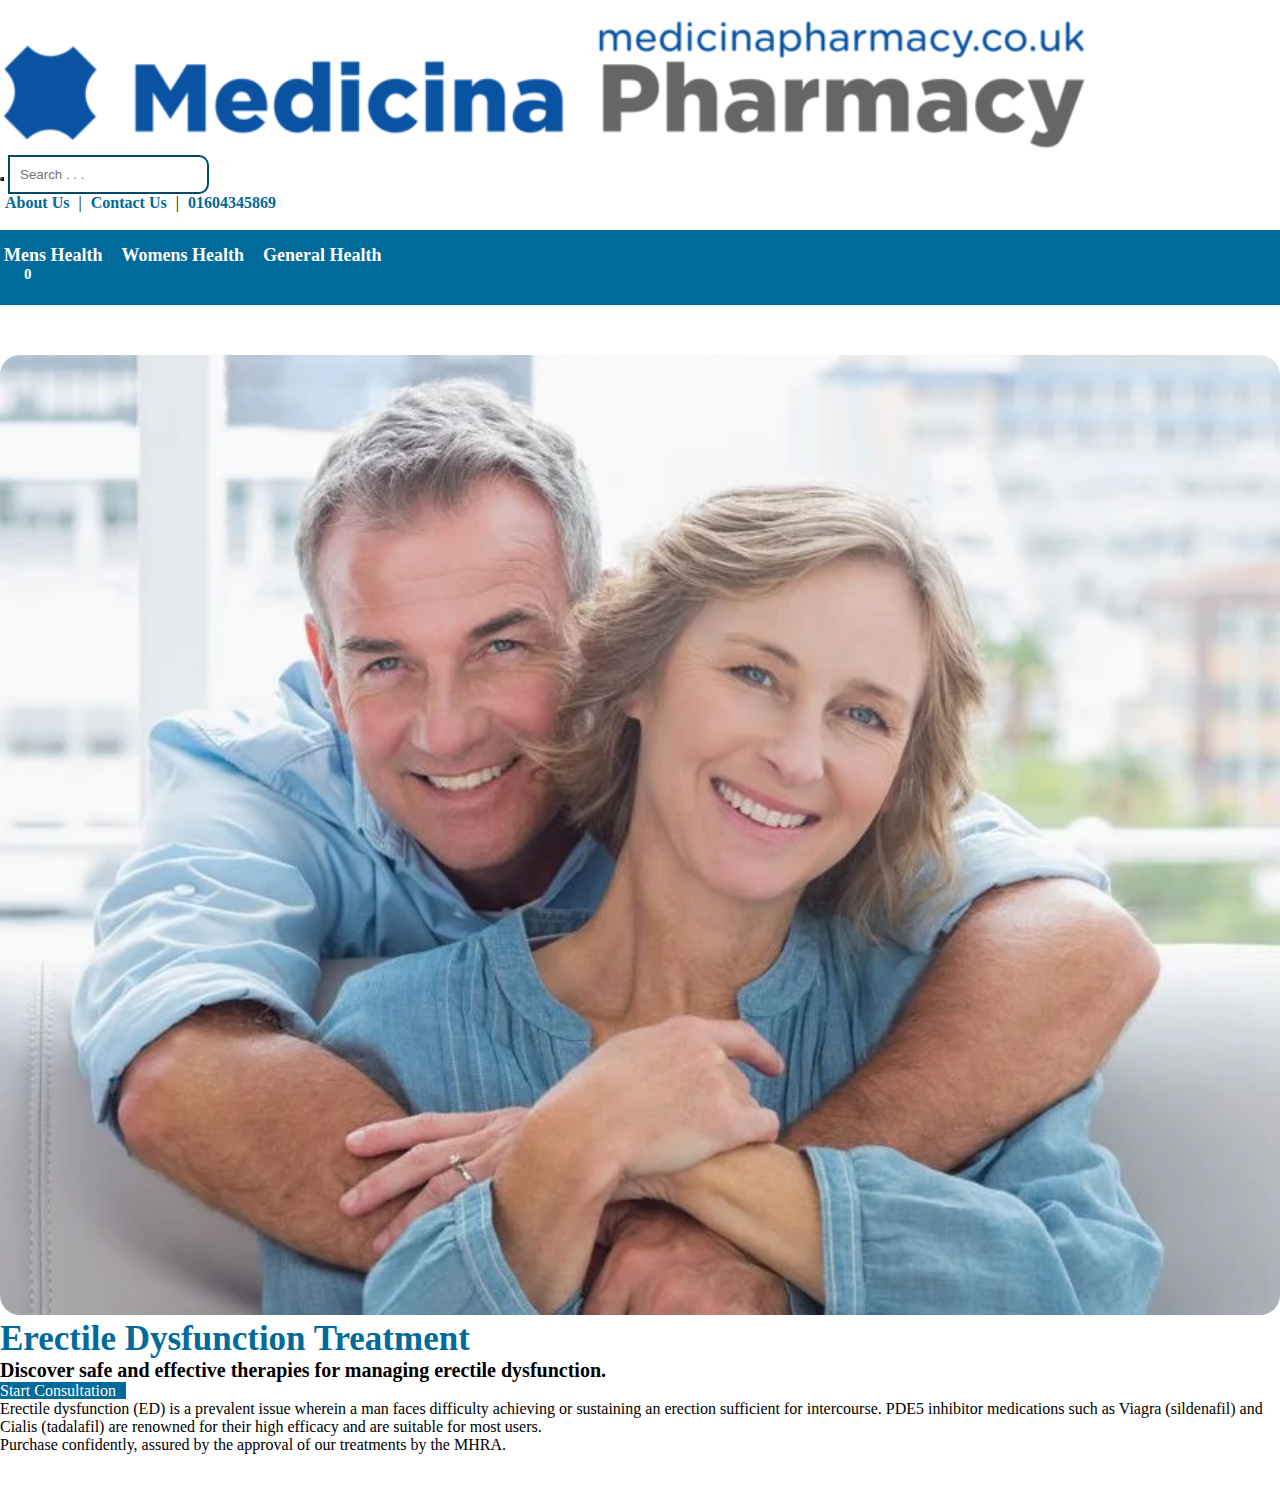
==== index.html @ 21a82645 "first" ====
<!DOCTYPE html>
<html lang="en">
<head>
    <meta charset="UTF-8">
    <meta name="viewport" content="width=device-width, initial-scale=1.0">

    <link rel="stylesheet" href="./style.css">

    <!-- Font Awesome CDN -->
    <link rel="stylesheet" href="https://cdnjs.cloudflare.com/ajax/libs/font-awesome/6.5.1/css/all.min.css" integrity="sha512-DTOQO9RWCH3ppGqcWaEA1BIZOC6xxalwEsw9c2QQeAIftl+Vegovlnee1c9QX4TctnWMn13TZye+giMm8e2LwA==" crossorigin="anonymous" referrerpolicy="no-referrer" />
    <!-- Font Awesome CDN -->

    <!-- Bootstrap CSS, JS -->
    <link href="https://cdn.jsdelivr.net/npm/bootstrap@5.1.3/dist/css/bootstrap.min.css" rel="stylesheet" integrity="sha384-1BmE4kWBq78iYhFldvKuhfTAU6auU8tT94WrHftjDbrCEXSU1oBoqyl2QvZ6jIW3" crossorigin="anonymous">

    <script defer src="https://cdn.jsdelivr.net/npm/bootstrap@5.1.3/dist/js/bootstrap.bundle.min.js" integrity="sha384-ka7Sk0Gln4gmtz2MlQnikT1wXgYsOg+OMhuP+IlRH9sENBO0LRn5q+8nbTov4+1p" crossorigin="anonymous"></script>
    <!-- Bootstrap CSS, JS -->

    <title>Medicina</title>
</head>
<body>
    
    <section id="navbarTop">
        <div class="container">
            <div class="row align-items-center">
                <div class="col-lg-4 col-md-4 text-start logo">
                    <img src="./public/image/logo.webp" alt="">
                </div>
                <div class="col-lg-4 col-md-4 text-center">
                    <div class="d-flex">
                        <button class="search_btn btn"><i class="fa-solid fa-magnifying-glass"></i></button>
                        <input type="text" class="form-control" placeholder="Search . . .">
                    </div>
                </div>
                <div class="col-lg-4 col-md-4 text-end" id="navtop_items">
                    <ul>
                        <li><a href="">About Us</a></li>
                        <li>|</li>
                        <li><a href="">Contact Us</a></li>
                        <li>|</li>
                        <li><a href="">01604345869</a></li>
                    </ul>
                </div>
            </div>
        </div>
    </section>

    <nav id="navbar">
        <div class="container">
            <div class="d-flex justify-content-between align-items-center">
                <div>
                    <ul>
                        <li><button class="btn" id="hamber_icon"><i class="fa-solid fa-bars"></i></button></li>
                        <span class="left_items">
                            <li class="nav_main_item">
                                Mens Health <i class="fa-solid fa-caret-down"></i>
                                <ul class="nav_sub_item">
                                    <li><a href=""><img class="items_icon_img" src="./public/image/Ecerticle-dysfunctions_1699700234_1711036972.webp" alt=""> Erectile Dysfunction</a></li>
                                </ul>
                            </li>
                            <li class="nav_main_item">
                                Womens Health <i class="fa-solid fa-caret-down"></i>
                                <ul class="nav_sub_item">
                                    <li><a href=""><img class="items_icon_img" src="./public/image/Weight-Loss_1699700112_1711036978.webp" alt=""> Weight Loss</a></li>
                                </ul>
                            </li>
                            <li class="nav_main_item">
                                General Health <i class="fa-solid fa-caret-down"></i>
                                <ul class="nav_sub_item">
                                    <li><a href=""><img class="items_icon_img" src="./public/image/Acid-Reflux_1699700219_1711036958.webp" alt=""> Acid Reflux</a></li>
                                    <li><a href=""><img class="items_icon_img" src="./public/image/Hair-Loss_1699700179_1711036965.webp" alt=""> Hair Loss</a></li>
                                </ul>
                            </li>
                        </span>
                    </ul>
                </div>
                <div>
                    <ul>
                        <li class="user_icon">
                            <i class="fa-solid fa-user"></i> <i class="fa-solid fa-caret-down"></i>
                            <ul class="users_items">
                                <li class="user_account"><a href="">Account</a></li>
                                <li class="user_order"><a href="">My Order</a></li>
                                <li class="login_item"><a href="">Login</a></li>
                                <li class="register_item"><a href="">Register</a></li>
                            </ul>
                        </li>
                        <li class="cart_icon">
                            <i class="fa-solid fa-cart-shopping"></i><sup>0</sup> <i class="fa-solid fa-caret-down"></i>
                            <div class="cart_sub text-center">
                                <img src="./public/image/empty-cart.webp" alt="">
                                <p class="text-dark">Your cart is empty !</p>
                            </div>
                        </li>
                    </ul>
                </div>
            </div>
        </div>
    </nav>

    <div class="responsive_menu">
        <div class="close_icon"><i class="fa-solid fa-xmark"></i></div>
        <ul>
            <li><a href="index.html"><i class="fa-solid fa-house"></i> Home </a></li>
            <li class="res_drop_menu_one"><a href="#">Mens Health <i class="fa-solid fa-caret-down"></i></a>
                <ul class="nav_sub_item">
                    <li class="drop_item_one"><a href=""><img class="items_icon_img" src="./public/image/Ecerticle-dysfunctions_1699700234_1711036972.webp" alt=""> Erectile Dysfunction</a></li>
                </ul>
            </li>
            <li class="res_drop_menu_two"><a href="#">Womens Health <i class="fa-solid fa-caret-down"></i></a>
                <ul class="nav_sub_item">
                    <li class="drop_item_two"><a href=""><img class="items_icon_img" src="./public/image/Weight-Loss_1699700112_1711036978.webp" alt=""> Weight Loss</a></li>
                </ul>
            </li>
            <li class="res_drop_menu_three"><a href="#">General Health <i class="fa-solid fa-caret-down"></i></a>
                <ul class="nav_sub_item">
                    <li class="drop_item_three"><a href=""><img class="items_icon_img" src="./public/image/Acid-Reflux_1699700219_1711036958.webp" alt=""> Acid Reflux</a></li>
                    <li class="drop_item_four"><a href=""><img class="items_icon_img" src="./public/image/Hair-Loss_1699700179_1711036965.webp" alt=""> Hair Loss</a></li>
                </ul>
            </li>
        </ul>
    </div>

    <section id="hero_section">
        <div class="container">
            <div class="row align-items-center">
                <div class="col-lg-4">
                    <img src="./public/image/Erectile-Dysfunct.webp" alt="">
                </div>
                <div class="col-lg-8">
                    <h1>Erectile Dysfunction Treatment</h1>
                    <h4>Discover safe and effective therapies for managing erectile dysfunction.</h4>
                    <a href="" class="btn my-3 btn-lg">Start Consultation <i class="fa-solid fa-chevron-right"></i></a>
                    <p>Erectile dysfunction (ED) is a prevalent issue wherein a man faces difficulty achieving or sustaining an erection sufficient for intercourse. PDE5 inhibitor medications such as Viagra (sildenafil) and Cialis (tadalafil) are renowned for their high efficacy and are suitable for most users.</p>
                    <p>Purchase confidently, assured by the approval of our treatments by the MHRA.</p>
                </div>
            </div>
        </div>
    </section>


    <script src="./app.js"></script>

    <!-- Bootstrap JS -->
    <script src="https://cdn.jsdelivr.net/npm/@popperjs/core@2.10.2/dist/umd/popper.min.js" integrity="sha384-7+zCNj/IqJ95wo16oMtfsKbZ9ccEh31eOz1HGyDuCQ6wgnyJNSYdrPa03rtR1zdB" crossorigin="anonymous"></script>
    <script src="https://cdn.jsdelivr.net/npm/bootstrap@5.1.3/dist/js/bootstrap.min.js" integrity="sha384-QJHtvGhmr9XOIpI6YVutG+2QOK9T+ZnN4kzFN1RtK3zEFEIsxhlmWl5/YESvpZ13" crossorigin="anonymous"></script>
    <!-- Bootstrap JS -->
</body>
</html>
---- style.css ----
*{
    padding: 0;
    margin: 0;
    box-sizing: border-box;
}
ul {
    list-style: none;
}
a {
    text-decoration: none;
}

#navbarTop {
    padding: 18px 0;
}
#navbarTop img {
    width: 85%;
    height: auto;
}
#navbarTop input {
    border-top-left-radius: 0;
    border-bottom-left-radius: 0;
    border-top-right-radius: 10px;
    border-bottom-right-radius: 10px;
    padding: 10px;
    border: 2px solid #00496B;
}
#navbarTop .form-control:focus {
    box-shadow: none;
}
#navbarTop .btn:focus {
    box-shadow: none;
}
#navbarTop .btn {
    background-color: #00496B;
    border-top-left-radius: 10px;
    border-bottom-left-radius: 10px;
    border-top-right-radius: 0;
    border-bottom-right-radius: 0;
    color: #ffffff;
}
#navbarTop ul {
    margin-bottom: 0;
    padding-left: 0;
}
#navbarTop ul li {
    display: inline-block;
    margin-left: 5px;
}
#navbarTop ul li a {
    text-decoration: none;
    color: #006A9B;
    font-weight: 600;
}

#navbar {
    background-color: #006A9B;
    padding: 15px 0;
}
#navbar .fa-solid {
    font-size: 14px;
}

#navbar ul {
    margin-bottom: 0;
    padding-left: 0;
}
#navbar ul li {
    display: inline-block;
}
#navbar .nav_main_item {
    cursor: pointer;
    padding-left: 15px;
    font-size: 18px;
    font-weight: 600;
    color: #ffffff;
}
#navbar .nav_main_item:first-child {
    padding-left: 0;
}
#navbar .nav_sub_item {
    position: absolute;
    background-color: #ffffff;
    box-shadow: 1px 1px 3px #dadada;
    border-radius: 5px;
    display: none;
}
#navbar .nav_sub_item li {
    display: block;
    padding: 10px 15px;
}
#navbar .nav_sub_item li:hover {
    background-color: #daf3ff;
    border-radius: 5px;
}
#navbar .nav_sub_item li a{
    text-decoration: none;
    color: #00496B;
}
#navbar .nav_main_item:hover .nav_sub_item {
    display: block;
}
#navbar .nav_main_item .items_icon_img {
    height: 35px;
    width: 35px;
}
#navbar .user_icon {
    margin-right: 15px;
    color: #ffffff;
    cursor: pointer;
}
#navbar .user_icon .users_items {
    position: absolute;
    background-color: #ffffff;
    box-shadow: 1px 1px 3px #dadada;
    border-radius: 5px;
}
#navbar .users_items {
    display: none;
}
#navbar .user_icon .users_items li {
    padding: 10px 30px;
}
#navbar .user_icon .users_items .user_account:hover {
    background-color: #daf3ff;
    border-radius: 5px;
}
#navbar .user_icon .users_items .user_order:hover {
    background-color: #daf3ff;
    border-radius: 5px;
}
#navbar .user_icon:hover .users_items {
    display: block;
}
#navbar .users_items li {
    display: block !important;
    padding: 10px;
}
#navbar .users_items li a{
    text-decoration: none;
    color: #00496B;
    font-size: 18px;
    font-weight: 600;
}
#navbar .users_items .login_item {
    background-color: #00496B;
    text-align: center !important;
    margin: 3px 0;
}
#navbar .users_items .login_item a {
    color: #ffffff;
}
#navbar .users_items .register_item {
    background-color: #00496B;
    text-align: center !important;
    margin: 3px 0;
}
#navbar .users_items .register_item a {
    color: #ffffff;
}
#navbar .cart_icon {
    color: #ffffff;
    cursor: pointer;
}
#navbar sup {
    font-size: 15px;
    font-weight: 600;
    margin-left: 5px;
}
#navbar .cart_sub {
    position: absolute;
    background-color: #ffffff;
    box-shadow: 1px 1px 3px #dadada;
    border-radius: 5px;
    padding: 20px 50px;
    right: 0;
    display: none;
}
#navbar .cart_sub img {
    height: 60px;
    width: 60px;
}
#navbar .cart_icon:hover .cart_sub {
    display: block;
}

#hamber_icon {
    display: none;
}
#hamber_icon .fa-bars{
    font-size: 20px;
    color: #ffffff;
}
#hamber_icon{
    border: 1px solid #dadada;
}

.responsive_menu {
    position: fixed;
    width: 100%;
    background-color: #ffffff;
    z-index: 3000;
    height: 100%;
    top: 0px;
    padding: 30px 0;
    overflow-y: scroll;
    margin-left: 100%;
    transition: .6s ease-in-out;
}
.responsive_menu .close_icon {
    position: absolute;
    top: 10px;
    right: 20px;
    font-size: 20px;
}
.responsive_menu ul {
    list-style: none;
    margin-left: 20px;
}
.responsive_menu ul li {
    padding: 15px 0;
}
.responsive_menu ul li a {
    text-decoration: none;
    color: var(--black-color);
    font-size: 16px;
    font-weight: 600;
}
.responsive_menu ul li a .items_icon_img {
    height: 35px;
    width: 35px;
}
.responsive_menu ul li .nav_sub_item {
    margin-left: 0;
    padding-left: 0;
}
.drop_item_one {
    display: none;
}
.drop_item_two {
    display: none;
}
.drop_item_three {
    display: none;
}
.drop_item_four {
    display: none;
}
.responsive_menu ul li a .fa-user {
    background-color: var(--black-color);
    padding: 8px;
    border-radius: 50%;
    color: #ffffff;
    padding: 8px 9px;
}
.responsive_menu ul li a .sign-in-text {
    padding-left: 10px;
}

/* Navbar */

/* Navbar */

#hero_section {
    margin: 50px 0;
}
#hero_section img {
    width: 100%;
    border-radius: 20px;
}
#hero_section h1 {
    font-size: 35px;
    color: #006A9B;
}
#hero_section h4 {
    font-size: 20px;
}
#hero_section .btn {
    background-color: #006A9B;
    color: #ffffff;
}
#hero_section .fa-solid {
    margin-left: 10px;
}

@media only screen and (min-width: 300px) and (max-width: 500px) {
    #navbar .left_items {
        display: none;
    }
    #navbarTop .logo {
        text-align: center !important;
        margin-bottom: 5px;
    }
    #navbarTop #navtop_items {
        text-align: center !important;
    }
    #navbarTop img {
        width: 70%;
        height: auto;
    }
    #navbarTop #navtop_items {
        margin-top: 5px;
    }
    #navbar .user_icon .users_items {
        right: 0;
    }
    #hamber_icon {
        display: block;
    }

    #hero_section h1 {
        margin-top: 20px;
    }
}
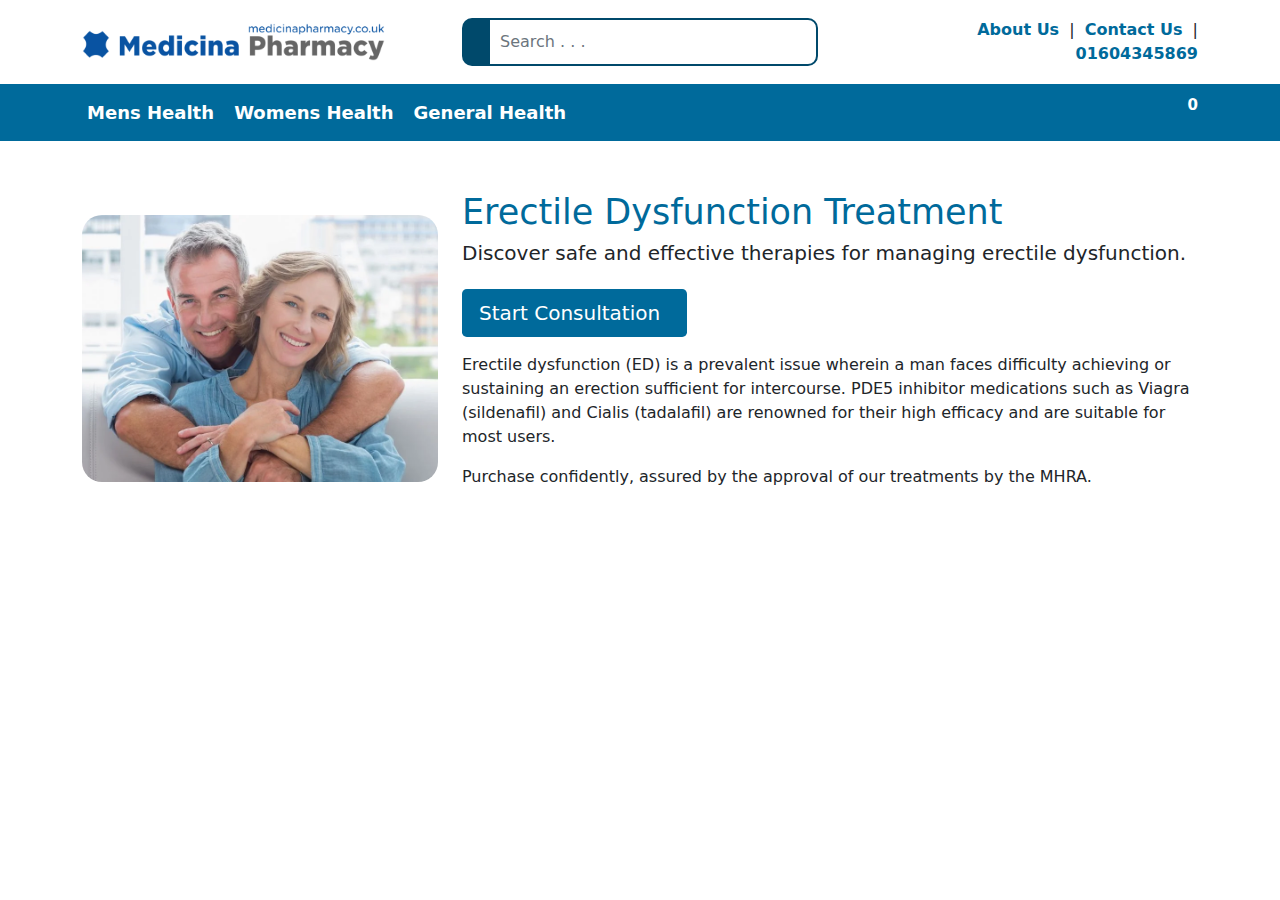
==== commit 23b8f1ef: "d" ====
--- a/index.html
+++ b/index.html
@@ -11,9 +11,8 @@
     <!-- Font Awesome CDN -->
 
     <!-- Bootstrap CSS, JS -->
-    <link href="https://cdn.jsdelivr.net/npm/bootstrap@5.1.3/dist/css/bootstrap.min.css" rel="stylesheet" integrity="sha384-1BmE4kWBq78iYhFldvKuhfTAU6auU8tT94WrHftjDbrCEXSU1oBoqyl2QvZ6jIW3" crossorigin="anonymous">
-
-    <script defer src="https://cdn.jsdelivr.net/npm/bootstrap@5.1.3/dist/js/bootstrap.bundle.min.js" integrity="sha384-ka7Sk0Gln4gmtz2MlQnikT1wXgYsOg+OMhuP+IlRH9sENBO0LRn5q+8nbTov4+1p" crossorigin="anonymous"></script>
+    <link href="./bootstrap/css/bootstrap.min.css" rel="stylesheet">
+    <script src="./bootstrap/js/bootstrap.bundle.min.js"></script>
     <!-- Bootstrap CSS, JS -->
 
     <title>Medicina</title>
@@ -141,9 +140,5 @@
 
     <script src="./app.js"></script>
 
-    <!-- Bootstrap JS -->
-    <script src="https://cdn.jsdelivr.net/npm/@popperjs/core@2.10.2/dist/umd/popper.min.js" integrity="sha384-7+zCNj/IqJ95wo16oMtfsKbZ9ccEh31eOz1HGyDuCQ6wgnyJNSYdrPa03rtR1zdB" crossorigin="anonymous"></script>
-    <script src="https://cdn.jsdelivr.net/npm/bootstrap@5.1.3/dist/js/bootstrap.min.js" integrity="sha384-QJHtvGhmr9XOIpI6YVutG+2QOK9T+ZnN4kzFN1RtK3zEFEIsxhlmWl5/YESvpZ13" crossorigin="anonymous"></script>
-    <!-- Bootstrap JS -->
 </body>
 </html>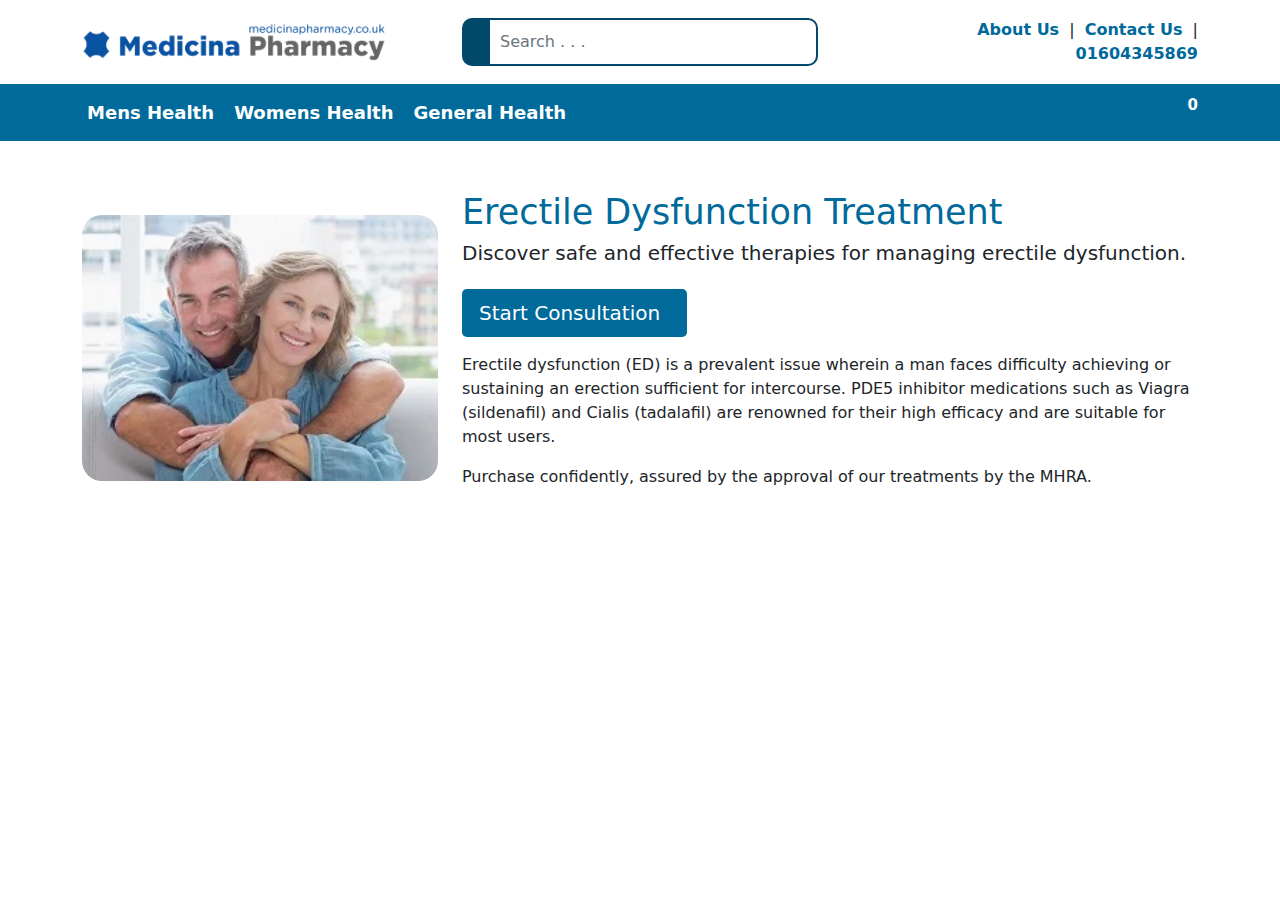
==== commit 20ad2309: "f" ====
--- a/index.html
+++ b/index.html
@@ -123,10 +123,10 @@
     <section id="hero_section">
         <div class="container">
             <div class="row align-items-center">
-                <div class="col-lg-4">
+                <div class="col-lg-4 col-md-6 col-sm-12">
                     <img src="./public/image/Erectile-Dysfunct.webp" alt="">
                 </div>
-                <div class="col-lg-8">
+                <div class="col-lg-8 col-md-6 col-sm-12">
                     <h1>Erectile Dysfunction Treatment</h1>
                     <h4>Discover safe and effective therapies for managing erectile dysfunction.</h4>
                     <a href="" class="btn my-3 btn-lg">Start Consultation <i class="fa-solid fa-chevron-right"></i></a>
--- a/style.css
+++ b/style.css
@@ -308,7 +308,11 @@
         display: block;
     }
 
+    #hero_section {
+        margin: 20px 0;
+    }
     #hero_section h1 {
         margin-top: 20px;
+        font-size: 25px;
     }
 }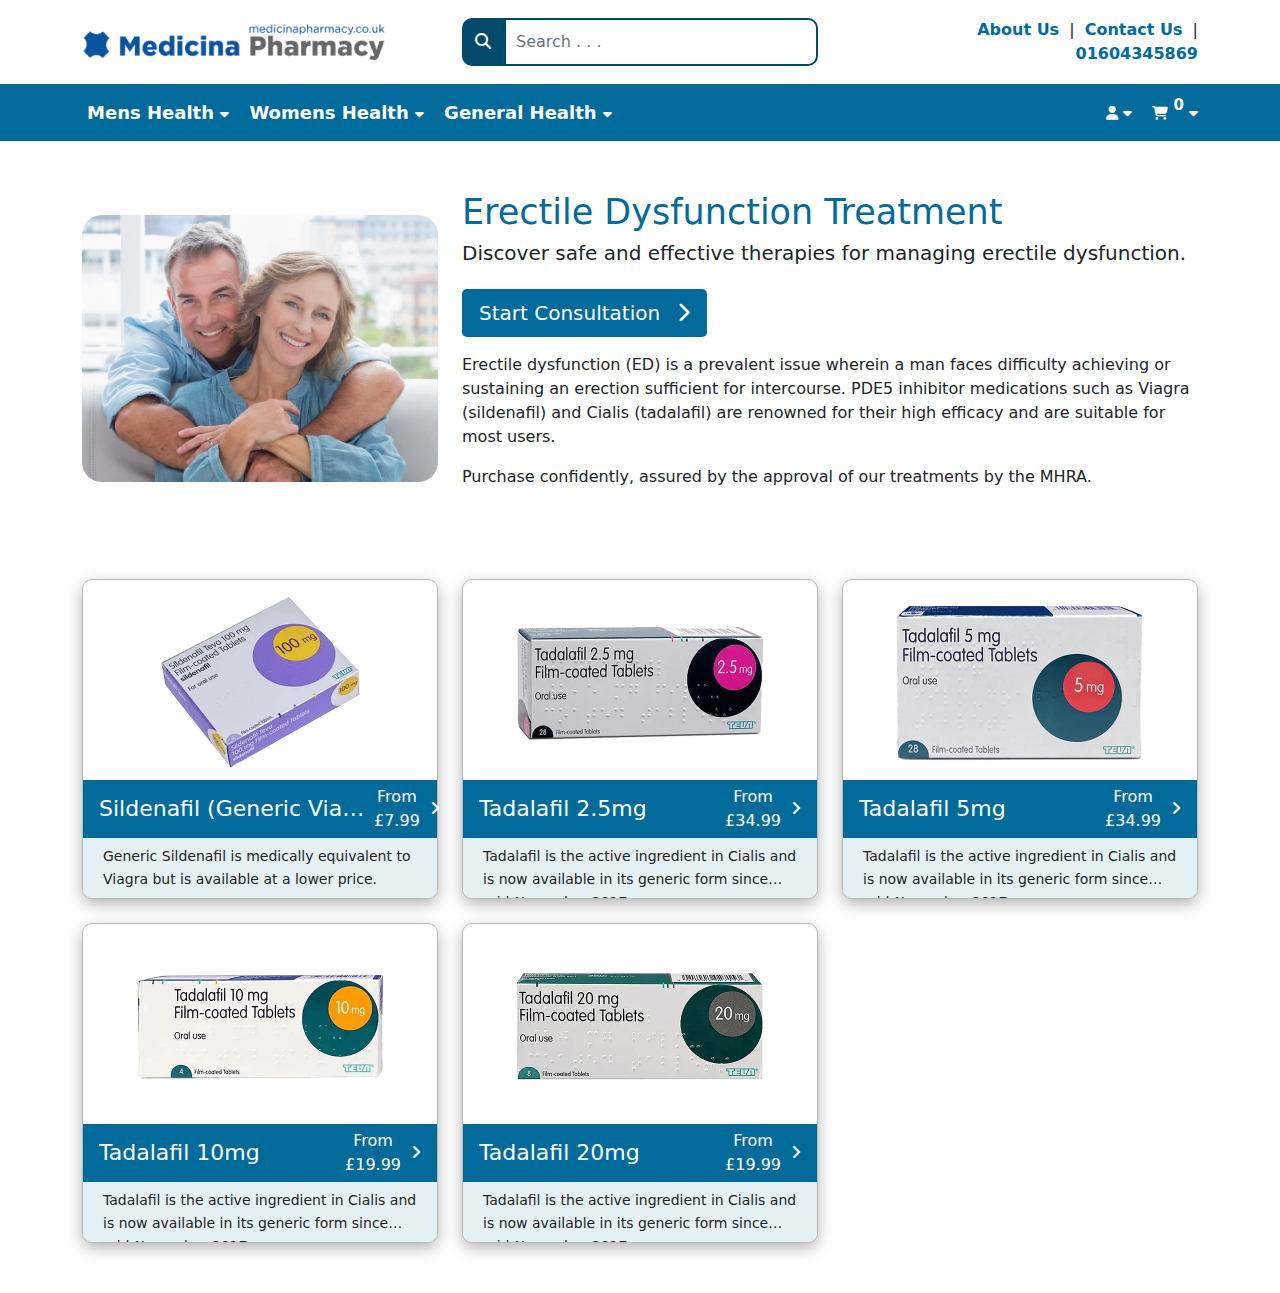
==== commit 74d3adf6: "r" ====
--- a/index.html
+++ b/index.html
@@ -7,7 +7,8 @@
     <link rel="stylesheet" href="./style.css">
 
     <!-- Font Awesome CDN -->
-    <link rel="stylesheet" href="https://cdnjs.cloudflare.com/ajax/libs/font-awesome/6.5.1/css/all.min.css" integrity="sha512-DTOQO9RWCH3ppGqcWaEA1BIZOC6xxalwEsw9c2QQeAIftl+Vegovlnee1c9QX4TctnWMn13TZye+giMm8e2LwA==" crossorigin="anonymous" referrerpolicy="no-referrer" />
+    <!-- <link rel="stylesheet" href="https://cdnjs.cloudflare.com/ajax/libs/font-awesome/6.5.1/css/all.min.css" integrity="sha512-DTOQO9RWCH3ppGqcWaEA1BIZOC6xxalwEsw9c2QQeAIftl+Vegovlnee1c9QX4TctnWMn13TZye+giMm8e2LwA==" crossorigin="anonymous" referrerpolicy="no-referrer" /> -->
+    <link rel="stylesheet" href="./public/css/fontawesome/css/all.min.css">
     <!-- Font Awesome CDN -->
 
     <!-- Bootstrap CSS, JS -->
@@ -137,6 +138,153 @@
         </div>
     </section>
 
+    <section id="medicin_cart_section">
+        <div class="container">
+            <div class="row">
+                <div class="col-lg-4 col-md-6 col-sm-12">
+                    <div class="medicin_gallery_box mt-4">
+                        <a href="">                    
+                            <div class="text-center">
+                                <img src="./public/image/medicin1.webp" alt="">
+                            </div>
+
+                            <div class="px-3 product_name">
+                                <div class="d-flex justify-content-between align-items-center">
+                                    <div class="">
+                                        <h6 class="mb-0">Sildenafil (Generic Viagra)</h6>
+                                    </div>
+                                    <div class="text-center d-flex align-items-center">
+                                        <div>
+                                            <samll class="text-white"><span>From</span> <br> <span>£7.99</span></samll>
+                                        </div>
+                                        <div>
+                                            <i class="fa-solid fa-angle-right"></i>
+                                        </div>
+                                    </div>
+                                </div>
+                            </div>
+                        </a>
+                        <div class="product_details">
+                            <p class="mb-0"> Generic Sildenafil is medically equivalent to Viagra but is available at a lower price. </p>
+                        </div>
+                    </div>
+                </div>
+                <div class="col-lg-4 col-md-6 col-sm-12">
+                    <div class="medicin_gallery_box mt-4">
+                        <a href="">                    
+                            <div class="text-center">
+                                <img src="./public/image/medicin2.webp" alt="">
+                            </div>
+
+                            <div class="px-3 product_name">
+                                <div class="d-flex justify-content-between align-items-center">
+                                    <div class="">
+                                        <h6 class="mb-0">Tadalafil 2.5mg</h6>
+                                    </div>
+                                    <div class="text-center d-flex align-items-center">
+                                        <div>
+                                            <samll class="text-white"><span>From</span> <br> <span>£34.99</span></samll>
+                                        </div>
+                                        <div>
+                                            <i class="fa-solid fa-angle-right"></i>
+                                        </div>
+                                    </div>
+                                </div>
+                            </div>
+                        </a>
+                        <div class="product_details">
+                            <p class="mb-0"> Tadalafil is the active ingredient in Cialis and is now available in its generic form since mid-November 2017. </p>
+                        </div>
+                    </div>
+                </div>
+                <div class="col-lg-4 col-md-6 col-sm-12">
+                    <div class="medicin_gallery_box mt-4">
+                        <a href="">                    
+                            <div class="text-center">
+                                <img src="./public/image/medicin3.webp" alt="">
+                            </div>
+
+                            <div class="px-3 product_name">
+                                <div class="d-flex justify-content-between align-items-center">
+                                    <div class="">
+                                        <h6 class="mb-0">Tadalafil 5mg</h6>
+                                    </div>
+                                    <div class="text-center d-flex align-items-center">
+                                        <div>
+                                            <samll class="text-white"><span>From</span> <br> <span>£34.99</span></samll>
+                                        </div>
+                                        <div>
+                                            <i class="fa-solid fa-angle-right"></i>
+                                        </div>
+                                    </div>
+                                </div>
+                            </div>
+                        </a>
+                        <div class="product_details">
+                            <p class="mb-0"> Tadalafil is the active ingredient in Cialis and is now available in its generic form since mid-November 2017. </p>
+                        </div>
+                    </div>
+                </div>
+                <div class="col-lg-4 col-md-6 col-sm-12">
+                    <div class="medicin_gallery_box mt-4">
+                        <a href="">                    
+                            <div class="text-center">
+                                <img src="./public/image/medicin4.webp" alt="">
+                            </div>
+
+                            <div class="px-3 product_name">
+                                <div class="d-flex justify-content-between align-items-center">
+                                    <div class="">
+                                        <h6 class="mb-0">Tadalafil 10mg</h6>
+                                    </div>
+                                    <div class="text-center d-flex align-items-center">
+                                        <div>
+                                            <samll class="text-white"><span>From</span> <br> <span>£19.99</span></samll>
+                                        </div>
+                                        <div>
+                                            <i class="fa-solid fa-angle-right"></i>
+                                        </div>
+                                    </div>
+                                </div>
+                            </div>
+                        </a>
+                        <div class="product_details">
+                            <p class="mb-0"> Tadalafil is the active ingredient in Cialis and is now available in its generic form since mid-November 2017. </p>
+                        </div>
+                    </div>
+                </div>
+                <div class="col-lg-4 col-md-6 col-sm-12">
+                    <div class="medicin_gallery_box mt-4">
+                        <a href="">                    
+                            <div class="text-center">
+                                <img src="./public/image/medicin5.webp" alt="">
+                            </div>
+
+                            <div class="px-3 product_name">
+                                <div class="d-flex justify-content-between align-items-center">
+                                    <div class="">
+                                        <h6 class="mb-0">Tadalafil 20mg</h6>
+                                    </div>
+                                    <div class="text-center d-flex align-items-center">
+                                        <div>
+                                            <samll class="text-white"><span>From</span> <br> <span>£19.99</span></samll>
+                                        </div>
+                                        <div>
+                                            <i class="fa-solid fa-angle-right"></i>
+                                        </div>
+                                    </div>
+                                </div>
+                            </div>
+                        </a>
+                        <div class="product_details">
+                            <p class="mb-0"> Tadalafil is the active ingredient in Cialis and is now available in its generic form since mid-November 2017. </p>
+                        </div>
+                    </div>
+                </div>
+            </div>
+        </div>
+    </section>
+
 
     <script src="./app.js"></script>
 
--- a/style.css
+++ b/style.css
@@ -2,6 +2,10 @@
     padding: 0;
     margin: 0;
     box-sizing: border-box;
+}
+
+body {
+    font-family: Roboto, sans-serif;
 }
 ul {
     list-style: none;
@@ -283,6 +287,59 @@
     margin-left: 10px;
 }
 
+#medicin_cart_section {
+    margin: 50px 0;
+}
+#medicin_cart_section .medicin_gallery_box {
+    background-color: #fff;
+    border-radius: 10px;
+    border: 1px solid #b9b9b9;
+    box-shadow: rgba(0, 0, 0, 0.3) 0px 5px 15px;
+}
+.medicin_gallery_box {
+    padding-top: 15px;
+}
+.medicin_gallery_box img {
+    width: 250px;
+    height: 100%;
+}
+.medicin_gallery_box a{
+    text-decoration: none;
+}
+.product_name {
+    margin-top: 10px;
+    background-color: #006A9B;
+    padding: 5px 0;
+}
+.product_name h6 {
+    font-size: 22px;
+    max-width: 275px;
+    color: #ffffff;
+    white-space: nowrap;
+    text-overflow: ellipsis;
+    overflow: hidden;
+    text-transform: capitalize;
+}
+.product_name .fa-angle-right {
+    margin-left: 10px;
+    color: #ffffff;
+}
+.product_details {
+    background-color: #E5F0F5;
+    border-bottom-left-radius: 10px;
+    border-bottom-right-radius: 10px;
+}
+.product_details p {
+    font-size: 14px;
+    padding: 7px 20px;
+    display: -webkit-box;
+    -webkit-line-clamp: 2;
+    -webkit-box-orient: vertical;
+    overflow: hidden;
+    text-overflow: ellipsis;
+    line-height: 23px;
+}
+
 @media only screen and (min-width: 300px) and (max-width: 500px) {
     #navbar .left_items {
         display: none;
@@ -315,4 +372,16 @@
         margin-top: 20px;
         font-size: 25px;
     }
+    #hero_section img {
+        aspect-ratio: 1;
+        height: 300px;
+    }
+
+    .product_name h6 {
+        font-size: 20px;
+        max-width: 245px;
+    }
+    .product_details p {
+        -webkit-line-clamp: 3;
+    }
 }--- a/public/css/fontawesome/css/all.min.css
+++ b/public/css/fontawesome/css/all.min.css
@@ -0,0 +1,9 @@
+/*!
+ * Font Awesome Free 6.5.1 by @fontawesome - https://fontawesome.com
+ * License - https://fontawesome.com/license/free (Icons: CC BY 4.0, Fonts: SIL OFL 1.1, Code: MIT License)
+ * Copyright 2023 Fonticons, Inc.
+ */
+.fa{font-family:var(--fa-style-family,"Font Awesome 6 Free");font-weight:var(--fa-style,900)}.fa,.fa-brands,.fa-classic,.fa-regular,.fa-sharp,.fa-solid,.fab,.far,.fas{-moz-osx-font-smoothing:grayscale;-webkit-font-smoothing:antialiased;display:var(--fa-display,inline-block);font-style:normal;font-variant:normal;line-height:1;text-rendering:auto}.fa-classic,.fa-regular,.fa-solid,.far,.fas{font-family:"Font Awesome 6 Free"}.fa-brands,.fab{font-family:"Font Awesome 6 Brands"}.fa-1x{font-size:1em}.fa-2x{font-size:2em}.fa-3x{font-size:3em}.fa-4x{font-size:4em}.fa-5x{font-size:5em}.fa-6x{font-size:6em}.fa-7x{font-size:7em}.fa-8x{font-size:8em}.fa-9x{font-size:9em}.fa-10x{font-size:10em}.fa-2xs{font-size:.625em;line-height:.1em;vertical-align:.225em}.fa-xs{font-size:.75em;line-height:.08333em;vertical-align:.125em}.fa-sm{font-size:.875em;line-height:.07143em;vertical-align:.05357em}.fa-lg{font-size:1.25em;line-height:.05em;vertical-align:-.075em}.fa-xl{font-size:1.5em;line-height:.04167em;vertical-align:-.125em}.fa-2xl{font-size:2em;line-height:.03125em;vertical-align:-.1875em}.fa-fw{text-align:center;width:1.25em}.fa-ul{list-style-type:none;margin-left:var(--fa-li-margin,2.5em);padding-left:0}.fa-ul>li{position:relative}.fa-li{left:calc(var(--fa-li-width, 2em)*-1);position:absolute;text-align:center;width:var(--fa-li-width,2em);line-height:inherit}.fa-border{border-radius:var(--fa-border-radius,.1em);border:var(--fa-border-width,.08em) var(--fa-border-style,solid) var(--fa-border-color,#eee);padding:var(--fa-border-padding,.2em .25em .15em)}.fa-pull-left{float:left;margin-right:var(--fa-pull-margin,.3em)}.fa-pull-right{float:right;margin-left:var(--fa-pull-margin,.3em)}.fa-beat{-webkit-animation-name:fa-beat;animation-name:fa-beat;-webkit-animation-delay:var(--fa-animation-delay,0s);animation-delay:var(--fa-animation-delay,0s);-webkit-animation-direction:var(--fa-animation-direction,normal);animation-direction:var(--fa-animation-direction,normal);-webkit-animation-duration:var(--fa-animation-duration,1s);animation-duration:var(--fa-animation-duration,1s);-webkit-animation-iteration-count:var(--fa-animation-iteration-count,infinite);animation-iteration-count:var(--fa-animation-iteration-count,infinite);-webkit-animation-timing-function:var(--fa-animation-timing,ease-in-out);animation-timing-function:var(--fa-animation-timing,ease-in-out)}.fa-bounce{-webkit-animation-name:fa-bounce;animation-name:fa-bounce;-webkit-animation-delay:var(--fa-animation-delay,0s);animation-delay:var(--fa-animation-delay,0s);-webkit-animation-direction:var(--fa-animation-direction,normal);animation-direction:var(--fa-animation-direction,normal);-webkit-animation-duration:var(--fa-animation-duration,1s);animation-duration:var(--fa-animation-duration,1s);-webkit-animation-iteration-count:var(--fa-animation-iteration-count,infinite);animation-iteration-count:var(--fa-animation-iteration-count,infinite);-webkit-animation-timing-function:var(--fa-animation-timing,cubic-bezier(.28,.84,.42,1));animation-timing-function:var(--fa-animation-timing,cubic-bezier(.28,.84,.42,1))}.fa-fade{-webkit-animation-name:fa-fade;animation-name:fa-fade;-webkit-animation-iteration-count:var(--fa-animation-iteration-count,infinite);animation-iteration-count:var(--fa-animation-iteration-count,infinite);-webkit-animation-timing-function:var(--fa-animation-timing,cubic-bezier(.4,0,.6,1));animation-timing-function:var(--fa-animation-timing,cubic-bezier(.4,0,.6,1))}.fa-beat-fade,.fa-fade{-webkit-animation-delay:var(--fa-animation-delay,0s);animation-delay:var(--fa-animation-delay,0s);-webkit-animation-direction:var(--fa-animation-direction,normal);animation-direction:var(--fa-animation-direction,normal);-webkit-animation-duration:var(--fa-animation-duration,1s);animation-duration:var(--fa-animation-duration,1s)}.fa-beat-fade{-webkit-animation-name:fa-beat-fade;animation-name:fa-beat-fade;-webkit-animation-iteration-count:var(--fa-animation-iteration-count,infinite);animation-iteration-count:var(--fa-animation-iteration-count,infinite);-webkit-animation-timing-function:var(--fa-animation-timing,cubic-bezier(.4,0,.6,1));animation-timing-function:var(--fa-animation-timing,cubic-bezier(.4,0,.6,1))}.fa-flip{-webkit-animation-name:fa-flip;animation-name:fa-flip;-webkit-animation-delay:var(--fa-animation-delay,0s);animation-delay:var(--fa-animation-delay,0s);-webkit-animation-direction:var(--fa-animation-direction,normal);animation-direction:var(--fa-animation-direction,normal);-webkit-animation-duration:var(--fa-animation-duration,1s);animation-duration:var(--fa-animation-duration,1s);-webkit-animation-iteration-count:var(--fa-animation-iteration-count,infinite);animation-iteration-count:var(--fa-animation-iteration-count,infinite);-webkit-animation-timing-function:var(--fa-animation-timing,ease-in-out);animation-timing-function:var(--fa-animation-timing,ease-in-out)}.fa-shake{-webkit-animation-name:fa-shake;animation-name:fa-shake;-webkit-animation-duration:var(--fa-animation-duration,1s);animation-duration:var(--fa-animation-duration,1s);-webkit-animation-iteration-count:var(--fa-animation-iteration-count,infinite);animation-iteration-count:var(--fa-animation-iteration-count,infinite);-webkit-animation-timing-function:var(--fa-animation-timing,linear);animation-timing-function:var(--fa-animation-timing,linear)}.fa-shake,.fa-spin{-webkit-animation-delay:var(--fa-animation-delay,0s);animation-delay:var(--fa-animation-delay,0s);-webkit-animation-direction:var(--fa-animation-direction,normal);animation-direction:var(--fa-animation-direction,normal)}.fa-spin{-webkit-animation-name:fa-spin;animation-name:fa-spin;-webkit-animation-duration:var(--fa-animation-duration,2s);animation-duration:var(--fa-animation-duration,2s);-webkit-animation-iteration-count:var(--fa-animation-iteration-count,infinite);animation-iteration-count:var(--fa-animation-iteration-count,infinite);-webkit-animation-timing-function:var(--fa-animation-timing,linear);animation-timing-function:var(--fa-animation-timing,linear)}.fa-spin-reverse{--fa-animation-direction:reverse}.fa-pulse,.fa-spin-pulse{-webkit-animation-name:fa-spin;animation-name:fa-spin;-webkit-animation-direction:var(--fa-animation-direction,normal);animation-direction:var(--fa-animation-direction,normal);-webkit-animation-duration:var(--fa-animation-duration,1s);animation-duration:var(--fa-animation-duration,1s);-webkit-animation-iteration-count:var(--fa-animation-iteration-count,infinite);animation-iteration-count:var(--fa-animation-iteration-count,infinite);-webkit-animation-timing-function:var(--fa-animation-timing,steps(8));animation-timing-function:var(--fa-animation-timing,steps(8))}@media (prefers-reduced-motion:reduce){.fa-beat,.fa-beat-fade,.fa-bounce,.fa-fade,.fa-flip,.fa-pulse,.fa-shake,.fa-spin,.fa-spin-pulse{-webkit-animation-delay:-1ms;animation-delay:-1ms;-webkit-animation-duration:1ms;animation-duration:1ms;-webkit-animation-iteration-count:1;animation-iteration-count:1;-webkit-transition-delay:0s;transition-delay:0s;-webkit-transition-duration:0s;transition-duration:0s}}@-webkit-keyframes fa-beat{0%,90%{-webkit-transform:scale(1);transform:scale(1)}45%{-webkit-transform:scale(var(--fa-beat-scale,1.25));transform:scale(var(--fa-beat-scale,1.25))}}@keyframes fa-beat{0%,90%{-webkit-transform:scale(1);transform:scale(1)}45%{-webkit-transform:scale(var(--fa-beat-scale,1.25));transform:scale(var(--fa-beat-scale,1.25))}}@-webkit-keyframes fa-bounce{0%{-webkit-transform:scale(1) translateY(0);transform:scale(1) translateY(0)}10%{-webkit-transform:scale(var(--fa-bounce-start-scale-x,1.1),var(--fa-bounce-start-scale-y,.9)) translateY(0);transform:scale(var(--fa-bounce-start-scale-x,1.1),var(--fa-bounce-start-scale-y,.9)) translateY(0)}30%{-webkit-transform:scale(var(--fa-bounce-jump-scale-x,.9),var(--fa-bounce-jump-scale-y,1.1)) translateY(var(--fa-bounce-height,-.5em));transform:scale(var(--fa-bounce-jump-scale-x,.9),var(--fa-bounce-jump-scale-y,1.1)) translateY(var(--fa-bounce-height,-.5em))}50%{-webkit-transform:scale(var(--fa-bounce-land-scale-x,1.05),var(--fa-bounce-land-scale-y,.95)) translateY(0);transform:scale(var(--fa-bounce-land-scale-x,1.05),var(--fa-bounce-land-scale-y,.95)) translateY(0)}57%{-webkit-transform:scale(1) translateY(var(--fa-bounce-rebound,-.125em));transform:scale(1) translateY(var(--fa-bounce-rebound,-.125em))}64%{-webkit-transform:scale(1) translateY(0);transform:scale(1) translateY(0)}to{-webkit-transform:scale(1) translateY(0);transform:scale(1) translateY(0)}}@keyframes fa-bounce{0%{-webkit-transform:scale(1) translateY(0);transform:scale(1) translateY(0)}10%{-webkit-transform:scale(var(--fa-bounce-start-scale-x,1.1),var(--fa-bounce-start-scale-y,.9)) translateY(0);transform:scale(var(--fa-bounce-start-scale-x,1.1),var(--fa-bounce-start-scale-y,.9)) translateY(0)}30%{-webkit-transform:scale(var(--fa-bounce-jump-scale-x,.9),var(--fa-bounce-jump-scale-y,1.1)) translateY(var(--fa-bounce-height,-.5em));transform:scale(var(--fa-bounce-jump-scale-x,.9),var(--fa-bounce-jump-scale-y,1.1)) translateY(var(--fa-bounce-height,-.5em))}50%{-webkit-transform:scale(var(--fa-bounce-land-scale-x,1.05),var(--fa-bounce-land-scale-y,.95)) translateY(0);transform:scale(var(--fa-bounce-land-scale-x,1.05),var(--fa-bounce-land-scale-y,.95)) translateY(0)}57%{-webkit-transform:scale(1) translateY(var(--fa-bounce-rebound,-.125em));transform:scale(1) translateY(var(--fa-bounce-rebound,-.125em))}64%{-webkit-transform:scale(1) translateY(0);transform:scale(1) translateY(0)}to{-webkit-transform:scale(1) translateY(0);transform:scale(1) translateY(0)}}@-webkit-keyframes fa-fade{50%{opacity:var(--fa-fade-opacity,.4)}}@keyframes fa-fade{50%{opacity:var(--fa-fade-opacity,.4)}}@-webkit-keyframes fa-beat-fade{0%,to{opacity:var(--fa-beat-fade-opacity,.4);-webkit-transform:scale(1);transform:scale(1)}50%{opacity:1;-webkit-transform:scale(var(--fa-beat-fade-scale,1.125));transform:scale(var(--fa-beat-fade-scale,1.125))}}@keyframes fa-beat-fade{0%,to{opacity:var(--fa-beat-fade-opacity,.4);-webkit-transform:scale(1);transform:scale(1)}50%{opacity:1;-webkit-transform:scale(var(--fa-beat-fade-scale,1.125));transform:scale(var(--fa-beat-fade-scale,1.125))}}@-webkit-keyframes fa-flip{50%{-webkit-transform:rotate3d(var(--fa-flip-x,0),var(--fa-flip-y,1),var(--fa-flip-z,0),var(--fa-flip-angle,-180deg));transform:rotate3d(var(--fa-flip-x,0),var(--fa-flip-y,1),var(--fa-flip-z,0),var(--fa-flip-angle,-180deg))}}@keyframes fa-flip{50%{-webkit-transform:rotate3d(var(--fa-flip-x,0),var(--fa-flip-y,1),var(--fa-flip-z,0),var(--fa-flip-angle,-180deg));transform:rotate3d(var(--fa-flip-x,0),var(--fa-flip-y,1),var(--fa-flip-z,0),var(--fa-flip-angle,-180deg))}}@-webkit-keyframes fa-shake{0%{-webkit-transform:rotate(-15deg);transform:rotate(-15deg)}4%{-webkit-transform:rotate(15deg);transform:rotate(15deg)}8%,24%{-webkit-transform:rotate(-18deg);transform:rotate(-18deg)}12%,28%{-webkit-transform:rotate(18deg);transform:rotate(18deg)}16%{-webkit-transform:rotate(-22deg);transform:rotate(-22deg)}20%{-webkit-transform:rotate(22deg);transform:rotate(22deg)}32%{-webkit-transform:rotate(-12deg);transform:rotate(-12deg)}36%{-webkit-transform:rotate(12deg);transform:rotate(12deg)}40%,to{-webkit-transform:rotate(0deg);transform:rotate(0deg)}}@keyframes fa-shake{0%{-webkit-transform:rotate(-15deg);transform:rotate(-15deg)}4%{-webkit-transform:rotate(15deg);transform:rotate(15deg)}8%,24%{-webkit-transform:rotate(-18deg);transform:rotate(-18deg)}12%,28%{-webkit-transform:rotate(18deg);transform:rotate(18deg)}16%{-webkit-transform:rotate(-22deg);transform:rotate(-22deg)}20%{-webkit-transform:rotate(22deg);transform:rotate(22deg)}32%{-webkit-transform:rotate(-12deg);transform:rotate(-12deg)}36%{-webkit-transform:rotate(12deg);transform:rotate(12deg)}40%,to{-webkit-transform:rotate(0deg);transform:rotate(0deg)}}@-webkit-keyframes fa-spin{0%{-webkit-transform:rotate(0deg);transform:rotate(0deg)}to{-webkit-transform:rotate(1turn);transform:rotate(1turn)}}@keyframes fa-spin{0%{-webkit-transform:rotate(0deg);transform:rotate(0deg)}to{-webkit-transform:rotate(1turn);transform:rotate(1turn)}}.fa-rotate-90{-webkit-transform:rotate(90deg);transform:rotate(90deg)}.fa-rotate-180{-webkit-transform:rotate(180deg);transform:rotate(180deg)}.fa-rotate-270{-webkit-transform:rotate(270deg);transform:rotate(270deg)}.fa-flip-horizontal{-webkit-transform:scaleX(-1);transform:scaleX(-1)}.fa-flip-vertical{-webkit-transform:scaleY(-1);transform:scaleY(-1)}.fa-flip-both,.fa-flip-horizontal.fa-flip-vertical{-webkit-transform:scale(-1);transform:scale(-1)}.fa-rotate-by{-webkit-transform:rotate(var(--fa-rotate-angle,none));transform:rotate(var(--fa-rotate-angle,none))}.fa-stack{display:inline-block;height:2em;line-height:2em;position:relative;vertical-align:middle;width:2.5em}.fa-stack-1x,.fa-stack-2x{left:0;position:absolute;text-align:center;width:100%;z-index:var(--fa-stack-z-index,auto)}.fa-stack-1x{line-height:inherit}.fa-stack-2x{font-size:2em}.fa-inverse{color:var(--fa-inverse,#fff)}
+
+.fa-0:before{content:"\30"}.fa-1:before{content:"\31"}.fa-2:before{content:"\32"}.fa-3:before{content:"\33"}.fa-4:before{content:"\34"}.fa-5:before{content:"\35"}.fa-6:before{content:"\36"}.fa-7:before{content:"\37"}.fa-8:before{content:"\38"}.fa-9:before{content:"\39"}.fa-fill-drip:before{content:"\f576"}.fa-arrows-to-circle:before{content:"\e4bd"}.fa-chevron-circle-right:before,.fa-circle-chevron-right:before{content:"\f138"}.fa-at:before{content:"\40"}.fa-trash-alt:before,.fa-trash-can:before{content:"\f2ed"}.fa-text-height:before{content:"\f034"}.fa-user-times:before,.fa-user-xmark:before{content:"\f235"}.fa-stethoscope:before{content:"\f0f1"}.fa-comment-alt:before,.fa-message:before{content:"\f27a"}.fa-info:before{content:"\f129"}.fa-compress-alt:before,.fa-down-left-and-up-right-to-center:before{content:"\f422"}.fa-explosion:before{content:"\e4e9"}.fa-file-alt:before,.fa-file-lines:before,.fa-file-text:before{content:"\f15c"}.fa-wave-square:before{content:"\f83e"}.fa-ring:before{content:"\f70b"}.fa-building-un:before{content:"\e4d9"}.fa-dice-three:before{content:"\f527"}.fa-calendar-alt:before,.fa-calendar-days:before{content:"\f073"}.fa-anchor-circle-check:before{content:"\e4aa"}.fa-building-circle-arrow-right:before{content:"\e4d1"}.fa-volleyball-ball:before,.fa-volleyball:before{content:"\f45f"}.fa-arrows-up-to-line:before{content:"\e4c2"}.fa-sort-desc:before,.fa-sort-down:before{content:"\f0dd"}.fa-circle-minus:before,.fa-minus-circle:before{content:"\f056"}.fa-door-open:before{content:"\f52b"}.fa-right-from-bracket:before,.fa-sign-out-alt:before{content:"\f2f5"}.fa-atom:before{content:"\f5d2"}.fa-soap:before{content:"\e06e"}.fa-heart-music-camera-bolt:before,.fa-icons:before{content:"\f86d"}.fa-microphone-alt-slash:before,.fa-microphone-lines-slash:before{content:"\f539"}.fa-bridge-circle-check:before{content:"\e4c9"}.fa-pump-medical:before{content:"\e06a"}.fa-fingerprint:before{content:"\f577"}.fa-hand-point-right:before{content:"\f0a4"}.fa-magnifying-glass-location:before,.fa-search-location:before{content:"\f689"}.fa-forward-step:before,.fa-step-forward:before{content:"\f051"}.fa-face-smile-beam:before,.fa-smile-beam:before{content:"\f5b8"}.fa-flag-checkered:before{content:"\f11e"}.fa-football-ball:before,.fa-football:before{content:"\f44e"}.fa-school-circle-exclamation:before{content:"\e56c"}.fa-crop:before{content:"\f125"}.fa-angle-double-down:before,.fa-angles-down:before{content:"\f103"}.fa-users-rectangle:before{content:"\e594"}.fa-people-roof:before{content:"\e537"}.fa-people-line:before{content:"\e534"}.fa-beer-mug-empty:before,.fa-beer:before{content:"\f0fc"}.fa-diagram-predecessor:before{content:"\e477"}.fa-arrow-up-long:before,.fa-long-arrow-up:before{content:"\f176"}.fa-burn:before,.fa-fire-flame-simple:before{content:"\f46a"}.fa-male:before,.fa-person:before{content:"\f183"}.fa-laptop:before{content:"\f109"}.fa-file-csv:before{content:"\f6dd"}.fa-menorah:before{content:"\f676"}.fa-truck-plane:before{content:"\e58f"}.fa-record-vinyl:before{content:"\f8d9"}.fa-face-grin-stars:before,.fa-grin-stars:before{content:"\f587"}.fa-bong:before{content:"\f55c"}.fa-pastafarianism:before,.fa-spaghetti-monster-flying:before{content:"\f67b"}.fa-arrow-down-up-across-line:before{content:"\e4af"}.fa-spoon:before,.fa-utensil-spoon:before{content:"\f2e5"}.fa-jar-wheat:before{content:"\e517"}.fa-envelopes-bulk:before,.fa-mail-bulk:before{content:"\f674"}.fa-file-circle-exclamation:before{content:"\e4eb"}.fa-circle-h:before,.fa-hospital-symbol:before{content:"\f47e"}.fa-pager:before{content:"\f815"}.fa-address-book:before,.fa-contact-book:before{content:"\f2b9"}.fa-strikethrough:before{content:"\f0cc"}.fa-k:before{content:"\4b"}.fa-landmark-flag:before{content:"\e51c"}.fa-pencil-alt:before,.fa-pencil:before{content:"\f303"}.fa-backward:before{content:"\f04a"}.fa-caret-right:before{content:"\f0da"}.fa-comments:before{content:"\f086"}.fa-file-clipboard:before,.fa-paste:before{content:"\f0ea"}.fa-code-pull-request:before{content:"\e13c"}.fa-clipboard-list:before{content:"\f46d"}.fa-truck-loading:before,.fa-truck-ramp-box:before{content:"\f4de"}.fa-user-check:before{content:"\f4fc"}.fa-vial-virus:before{content:"\e597"}.fa-sheet-plastic:before{content:"\e571"}.fa-blog:before{content:"\f781"}.fa-user-ninja:before{content:"\f504"}.fa-person-arrow-up-from-line:before{content:"\e539"}.fa-scroll-torah:before,.fa-torah:before{content:"\f6a0"}.fa-broom-ball:before,.fa-quidditch-broom-ball:before,.fa-quidditch:before{content:"\f458"}.fa-toggle-off:before{content:"\f204"}.fa-archive:before,.fa-box-archive:before{content:"\f187"}.fa-person-drowning:before{content:"\e545"}.fa-arrow-down-9-1:before,.fa-sort-numeric-desc:before,.fa-sort-numeric-down-alt:before{content:"\f886"}.fa-face-grin-tongue-squint:before,.fa-grin-tongue-squint:before{content:"\f58a"}.fa-spray-can:before{content:"\f5bd"}.fa-truck-monster:before{content:"\f63b"}.fa-w:before{content:"\57"}.fa-earth-africa:before,.fa-globe-africa:before{content:"\f57c"}.fa-rainbow:before{content:"\f75b"}.fa-circle-notch:before{content:"\f1ce"}.fa-tablet-alt:before,.fa-tablet-screen-button:before{content:"\f3fa"}.fa-paw:before{content:"\f1b0"}.fa-cloud:before{content:"\f0c2"}.fa-trowel-bricks:before{content:"\e58a"}.fa-face-flushed:before,.fa-flushed:before{content:"\f579"}.fa-hospital-user:before{content:"\f80d"}.fa-tent-arrow-left-right:before{content:"\e57f"}.fa-gavel:before,.fa-legal:before{content:"\f0e3"}.fa-binoculars:before{content:"\f1e5"}.fa-microphone-slash:before{content:"\f131"}.fa-box-tissue:before{content:"\e05b"}.fa-motorcycle:before{content:"\f21c"}.fa-bell-concierge:before,.fa-concierge-bell:before{content:"\f562"}.fa-pen-ruler:before,.fa-pencil-ruler:before{content:"\f5ae"}.fa-people-arrows-left-right:before,.fa-people-arrows:before{content:"\e068"}.fa-mars-and-venus-burst:before{content:"\e523"}.fa-caret-square-right:before,.fa-square-caret-right:before{content:"\f152"}.fa-cut:before,.fa-scissors:before{content:"\f0c4"}.fa-sun-plant-wilt:before{content:"\e57a"}.fa-toilets-portable:before{content:"\e584"}.fa-hockey-puck:before{content:"\f453"}.fa-table:before{content:"\f0ce"}.fa-magnifying-glass-arrow-right:before{content:"\e521"}.fa-digital-tachograph:before,.fa-tachograph-digital:before{content:"\f566"}.fa-users-slash:before{content:"\e073"}.fa-clover:before{content:"\e139"}.fa-mail-reply:before,.fa-reply:before{content:"\f3e5"}.fa-star-and-crescent:before{content:"\f699"}.fa-house-fire:before{content:"\e50c"}.fa-minus-square:before,.fa-square-minus:before{content:"\f146"}.fa-helicopter:before{content:"\f533"}.fa-compass:before{content:"\f14e"}.fa-caret-square-down:before,.fa-square-caret-down:before{content:"\f150"}.fa-file-circle-question:before{content:"\e4ef"}.fa-laptop-code:before{content:"\f5fc"}.fa-swatchbook:before{content:"\f5c3"}.fa-prescription-bottle:before{content:"\f485"}.fa-bars:before,.fa-navicon:before{content:"\f0c9"}.fa-people-group:before{content:"\e533"}.fa-hourglass-3:before,.fa-hourglass-end:before{content:"\f253"}.fa-heart-broken:before,.fa-heart-crack:before{content:"\f7a9"}.fa-external-link-square-alt:before,.fa-square-up-right:before{content:"\f360"}.fa-face-kiss-beam:before,.fa-kiss-beam:before{content:"\f597"}.fa-film:before{content:"\f008"}.fa-ruler-horizontal:before{content:"\f547"}.fa-people-robbery:before{content:"\e536"}.fa-lightbulb:before{content:"\f0eb"}.fa-caret-left:before{content:"\f0d9"}.fa-circle-exclamation:before,.fa-exclamation-circle:before{content:"\f06a"}.fa-school-circle-xmark:before{content:"\e56d"}.fa-arrow-right-from-bracket:before,.fa-sign-out:before{content:"\f08b"}.fa-chevron-circle-down:before,.fa-circle-chevron-down:before{content:"\f13a"}.fa-unlock-alt:before,.fa-unlock-keyhole:before{content:"\f13e"}.fa-cloud-showers-heavy:before{content:"\f740"}.fa-headphones-alt:before,.fa-headphones-simple:before{content:"\f58f"}.fa-sitemap:before{content:"\f0e8"}.fa-circle-dollar-to-slot:before,.fa-donate:before{content:"\f4b9"}.fa-memory:before{content:"\f538"}.fa-road-spikes:before{content:"\e568"}.fa-fire-burner:before{content:"\e4f1"}.fa-flag:before{content:"\f024"}.fa-hanukiah:before{content:"\f6e6"}.fa-feather:before{content:"\f52d"}.fa-volume-down:before,.fa-volume-low:before{content:"\f027"}.fa-comment-slash:before{content:"\f4b3"}.fa-cloud-sun-rain:before{content:"\f743"}.fa-compress:before{content:"\f066"}.fa-wheat-alt:before,.fa-wheat-awn:before{content:"\e2cd"}.fa-ankh:before{content:"\f644"}.fa-hands-holding-child:before{content:"\e4fa"}.fa-asterisk:before{content:"\2a"}.fa-check-square:before,.fa-square-check:before{content:"\f14a"}.fa-peseta-sign:before{content:"\e221"}.fa-header:before,.fa-heading:before{content:"\f1dc"}.fa-ghost:before{content:"\f6e2"}.fa-list-squares:before,.fa-list:before{content:"\f03a"}.fa-phone-square-alt:before,.fa-square-phone-flip:before{content:"\f87b"}.fa-cart-plus:before{content:"\f217"}.fa-gamepad:before{content:"\f11b"}.fa-circle-dot:before,.fa-dot-circle:before{content:"\f192"}.fa-dizzy:before,.fa-face-dizzy:before{content:"\f567"}.fa-egg:before{content:"\f7fb"}.fa-house-medical-circle-xmark:before{content:"\e513"}.fa-campground:before{content:"\f6bb"}.fa-folder-plus:before{content:"\f65e"}.fa-futbol-ball:before,.fa-futbol:before,.fa-soccer-ball:before{content:"\f1e3"}.fa-paint-brush:before,.fa-paintbrush:before{content:"\f1fc"}.fa-lock:before{content:"\f023"}.fa-gas-pump:before{content:"\f52f"}.fa-hot-tub-person:before,.fa-hot-tub:before{content:"\f593"}.fa-map-location:before,.fa-map-marked:before{content:"\f59f"}.fa-house-flood-water:before{content:"\e50e"}.fa-tree:before{content:"\f1bb"}.fa-bridge-lock:before{content:"\e4cc"}.fa-sack-dollar:before{content:"\f81d"}.fa-edit:before,.fa-pen-to-square:before{content:"\f044"}.fa-car-side:before{content:"\f5e4"}.fa-share-alt:before,.fa-share-nodes:before{content:"\f1e0"}.fa-heart-circle-minus:before{content:"\e4ff"}.fa-hourglass-2:before,.fa-hourglass-half:before{content:"\f252"}.fa-microscope:before{content:"\f610"}.fa-sink:before{content:"\e06d"}.fa-bag-shopping:before,.fa-shopping-bag:before{content:"\f290"}.fa-arrow-down-z-a:before,.fa-sort-alpha-desc:before,.fa-sort-alpha-down-alt:before{content:"\f881"}.fa-mitten:before{content:"\f7b5"}.fa-person-rays:before{content:"\e54d"}.fa-users:before{content:"\f0c0"}.fa-eye-slash:before{content:"\f070"}.fa-flask-vial:before{content:"\e4f3"}.fa-hand-paper:before,.fa-hand:before{content:"\f256"}.fa-om:before{content:"\f679"}.fa-worm:before{content:"\e599"}.fa-house-circle-xmark:before{content:"\e50b"}.fa-plug:before{content:"\f1e6"}.fa-chevron-up:before{content:"\f077"}.fa-hand-spock:before{content:"\f259"}.fa-stopwatch:before{content:"\f2f2"}.fa-face-kiss:before,.fa-kiss:before{content:"\f596"}.fa-bridge-circle-xmark:before{content:"\e4cb"}.fa-face-grin-tongue:before,.fa-grin-tongue:before{content:"\f589"}.fa-chess-bishop:before{content:"\f43a"}.fa-face-grin-wink:before,.fa-grin-wink:before{content:"\f58c"}.fa-deaf:before,.fa-deafness:before,.fa-ear-deaf:before,.fa-hard-of-hearing:before{content:"\f2a4"}.fa-road-circle-check:before{content:"\e564"}.fa-dice-five:before{content:"\f523"}.fa-rss-square:before,.fa-square-rss:before{content:"\f143"}.fa-land-mine-on:before{content:"\e51b"}.fa-i-cursor:before{content:"\f246"}.fa-stamp:before{content:"\f5bf"}.fa-stairs:before{content:"\e289"}.fa-i:before{content:"\49"}.fa-hryvnia-sign:before,.fa-hryvnia:before{content:"\f6f2"}.fa-pills:before{content:"\f484"}.fa-face-grin-wide:before,.fa-grin-alt:before{content:"\f581"}.fa-tooth:before{content:"\f5c9"}.fa-v:before{content:"\56"}.fa-bangladeshi-taka-sign:before{content:"\e2e6"}.fa-bicycle:before{content:"\f206"}.fa-rod-asclepius:before,.fa-rod-snake:before,.fa-staff-aesculapius:before,.fa-staff-snake:before{content:"\e579"}.fa-head-side-cough-slash:before{content:"\e062"}.fa-ambulance:before,.fa-truck-medical:before{content:"\f0f9"}.fa-wheat-awn-circle-exclamation:before{content:"\e598"}.fa-snowman:before{content:"\f7d0"}.fa-mortar-pestle:before{content:"\f5a7"}.fa-road-barrier:before{content:"\e562"}.fa-school:before{content:"\f549"}.fa-igloo:before{content:"\f7ae"}.fa-joint:before{content:"\f595"}.fa-angle-right:before{content:"\f105"}.fa-horse:before{content:"\f6f0"}.fa-q:before{content:"\51"}.fa-g:before{content:"\47"}.fa-notes-medical:before{content:"\f481"}.fa-temperature-2:before,.fa-temperature-half:before,.fa-thermometer-2:before,.fa-thermometer-half:before{content:"\f2c9"}.fa-dong-sign:before{content:"\e169"}.fa-capsules:before{content:"\f46b"}.fa-poo-bolt:before,.fa-poo-storm:before{content:"\f75a"}.fa-face-frown-open:before,.fa-frown-open:before{content:"\f57a"}.fa-hand-point-up:before{content:"\f0a6"}.fa-money-bill:before{content:"\f0d6"}.fa-bookmark:before{content:"\f02e"}.fa-align-justify:before{content:"\f039"}.fa-umbrella-beach:before{content:"\f5ca"}.fa-helmet-un:before{content:"\e503"}.fa-bullseye:before{content:"\f140"}.fa-bacon:before{content:"\f7e5"}.fa-hand-point-down:before{content:"\f0a7"}.fa-arrow-up-from-bracket:before{content:"\e09a"}.fa-folder-blank:before,.fa-folder:before{content:"\f07b"}.fa-file-medical-alt:before,.fa-file-waveform:before{content:"\f478"}.fa-radiation:before{content:"\f7b9"}.fa-chart-simple:before{content:"\e473"}.fa-mars-stroke:before{content:"\f229"}.fa-vial:before{content:"\f492"}.fa-dashboard:before,.fa-gauge-med:before,.fa-gauge:before,.fa-tachometer-alt-average:before{content:"\f624"}.fa-magic-wand-sparkles:before,.fa-wand-magic-sparkles:before{content:"\e2ca"}.fa-e:before{content:"\45"}.fa-pen-alt:before,.fa-pen-clip:before{content:"\f305"}.fa-bridge-circle-exclamation:before{content:"\e4ca"}.fa-user:before{content:"\f007"}.fa-school-circle-check:before{content:"\e56b"}.fa-dumpster:before{content:"\f793"}.fa-shuttle-van:before,.fa-van-shuttle:before{content:"\f5b6"}.fa-building-user:before{content:"\e4da"}.fa-caret-square-left:before,.fa-square-caret-left:before{content:"\f191"}.fa-highlighter:before{content:"\f591"}.fa-key:before{content:"\f084"}.fa-bullhorn:before{content:"\f0a1"}.fa-globe:before{content:"\f0ac"}.fa-synagogue:before{content:"\f69b"}.fa-person-half-dress:before{content:"\e548"}.fa-road-bridge:before{content:"\e563"}.fa-location-arrow:before{content:"\f124"}.fa-c:before{content:"\43"}.fa-tablet-button:before{content:"\f10a"}.fa-building-lock:before{content:"\e4d6"}.fa-pizza-slice:before{content:"\f818"}.fa-money-bill-wave:before{content:"\f53a"}.fa-area-chart:before,.fa-chart-area:before{content:"\f1fe"}.fa-house-flag:before{content:"\e50d"}.fa-person-circle-minus:before{content:"\e540"}.fa-ban:before,.fa-cancel:before{content:"\f05e"}.fa-camera-rotate:before{content:"\e0d8"}.fa-air-freshener:before,.fa-spray-can-sparkles:before{content:"\f5d0"}.fa-star:before{content:"\f005"}.fa-repeat:before{content:"\f363"}.fa-cross:before{content:"\f654"}.fa-box:before{content:"\f466"}.fa-venus-mars:before{content:"\f228"}.fa-arrow-pointer:before,.fa-mouse-pointer:before{content:"\f245"}.fa-expand-arrows-alt:before,.fa-maximize:before{content:"\f31e"}.fa-charging-station:before{content:"\f5e7"}.fa-shapes:before,.fa-triangle-circle-square:before{content:"\f61f"}.fa-random:before,.fa-shuffle:before{content:"\f074"}.fa-person-running:before,.fa-running:before{content:"\f70c"}.fa-mobile-retro:before{content:"\e527"}.fa-grip-lines-vertical:before{content:"\f7a5"}.fa-spider:before{content:"\f717"}.fa-hands-bound:before{content:"\e4f9"}.fa-file-invoice-dollar:before{content:"\f571"}.fa-plane-circle-exclamation:before{content:"\e556"}.fa-x-ray:before{content:"\f497"}.fa-spell-check:before{content:"\f891"}.fa-slash:before{content:"\f715"}.fa-computer-mouse:before,.fa-mouse:before{content:"\f8cc"}.fa-arrow-right-to-bracket:before,.fa-sign-in:before{content:"\f090"}.fa-shop-slash:before,.fa-store-alt-slash:before{content:"\e070"}.fa-server:before{content:"\f233"}.fa-virus-covid-slash:before{content:"\e4a9"}.fa-shop-lock:before{content:"\e4a5"}.fa-hourglass-1:before,.fa-hourglass-start:before{content:"\f251"}.fa-blender-phone:before{content:"\f6b6"}.fa-building-wheat:before{content:"\e4db"}.fa-person-breastfeeding:before{content:"\e53a"}.fa-right-to-bracket:before,.fa-sign-in-alt:before{content:"\f2f6"}.fa-venus:before{content:"\f221"}.fa-passport:before{content:"\f5ab"}.fa-heart-pulse:before,.fa-heartbeat:before{content:"\f21e"}.fa-people-carry-box:before,.fa-people-carry:before{content:"\f4ce"}.fa-temperature-high:before{content:"\f769"}.fa-microchip:before{content:"\f2db"}.fa-crown:before{content:"\f521"}.fa-weight-hanging:before{content:"\f5cd"}.fa-xmarks-lines:before{content:"\e59a"}.fa-file-prescription:before{content:"\f572"}.fa-weight-scale:before,.fa-weight:before{content:"\f496"}.fa-user-friends:before,.fa-user-group:before{content:"\f500"}.fa-arrow-up-a-z:before,.fa-sort-alpha-up:before{content:"\f15e"}.fa-chess-knight:before{content:"\f441"}.fa-face-laugh-squint:before,.fa-laugh-squint:before{content:"\f59b"}.fa-wheelchair:before{content:"\f193"}.fa-arrow-circle-up:before,.fa-circle-arrow-up:before{content:"\f0aa"}.fa-toggle-on:before{content:"\f205"}.fa-person-walking:before,.fa-walking:before{content:"\f554"}.fa-l:before{content:"\4c"}.fa-fire:before{content:"\f06d"}.fa-bed-pulse:before,.fa-procedures:before{content:"\f487"}.fa-shuttle-space:before,.fa-space-shuttle:before{content:"\f197"}.fa-face-laugh:before,.fa-laugh:before{content:"\f599"}.fa-folder-open:before{content:"\f07c"}.fa-heart-circle-plus:before{content:"\e500"}.fa-code-fork:before{content:"\e13b"}.fa-city:before{content:"\f64f"}.fa-microphone-alt:before,.fa-microphone-lines:before{content:"\f3c9"}.fa-pepper-hot:before{content:"\f816"}.fa-unlock:before{content:"\f09c"}.fa-colon-sign:before{content:"\e140"}.fa-headset:before{content:"\f590"}.fa-store-slash:before{content:"\e071"}.fa-road-circle-xmark:before{content:"\e566"}.fa-user-minus:before{content:"\f503"}.fa-mars-stroke-up:before,.fa-mars-stroke-v:before{content:"\f22a"}.fa-champagne-glasses:before,.fa-glass-cheers:before{content:"\f79f"}.fa-clipboard:before{content:"\f328"}.fa-house-circle-exclamation:before{content:"\e50a"}.fa-file-arrow-up:before,.fa-file-upload:before{content:"\f574"}.fa-wifi-3:before,.fa-wifi-strong:before,.fa-wifi:before{content:"\f1eb"}.fa-bath:before,.fa-bathtub:before{content:"\f2cd"}.fa-underline:before{content:"\f0cd"}.fa-user-edit:before,.fa-user-pen:before{content:"\f4ff"}.fa-signature:before{content:"\f5b7"}.fa-stroopwafel:before{content:"\f551"}.fa-bold:before{content:"\f032"}.fa-anchor-lock:before{content:"\e4ad"}.fa-building-ngo:before{content:"\e4d7"}.fa-manat-sign:before{content:"\e1d5"}.fa-not-equal:before{content:"\f53e"}.fa-border-style:before,.fa-border-top-left:before{content:"\f853"}.fa-map-location-dot:before,.fa-map-marked-alt:before{content:"\f5a0"}.fa-jedi:before{content:"\f669"}.fa-poll:before,.fa-square-poll-vertical:before{content:"\f681"}.fa-mug-hot:before{content:"\f7b6"}.fa-battery-car:before,.fa-car-battery:before{content:"\f5df"}.fa-gift:before{content:"\f06b"}.fa-dice-two:before{content:"\f528"}.fa-chess-queen:before{content:"\f445"}.fa-glasses:before{content:"\f530"}.fa-chess-board:before{content:"\f43c"}.fa-building-circle-check:before{content:"\e4d2"}.fa-person-chalkboard:before{content:"\e53d"}.fa-mars-stroke-h:before,.fa-mars-stroke-right:before{content:"\f22b"}.fa-hand-back-fist:before,.fa-hand-rock:before{content:"\f255"}.fa-caret-square-up:before,.fa-square-caret-up:before{content:"\f151"}.fa-cloud-showers-water:before{content:"\e4e4"}.fa-bar-chart:before,.fa-chart-bar:before{content:"\f080"}.fa-hands-bubbles:before,.fa-hands-wash:before{content:"\e05e"}.fa-less-than-equal:before{content:"\f537"}.fa-train:before{content:"\f238"}.fa-eye-low-vision:before,.fa-low-vision:before{content:"\f2a8"}.fa-crow:before{content:"\f520"}.fa-sailboat:before{content:"\e445"}.fa-window-restore:before{content:"\f2d2"}.fa-plus-square:before,.fa-square-plus:before{content:"\f0fe"}.fa-torii-gate:before{content:"\f6a1"}.fa-frog:before{content:"\f52e"}.fa-bucket:before{content:"\e4cf"}.fa-image:before{content:"\f03e"}.fa-microphone:before{content:"\f130"}.fa-cow:before{content:"\f6c8"}.fa-caret-up:before{content:"\f0d8"}.fa-screwdriver:before{content:"\f54a"}.fa-folder-closed:before{content:"\e185"}.fa-house-tsunami:before{content:"\e515"}.fa-square-nfi:before{content:"\e576"}.fa-arrow-up-from-ground-water:before{content:"\e4b5"}.fa-glass-martini-alt:before,.fa-martini-glass:before{content:"\f57b"}.fa-rotate-back:before,.fa-rotate-backward:before,.fa-rotate-left:before,.fa-undo-alt:before{content:"\f2ea"}.fa-columns:before,.fa-table-columns:before{content:"\f0db"}.fa-lemon:before{content:"\f094"}.fa-head-side-mask:before{content:"\e063"}.fa-handshake:before{content:"\f2b5"}.fa-gem:before{content:"\f3a5"}.fa-dolly-box:before,.fa-dolly:before{content:"\f472"}.fa-smoking:before{content:"\f48d"}.fa-compress-arrows-alt:before,.fa-minimize:before{content:"\f78c"}.fa-monument:before{content:"\f5a6"}.fa-snowplow:before{content:"\f7d2"}.fa-angle-double-right:before,.fa-angles-right:before{content:"\f101"}.fa-cannabis:before{content:"\f55f"}.fa-circle-play:before,.fa-play-circle:before{content:"\f144"}.fa-tablets:before{content:"\f490"}.fa-ethernet:before{content:"\f796"}.fa-eur:before,.fa-euro-sign:before,.fa-euro:before{content:"\f153"}.fa-chair:before{content:"\f6c0"}.fa-check-circle:before,.fa-circle-check:before{content:"\f058"}.fa-circle-stop:before,.fa-stop-circle:before{content:"\f28d"}.fa-compass-drafting:before,.fa-drafting-compass:before{content:"\f568"}.fa-plate-wheat:before{content:"\e55a"}.fa-icicles:before{content:"\f7ad"}.fa-person-shelter:before{content:"\e54f"}.fa-neuter:before{content:"\f22c"}.fa-id-badge:before{content:"\f2c1"}.fa-marker:before{content:"\f5a1"}.fa-face-laugh-beam:before,.fa-laugh-beam:before{content:"\f59a"}.fa-helicopter-symbol:before{content:"\e502"}.fa-universal-access:before{content:"\f29a"}.fa-chevron-circle-up:before,.fa-circle-chevron-up:before{content:"\f139"}.fa-lari-sign:before{content:"\e1c8"}.fa-volcano:before{content:"\f770"}.fa-person-walking-dashed-line-arrow-right:before{content:"\e553"}.fa-gbp:before,.fa-pound-sign:before,.fa-sterling-sign:before{content:"\f154"}.fa-viruses:before{content:"\e076"}.fa-square-person-confined:before{content:"\e577"}.fa-user-tie:before{content:"\f508"}.fa-arrow-down-long:before,.fa-long-arrow-down:before{content:"\f175"}.fa-tent-arrow-down-to-line:before{content:"\e57e"}.fa-certificate:before{content:"\f0a3"}.fa-mail-reply-all:before,.fa-reply-all:before{content:"\f122"}.fa-suitcase:before{content:"\f0f2"}.fa-person-skating:before,.fa-skating:before{content:"\f7c5"}.fa-filter-circle-dollar:before,.fa-funnel-dollar:before{content:"\f662"}.fa-camera-retro:before{content:"\f083"}.fa-arrow-circle-down:before,.fa-circle-arrow-down:before{content:"\f0ab"}.fa-arrow-right-to-file:before,.fa-file-import:before{content:"\f56f"}.fa-external-link-square:before,.fa-square-arrow-up-right:before{content:"\f14c"}.fa-box-open:before{content:"\f49e"}.fa-scroll:before{content:"\f70e"}.fa-spa:before{content:"\f5bb"}.fa-location-pin-lock:before{content:"\e51f"}.fa-pause:before{content:"\f04c"}.fa-hill-avalanche:before{content:"\e507"}.fa-temperature-0:before,.fa-temperature-empty:before,.fa-thermometer-0:before,.fa-thermometer-empty:before{content:"\f2cb"}.fa-bomb:before{content:"\f1e2"}.fa-registered:before{content:"\f25d"}.fa-address-card:before,.fa-contact-card:before,.fa-vcard:before{content:"\f2bb"}.fa-balance-scale-right:before,.fa-scale-unbalanced-flip:before{content:"\f516"}.fa-subscript:before{content:"\f12c"}.fa-diamond-turn-right:before,.fa-directions:before{content:"\f5eb"}.fa-burst:before{content:"\e4dc"}.fa-house-laptop:before,.fa-laptop-house:before{content:"\e066"}.fa-face-tired:before,.fa-tired:before{content:"\f5c8"}.fa-money-bills:before{content:"\e1f3"}.fa-smog:before{content:"\f75f"}.fa-crutch:before{content:"\f7f7"}.fa-cloud-arrow-up:before,.fa-cloud-upload-alt:before,.fa-cloud-upload:before{content:"\f0ee"}.fa-palette:before{content:"\f53f"}.fa-arrows-turn-right:before{content:"\e4c0"}.fa-vest:before{content:"\e085"}.fa-ferry:before{content:"\e4ea"}.fa-arrows-down-to-people:before{content:"\e4b9"}.fa-seedling:before,.fa-sprout:before{content:"\f4d8"}.fa-arrows-alt-h:before,.fa-left-right:before{content:"\f337"}.fa-boxes-packing:before{content:"\e4c7"}.fa-arrow-circle-left:before,.fa-circle-arrow-left:before{content:"\f0a8"}.fa-group-arrows-rotate:before{content:"\e4f6"}.fa-bowl-food:before{content:"\e4c6"}.fa-candy-cane:before{content:"\f786"}.fa-arrow-down-wide-short:before,.fa-sort-amount-asc:before,.fa-sort-amount-down:before{content:"\f160"}.fa-cloud-bolt:before,.fa-thunderstorm:before{content:"\f76c"}.fa-remove-format:before,.fa-text-slash:before{content:"\f87d"}.fa-face-smile-wink:before,.fa-smile-wink:before{content:"\f4da"}.fa-file-word:before{content:"\f1c2"}.fa-file-powerpoint:before{content:"\f1c4"}.fa-arrows-h:before,.fa-arrows-left-right:before{content:"\f07e"}.fa-house-lock:before{content:"\e510"}.fa-cloud-arrow-down:before,.fa-cloud-download-alt:before,.fa-cloud-download:before{content:"\f0ed"}.fa-children:before{content:"\e4e1"}.fa-blackboard:before,.fa-chalkboard:before{content:"\f51b"}.fa-user-alt-slash:before,.fa-user-large-slash:before{content:"\f4fa"}.fa-envelope-open:before{content:"\f2b6"}.fa-handshake-alt-slash:before,.fa-handshake-simple-slash:before{content:"\e05f"}.fa-mattress-pillow:before{content:"\e525"}.fa-guarani-sign:before{content:"\e19a"}.fa-arrows-rotate:before,.fa-refresh:before,.fa-sync:before{content:"\f021"}.fa-fire-extinguisher:before{content:"\f134"}.fa-cruzeiro-sign:before{content:"\e152"}.fa-greater-than-equal:before{content:"\f532"}.fa-shield-alt:before,.fa-shield-halved:before{content:"\f3ed"}.fa-atlas:before,.fa-book-atlas:before{content:"\f558"}.fa-virus:before{content:"\e074"}.fa-envelope-circle-check:before{content:"\e4e8"}.fa-layer-group:before{content:"\f5fd"}.fa-arrows-to-dot:before{content:"\e4be"}.fa-archway:before{content:"\f557"}.fa-heart-circle-check:before{content:"\e4fd"}.fa-house-chimney-crack:before,.fa-house-damage:before{content:"\f6f1"}.fa-file-archive:before,.fa-file-zipper:before{content:"\f1c6"}.fa-square:before{content:"\f0c8"}.fa-glass-martini:before,.fa-martini-glass-empty:before{content:"\f000"}.fa-couch:before{content:"\f4b8"}.fa-cedi-sign:before{content:"\e0df"}.fa-italic:before{content:"\f033"}.fa-church:before{content:"\f51d"}.fa-comments-dollar:before{content:"\f653"}.fa-democrat:before{content:"\f747"}.fa-z:before{content:"\5a"}.fa-person-skiing:before,.fa-skiing:before{content:"\f7c9"}.fa-road-lock:before{content:"\e567"}.fa-a:before{content:"\41"}.fa-temperature-arrow-down:before,.fa-temperature-down:before{content:"\e03f"}.fa-feather-alt:before,.fa-feather-pointed:before{content:"\f56b"}.fa-p:before{content:"\50"}.fa-snowflake:before{content:"\f2dc"}.fa-newspaper:before{content:"\f1ea"}.fa-ad:before,.fa-rectangle-ad:before{content:"\f641"}.fa-arrow-circle-right:before,.fa-circle-arrow-right:before{content:"\f0a9"}.fa-filter-circle-xmark:before{content:"\e17b"}.fa-locust:before{content:"\e520"}.fa-sort:before,.fa-unsorted:before{content:"\f0dc"}.fa-list-1-2:before,.fa-list-numeric:before,.fa-list-ol:before{content:"\f0cb"}.fa-person-dress-burst:before{content:"\e544"}.fa-money-check-alt:before,.fa-money-check-dollar:before{content:"\f53d"}.fa-vector-square:before{content:"\f5cb"}.fa-bread-slice:before{content:"\f7ec"}.fa-language:before{content:"\f1ab"}.fa-face-kiss-wink-heart:before,.fa-kiss-wink-heart:before{content:"\f598"}.fa-filter:before{content:"\f0b0"}.fa-question:before{content:"\3f"}.fa-file-signature:before{content:"\f573"}.fa-arrows-alt:before,.fa-up-down-left-right:before{content:"\f0b2"}.fa-house-chimney-user:before{content:"\e065"}.fa-hand-holding-heart:before{content:"\f4be"}.fa-puzzle-piece:before{content:"\f12e"}.fa-money-check:before{content:"\f53c"}.fa-star-half-alt:before,.fa-star-half-stroke:before{content:"\f5c0"}.fa-code:before{content:"\f121"}.fa-glass-whiskey:before,.fa-whiskey-glass:before{content:"\f7a0"}.fa-building-circle-exclamation:before{content:"\e4d3"}.fa-magnifying-glass-chart:before{content:"\e522"}.fa-arrow-up-right-from-square:before,.fa-external-link:before{content:"\f08e"}.fa-cubes-stacked:before{content:"\e4e6"}.fa-krw:before,.fa-won-sign:before,.fa-won:before{content:"\f159"}.fa-virus-covid:before{content:"\e4a8"}.fa-austral-sign:before{content:"\e0a9"}.fa-f:before{content:"\46"}.fa-leaf:before{content:"\f06c"}.fa-road:before{content:"\f018"}.fa-cab:before,.fa-taxi:before{content:"\f1ba"}.fa-person-circle-plus:before{content:"\e541"}.fa-chart-pie:before,.fa-pie-chart:before{content:"\f200"}.fa-bolt-lightning:before{content:"\e0b7"}.fa-sack-xmark:before{content:"\e56a"}.fa-file-excel:before{content:"\f1c3"}.fa-file-contract:before{content:"\f56c"}.fa-fish-fins:before{content:"\e4f2"}.fa-building-flag:before{content:"\e4d5"}.fa-face-grin-beam:before,.fa-grin-beam:before{content:"\f582"}.fa-object-ungroup:before{content:"\f248"}.fa-poop:before{content:"\f619"}.fa-location-pin:before,.fa-map-marker:before{content:"\f041"}.fa-kaaba:before{content:"\f66b"}.fa-toilet-paper:before{content:"\f71e"}.fa-hard-hat:before,.fa-hat-hard:before,.fa-helmet-safety:before{content:"\f807"}.fa-eject:before{content:"\f052"}.fa-arrow-alt-circle-right:before,.fa-circle-right:before{content:"\f35a"}.fa-plane-circle-check:before{content:"\e555"}.fa-face-rolling-eyes:before,.fa-meh-rolling-eyes:before{content:"\f5a5"}.fa-object-group:before{content:"\f247"}.fa-chart-line:before,.fa-line-chart:before{content:"\f201"}.fa-mask-ventilator:before{content:"\e524"}.fa-arrow-right:before{content:"\f061"}.fa-map-signs:before,.fa-signs-post:before{content:"\f277"}.fa-cash-register:before{content:"\f788"}.fa-person-circle-question:before{content:"\e542"}.fa-h:before{content:"\48"}.fa-tarp:before{content:"\e57b"}.fa-screwdriver-wrench:before,.fa-tools:before{content:"\f7d9"}.fa-arrows-to-eye:before{content:"\e4bf"}.fa-plug-circle-bolt:before{content:"\e55b"}.fa-heart:before{content:"\f004"}.fa-mars-and-venus:before{content:"\f224"}.fa-home-user:before,.fa-house-user:before{content:"\e1b0"}.fa-dumpster-fire:before{content:"\f794"}.fa-house-crack:before{content:"\e3b1"}.fa-cocktail:before,.fa-martini-glass-citrus:before{content:"\f561"}.fa-face-surprise:before,.fa-surprise:before{content:"\f5c2"}.fa-bottle-water:before{content:"\e4c5"}.fa-circle-pause:before,.fa-pause-circle:before{content:"\f28b"}.fa-toilet-paper-slash:before{content:"\e072"}.fa-apple-alt:before,.fa-apple-whole:before{content:"\f5d1"}.fa-kitchen-set:before{content:"\e51a"}.fa-r:before{content:"\52"}.fa-temperature-1:before,.fa-temperature-quarter:before,.fa-thermometer-1:before,.fa-thermometer-quarter:before{content:"\f2ca"}.fa-cube:before{content:"\f1b2"}.fa-bitcoin-sign:before{content:"\e0b4"}.fa-shield-dog:before{content:"\e573"}.fa-solar-panel:before{content:"\f5ba"}.fa-lock-open:before{content:"\f3c1"}.fa-elevator:before{content:"\e16d"}.fa-money-bill-transfer:before{content:"\e528"}.fa-money-bill-trend-up:before{content:"\e529"}.fa-house-flood-water-circle-arrow-right:before{content:"\e50f"}.fa-poll-h:before,.fa-square-poll-horizontal:before{content:"\f682"}.fa-circle:before{content:"\f111"}.fa-backward-fast:before,.fa-fast-backward:before{content:"\f049"}.fa-recycle:before{content:"\f1b8"}.fa-user-astronaut:before{content:"\f4fb"}.fa-plane-slash:before{content:"\e069"}.fa-trademark:before{content:"\f25c"}.fa-basketball-ball:before,.fa-basketball:before{content:"\f434"}.fa-satellite-dish:before{content:"\f7c0"}.fa-arrow-alt-circle-up:before,.fa-circle-up:before{content:"\f35b"}.fa-mobile-alt:before,.fa-mobile-screen-button:before{content:"\f3cd"}.fa-volume-high:before,.fa-volume-up:before{content:"\f028"}.fa-users-rays:before{content:"\e593"}.fa-wallet:before{content:"\f555"}.fa-clipboard-check:before{content:"\f46c"}.fa-file-audio:before{content:"\f1c7"}.fa-burger:before,.fa-hamburger:before{content:"\f805"}.fa-wrench:before{content:"\f0ad"}.fa-bugs:before{content:"\e4d0"}.fa-rupee-sign:before,.fa-rupee:before{content:"\f156"}.fa-file-image:before{content:"\f1c5"}.fa-circle-question:before,.fa-question-circle:before{content:"\f059"}.fa-plane-departure:before{content:"\f5b0"}.fa-handshake-slash:before{content:"\e060"}.fa-book-bookmark:before{content:"\e0bb"}.fa-code-branch:before{content:"\f126"}.fa-hat-cowboy:before{content:"\f8c0"}.fa-bridge:before{content:"\e4c8"}.fa-phone-alt:before,.fa-phone-flip:before{content:"\f879"}.fa-truck-front:before{content:"\e2b7"}.fa-cat:before{content:"\f6be"}.fa-anchor-circle-exclamation:before{content:"\e4ab"}.fa-truck-field:before{content:"\e58d"}.fa-route:before{content:"\f4d7"}.fa-clipboard-question:before{content:"\e4e3"}.fa-panorama:before{content:"\e209"}.fa-comment-medical:before{content:"\f7f5"}.fa-teeth-open:before{content:"\f62f"}.fa-file-circle-minus:before{content:"\e4ed"}.fa-tags:before{content:"\f02c"}.fa-wine-glass:before{content:"\f4e3"}.fa-fast-forward:before,.fa-forward-fast:before{content:"\f050"}.fa-face-meh-blank:before,.fa-meh-blank:before{content:"\f5a4"}.fa-parking:before,.fa-square-parking:before{content:"\f540"}.fa-house-signal:before{content:"\e012"}.fa-bars-progress:before,.fa-tasks-alt:before{content:"\f828"}.fa-faucet-drip:before{content:"\e006"}.fa-cart-flatbed:before,.fa-dolly-flatbed:before{content:"\f474"}.fa-ban-smoking:before,.fa-smoking-ban:before{content:"\f54d"}.fa-terminal:before{content:"\f120"}.fa-mobile-button:before{content:"\f10b"}.fa-house-medical-flag:before{content:"\e514"}.fa-basket-shopping:before,.fa-shopping-basket:before{content:"\f291"}.fa-tape:before{content:"\f4db"}.fa-bus-alt:before,.fa-bus-simple:before{content:"\f55e"}.fa-eye:before{content:"\f06e"}.fa-face-sad-cry:before,.fa-sad-cry:before{content:"\f5b3"}.fa-audio-description:before{content:"\f29e"}.fa-person-military-to-person:before{content:"\e54c"}.fa-file-shield:before{content:"\e4f0"}.fa-user-slash:before{content:"\f506"}.fa-pen:before{content:"\f304"}.fa-tower-observation:before{content:"\e586"}.fa-file-code:before{content:"\f1c9"}.fa-signal-5:before,.fa-signal-perfect:before,.fa-signal:before{content:"\f012"}.fa-bus:before{content:"\f207"}.fa-heart-circle-xmark:before{content:"\e501"}.fa-home-lg:before,.fa-house-chimney:before{content:"\e3af"}.fa-window-maximize:before{content:"\f2d0"}.fa-face-frown:before,.fa-frown:before{content:"\f119"}.fa-prescription:before{content:"\f5b1"}.fa-shop:before,.fa-store-alt:before{content:"\f54f"}.fa-floppy-disk:before,.fa-save:before{content:"\f0c7"}.fa-vihara:before{content:"\f6a7"}.fa-balance-scale-left:before,.fa-scale-unbalanced:before{content:"\f515"}.fa-sort-asc:before,.fa-sort-up:before{content:"\f0de"}.fa-comment-dots:before,.fa-commenting:before{content:"\f4ad"}.fa-plant-wilt:before{content:"\e5aa"}.fa-diamond:before{content:"\f219"}.fa-face-grin-squint:before,.fa-grin-squint:before{content:"\f585"}.fa-hand-holding-dollar:before,.fa-hand-holding-usd:before{content:"\f4c0"}.fa-bacterium:before{content:"\e05a"}.fa-hand-pointer:before{content:"\f25a"}.fa-drum-steelpan:before{content:"\f56a"}.fa-hand-scissors:before{content:"\f257"}.fa-hands-praying:before,.fa-praying-hands:before{content:"\f684"}.fa-arrow-right-rotate:before,.fa-arrow-rotate-forward:before,.fa-arrow-rotate-right:before,.fa-redo:before{content:"\f01e"}.fa-biohazard:before{content:"\f780"}.fa-location-crosshairs:before,.fa-location:before{content:"\f601"}.fa-mars-double:before{content:"\f227"}.fa-child-dress:before{content:"\e59c"}.fa-users-between-lines:before{content:"\e591"}.fa-lungs-virus:before{content:"\e067"}.fa-face-grin-tears:before,.fa-grin-tears:before{content:"\f588"}.fa-phone:before{content:"\f095"}.fa-calendar-times:before,.fa-calendar-xmark:before{content:"\f273"}.fa-child-reaching:before{content:"\e59d"}.fa-head-side-virus:before{content:"\e064"}.fa-user-cog:before,.fa-user-gear:before{content:"\f4fe"}.fa-arrow-up-1-9:before,.fa-sort-numeric-up:before{content:"\f163"}.fa-door-closed:before{content:"\f52a"}.fa-shield-virus:before{content:"\e06c"}.fa-dice-six:before{content:"\f526"}.fa-mosquito-net:before{content:"\e52c"}.fa-bridge-water:before{content:"\e4ce"}.fa-person-booth:before{content:"\f756"}.fa-text-width:before{content:"\f035"}.fa-hat-wizard:before{content:"\f6e8"}.fa-pen-fancy:before{content:"\f5ac"}.fa-digging:before,.fa-person-digging:before{content:"\f85e"}.fa-trash:before{content:"\f1f8"}.fa-gauge-simple-med:before,.fa-gauge-simple:before,.fa-tachometer-average:before{content:"\f629"}.fa-book-medical:before{content:"\f7e6"}.fa-poo:before{content:"\f2fe"}.fa-quote-right-alt:before,.fa-quote-right:before{content:"\f10e"}.fa-shirt:before,.fa-t-shirt:before,.fa-tshirt:before{content:"\f553"}.fa-cubes:before{content:"\f1b3"}.fa-divide:before{content:"\f529"}.fa-tenge-sign:before,.fa-tenge:before{content:"\f7d7"}.fa-headphones:before{content:"\f025"}.fa-hands-holding:before{content:"\f4c2"}.fa-hands-clapping:before{content:"\e1a8"}.fa-republican:before{content:"\f75e"}.fa-arrow-left:before{content:"\f060"}.fa-person-circle-xmark:before{content:"\e543"}.fa-ruler:before{content:"\f545"}.fa-align-left:before{content:"\f036"}.fa-dice-d6:before{content:"\f6d1"}.fa-restroom:before{content:"\f7bd"}.fa-j:before{content:"\4a"}.fa-users-viewfinder:before{content:"\e595"}.fa-file-video:before{content:"\f1c8"}.fa-external-link-alt:before,.fa-up-right-from-square:before{content:"\f35d"}.fa-table-cells:before,.fa-th:before{content:"\f00a"}.fa-file-pdf:before{content:"\f1c1"}.fa-bible:before,.fa-book-bible:before{content:"\f647"}.fa-o:before{content:"\4f"}.fa-medkit:before,.fa-suitcase-medical:before{content:"\f0fa"}.fa-user-secret:before{content:"\f21b"}.fa-otter:before{content:"\f700"}.fa-female:before,.fa-person-dress:before{content:"\f182"}.fa-comment-dollar:before{content:"\f651"}.fa-briefcase-clock:before,.fa-business-time:before{content:"\f64a"}.fa-table-cells-large:before,.fa-th-large:before{content:"\f009"}.fa-book-tanakh:before,.fa-tanakh:before{content:"\f827"}.fa-phone-volume:before,.fa-volume-control-phone:before{content:"\f2a0"}.fa-hat-cowboy-side:before{content:"\f8c1"}.fa-clipboard-user:before{content:"\f7f3"}.fa-child:before{content:"\f1ae"}.fa-lira-sign:before{content:"\f195"}.fa-satellite:before{content:"\f7bf"}.fa-plane-lock:before{content:"\e558"}.fa-tag:before{content:"\f02b"}.fa-comment:before{content:"\f075"}.fa-birthday-cake:before,.fa-cake-candles:before,.fa-cake:before{content:"\f1fd"}.fa-envelope:before{content:"\f0e0"}.fa-angle-double-up:before,.fa-angles-up:before{content:"\f102"}.fa-paperclip:before{content:"\f0c6"}.fa-arrow-right-to-city:before{content:"\e4b3"}.fa-ribbon:before{content:"\f4d6"}.fa-lungs:before{content:"\f604"}.fa-arrow-up-9-1:before,.fa-sort-numeric-up-alt:before{content:"\f887"}.fa-litecoin-sign:before{content:"\e1d3"}.fa-border-none:before{content:"\f850"}.fa-circle-nodes:before{content:"\e4e2"}.fa-parachute-box:before{content:"\f4cd"}.fa-indent:before{content:"\f03c"}.fa-truck-field-un:before{content:"\e58e"}.fa-hourglass-empty:before,.fa-hourglass:before{content:"\f254"}.fa-mountain:before{content:"\f6fc"}.fa-user-doctor:before,.fa-user-md:before{content:"\f0f0"}.fa-circle-info:before,.fa-info-circle:before{content:"\f05a"}.fa-cloud-meatball:before{content:"\f73b"}.fa-camera-alt:before,.fa-camera:before{content:"\f030"}.fa-square-virus:before{content:"\e578"}.fa-meteor:before{content:"\f753"}.fa-car-on:before{content:"\e4dd"}.fa-sleigh:before{content:"\f7cc"}.fa-arrow-down-1-9:before,.fa-sort-numeric-asc:before,.fa-sort-numeric-down:before{content:"\f162"}.fa-hand-holding-droplet:before,.fa-hand-holding-water:before{content:"\f4c1"}.fa-water:before{content:"\f773"}.fa-calendar-check:before{content:"\f274"}.fa-braille:before{content:"\f2a1"}.fa-prescription-bottle-alt:before,.fa-prescription-bottle-medical:before{content:"\f486"}.fa-landmark:before{content:"\f66f"}.fa-truck:before{content:"\f0d1"}.fa-crosshairs:before{content:"\f05b"}.fa-person-cane:before{content:"\e53c"}.fa-tent:before{content:"\e57d"}.fa-vest-patches:before{content:"\e086"}.fa-check-double:before{content:"\f560"}.fa-arrow-down-a-z:before,.fa-sort-alpha-asc:before,.fa-sort-alpha-down:before{content:"\f15d"}.fa-money-bill-wheat:before{content:"\e52a"}.fa-cookie:before{content:"\f563"}.fa-arrow-left-rotate:before,.fa-arrow-rotate-back:before,.fa-arrow-rotate-backward:before,.fa-arrow-rotate-left:before,.fa-undo:before{content:"\f0e2"}.fa-hard-drive:before,.fa-hdd:before{content:"\f0a0"}.fa-face-grin-squint-tears:before,.fa-grin-squint-tears:before{content:"\f586"}.fa-dumbbell:before{content:"\f44b"}.fa-list-alt:before,.fa-rectangle-list:before{content:"\f022"}.fa-tarp-droplet:before{content:"\e57c"}.fa-house-medical-circle-check:before{content:"\e511"}.fa-person-skiing-nordic:before,.fa-skiing-nordic:before{content:"\f7ca"}.fa-calendar-plus:before{content:"\f271"}.fa-plane-arrival:before{content:"\f5af"}.fa-arrow-alt-circle-left:before,.fa-circle-left:before{content:"\f359"}.fa-subway:before,.fa-train-subway:before{content:"\f239"}.fa-chart-gantt:before{content:"\e0e4"}.fa-indian-rupee-sign:before,.fa-indian-rupee:before,.fa-inr:before{content:"\e1bc"}.fa-crop-alt:before,.fa-crop-simple:before{content:"\f565"}.fa-money-bill-1:before,.fa-money-bill-alt:before{content:"\f3d1"}.fa-left-long:before,.fa-long-arrow-alt-left:before{content:"\f30a"}.fa-dna:before{content:"\f471"}.fa-virus-slash:before{content:"\e075"}.fa-minus:before,.fa-subtract:before{content:"\f068"}.fa-chess:before{content:"\f439"}.fa-arrow-left-long:before,.fa-long-arrow-left:before{content:"\f177"}.fa-plug-circle-check:before{content:"\e55c"}.fa-street-view:before{content:"\f21d"}.fa-franc-sign:before{content:"\e18f"}.fa-volume-off:before{content:"\f026"}.fa-american-sign-language-interpreting:before,.fa-asl-interpreting:before,.fa-hands-american-sign-language-interpreting:before,.fa-hands-asl-interpreting:before{content:"\f2a3"}.fa-cog:before,.fa-gear:before{content:"\f013"}.fa-droplet-slash:before,.fa-tint-slash:before{content:"\f5c7"}.fa-mosque:before{content:"\f678"}.fa-mosquito:before{content:"\e52b"}.fa-star-of-david:before{content:"\f69a"}.fa-person-military-rifle:before{content:"\e54b"}.fa-cart-shopping:before,.fa-shopping-cart:before{content:"\f07a"}.fa-vials:before{content:"\f493"}.fa-plug-circle-plus:before{content:"\e55f"}.fa-place-of-worship:before{content:"\f67f"}.fa-grip-vertical:before{content:"\f58e"}.fa-arrow-turn-up:before,.fa-level-up:before{content:"\f148"}.fa-u:before{content:"\55"}.fa-square-root-alt:before,.fa-square-root-variable:before{content:"\f698"}.fa-clock-four:before,.fa-clock:before{content:"\f017"}.fa-backward-step:before,.fa-step-backward:before{content:"\f048"}.fa-pallet:before{content:"\f482"}.fa-faucet:before{content:"\e005"}.fa-baseball-bat-ball:before{content:"\f432"}.fa-s:before{content:"\53"}.fa-timeline:before{content:"\e29c"}.fa-keyboard:before{content:"\f11c"}.fa-caret-down:before{content:"\f0d7"}.fa-clinic-medical:before,.fa-house-chimney-medical:before{content:"\f7f2"}.fa-temperature-3:before,.fa-temperature-three-quarters:before,.fa-thermometer-3:before,.fa-thermometer-three-quarters:before{content:"\f2c8"}.fa-mobile-android-alt:before,.fa-mobile-screen:before{content:"\f3cf"}.fa-plane-up:before{content:"\e22d"}.fa-piggy-bank:before{content:"\f4d3"}.fa-battery-3:before,.fa-battery-half:before{content:"\f242"}.fa-mountain-city:before{content:"\e52e"}.fa-coins:before{content:"\f51e"}.fa-khanda:before{content:"\f66d"}.fa-sliders-h:before,.fa-sliders:before{content:"\f1de"}.fa-folder-tree:before{content:"\f802"}.fa-network-wired:before{content:"\f6ff"}.fa-map-pin:before{content:"\f276"}.fa-hamsa:before{content:"\f665"}.fa-cent-sign:before{content:"\e3f5"}.fa-flask:before{content:"\f0c3"}.fa-person-pregnant:before{content:"\e31e"}.fa-wand-sparkles:before{content:"\f72b"}.fa-ellipsis-v:before,.fa-ellipsis-vertical:before{content:"\f142"}.fa-ticket:before{content:"\f145"}.fa-power-off:before{content:"\f011"}.fa-long-arrow-alt-right:before,.fa-right-long:before{content:"\f30b"}.fa-flag-usa:before{content:"\f74d"}.fa-laptop-file:before{content:"\e51d"}.fa-teletype:before,.fa-tty:before{content:"\f1e4"}.fa-diagram-next:before{content:"\e476"}.fa-person-rifle:before{content:"\e54e"}.fa-house-medical-circle-exclamation:before{content:"\e512"}.fa-closed-captioning:before{content:"\f20a"}.fa-hiking:before,.fa-person-hiking:before{content:"\f6ec"}.fa-venus-double:before{content:"\f226"}.fa-images:before{content:"\f302"}.fa-calculator:before{content:"\f1ec"}.fa-people-pulling:before{content:"\e535"}.fa-n:before{content:"\4e"}.fa-cable-car:before,.fa-tram:before{content:"\f7da"}.fa-cloud-rain:before{content:"\f73d"}.fa-building-circle-xmark:before{content:"\e4d4"}.fa-ship:before{content:"\f21a"}.fa-arrows-down-to-line:before{content:"\e4b8"}.fa-download:before{content:"\f019"}.fa-face-grin:before,.fa-grin:before{content:"\f580"}.fa-backspace:before,.fa-delete-left:before{content:"\f55a"}.fa-eye-dropper-empty:before,.fa-eye-dropper:before,.fa-eyedropper:before{content:"\f1fb"}.fa-file-circle-check:before{content:"\e5a0"}.fa-forward:before{content:"\f04e"}.fa-mobile-android:before,.fa-mobile-phone:before,.fa-mobile:before{content:"\f3ce"}.fa-face-meh:before,.fa-meh:before{content:"\f11a"}.fa-align-center:before{content:"\f037"}.fa-book-dead:before,.fa-book-skull:before{content:"\f6b7"}.fa-drivers-license:before,.fa-id-card:before{content:"\f2c2"}.fa-dedent:before,.fa-outdent:before{content:"\f03b"}.fa-heart-circle-exclamation:before{content:"\e4fe"}.fa-home-alt:before,.fa-home-lg-alt:before,.fa-home:before,.fa-house:before{content:"\f015"}.fa-calendar-week:before{content:"\f784"}.fa-laptop-medical:before{content:"\f812"}.fa-b:before{content:"\42"}.fa-file-medical:before{content:"\f477"}.fa-dice-one:before{content:"\f525"}.fa-kiwi-bird:before{content:"\f535"}.fa-arrow-right-arrow-left:before,.fa-exchange:before{content:"\f0ec"}.fa-redo-alt:before,.fa-rotate-forward:before,.fa-rotate-right:before{content:"\f2f9"}.fa-cutlery:before,.fa-utensils:before{content:"\f2e7"}.fa-arrow-up-wide-short:before,.fa-sort-amount-up:before{content:"\f161"}.fa-mill-sign:before{content:"\e1ed"}.fa-bowl-rice:before{content:"\e2eb"}.fa-skull:before{content:"\f54c"}.fa-broadcast-tower:before,.fa-tower-broadcast:before{content:"\f519"}.fa-truck-pickup:before{content:"\f63c"}.fa-long-arrow-alt-up:before,.fa-up-long:before{content:"\f30c"}.fa-stop:before{content:"\f04d"}.fa-code-merge:before{content:"\f387"}.fa-upload:before{content:"\f093"}.fa-hurricane:before{content:"\f751"}.fa-mound:before{content:"\e52d"}.fa-toilet-portable:before{content:"\e583"}.fa-compact-disc:before{content:"\f51f"}.fa-file-arrow-down:before,.fa-file-download:before{content:"\f56d"}.fa-caravan:before{content:"\f8ff"}.fa-shield-cat:before{content:"\e572"}.fa-bolt:before,.fa-zap:before{content:"\f0e7"}.fa-glass-water:before{content:"\e4f4"}.fa-oil-well:before{content:"\e532"}.fa-vault:before{content:"\e2c5"}.fa-mars:before{content:"\f222"}.fa-toilet:before{content:"\f7d8"}.fa-plane-circle-xmark:before{content:"\e557"}.fa-cny:before,.fa-jpy:before,.fa-rmb:before,.fa-yen-sign:before,.fa-yen:before{content:"\f157"}.fa-rouble:before,.fa-rub:before,.fa-ruble-sign:before,.fa-ruble:before{content:"\f158"}.fa-sun:before{content:"\f185"}.fa-guitar:before{content:"\f7a6"}.fa-face-laugh-wink:before,.fa-laugh-wink:before{content:"\f59c"}.fa-horse-head:before{content:"\f7ab"}.fa-bore-hole:before{content:"\e4c3"}.fa-industry:before{content:"\f275"}.fa-arrow-alt-circle-down:before,.fa-circle-down:before{content:"\f358"}.fa-arrows-turn-to-dots:before{content:"\e4c1"}.fa-florin-sign:before{content:"\e184"}.fa-arrow-down-short-wide:before,.fa-sort-amount-desc:before,.fa-sort-amount-down-alt:before{content:"\f884"}.fa-less-than:before{content:"\3c"}.fa-angle-down:before{content:"\f107"}.fa-car-tunnel:before{content:"\e4de"}.fa-head-side-cough:before{content:"\e061"}.fa-grip-lines:before{content:"\f7a4"}.fa-thumbs-down:before{content:"\f165"}.fa-user-lock:before{content:"\f502"}.fa-arrow-right-long:before,.fa-long-arrow-right:before{content:"\f178"}.fa-anchor-circle-xmark:before{content:"\e4ac"}.fa-ellipsis-h:before,.fa-ellipsis:before{content:"\f141"}.fa-chess-pawn:before{content:"\f443"}.fa-first-aid:before,.fa-kit-medical:before{content:"\f479"}.fa-person-through-window:before{content:"\e5a9"}.fa-toolbox:before{content:"\f552"}.fa-hands-holding-circle:before{content:"\e4fb"}.fa-bug:before{content:"\f188"}.fa-credit-card-alt:before,.fa-credit-card:before{content:"\f09d"}.fa-automobile:before,.fa-car:before{content:"\f1b9"}.fa-hand-holding-hand:before{content:"\e4f7"}.fa-book-open-reader:before,.fa-book-reader:before{content:"\f5da"}.fa-mountain-sun:before{content:"\e52f"}.fa-arrows-left-right-to-line:before{content:"\e4ba"}.fa-dice-d20:before{content:"\f6cf"}.fa-truck-droplet:before{content:"\e58c"}.fa-file-circle-xmark:before{content:"\e5a1"}.fa-temperature-arrow-up:before,.fa-temperature-up:before{content:"\e040"}.fa-medal:before{content:"\f5a2"}.fa-bed:before{content:"\f236"}.fa-h-square:before,.fa-square-h:before{content:"\f0fd"}.fa-podcast:before{content:"\f2ce"}.fa-temperature-4:before,.fa-temperature-full:before,.fa-thermometer-4:before,.fa-thermometer-full:before{content:"\f2c7"}.fa-bell:before{content:"\f0f3"}.fa-superscript:before{content:"\f12b"}.fa-plug-circle-xmark:before{content:"\e560"}.fa-star-of-life:before{content:"\f621"}.fa-phone-slash:before{content:"\f3dd"}.fa-paint-roller:before{content:"\f5aa"}.fa-hands-helping:before,.fa-handshake-angle:before{content:"\f4c4"}.fa-location-dot:before,.fa-map-marker-alt:before{content:"\f3c5"}.fa-file:before{content:"\f15b"}.fa-greater-than:before{content:"\3e"}.fa-person-swimming:before,.fa-swimmer:before{content:"\f5c4"}.fa-arrow-down:before{content:"\f063"}.fa-droplet:before,.fa-tint:before{content:"\f043"}.fa-eraser:before{content:"\f12d"}.fa-earth-america:before,.fa-earth-americas:before,.fa-earth:before,.fa-globe-americas:before{content:"\f57d"}.fa-person-burst:before{content:"\e53b"}.fa-dove:before{content:"\f4ba"}.fa-battery-0:before,.fa-battery-empty:before{content:"\f244"}.fa-socks:before{content:"\f696"}.fa-inbox:before{content:"\f01c"}.fa-section:before{content:"\e447"}.fa-gauge-high:before,.fa-tachometer-alt-fast:before,.fa-tachometer-alt:before{content:"\f625"}.fa-envelope-open-text:before{content:"\f658"}.fa-hospital-alt:before,.fa-hospital-wide:before,.fa-hospital:before{content:"\f0f8"}.fa-wine-bottle:before{content:"\f72f"}.fa-chess-rook:before{content:"\f447"}.fa-bars-staggered:before,.fa-reorder:before,.fa-stream:before{content:"\f550"}.fa-dharmachakra:before{content:"\f655"}.fa-hotdog:before{content:"\f80f"}.fa-blind:before,.fa-person-walking-with-cane:before{content:"\f29d"}.fa-drum:before{content:"\f569"}.fa-ice-cream:before{content:"\f810"}.fa-heart-circle-bolt:before{content:"\e4fc"}.fa-fax:before{content:"\f1ac"}.fa-paragraph:before{content:"\f1dd"}.fa-check-to-slot:before,.fa-vote-yea:before{content:"\f772"}.fa-star-half:before{content:"\f089"}.fa-boxes-alt:before,.fa-boxes-stacked:before,.fa-boxes:before{content:"\f468"}.fa-chain:before,.fa-link:before{content:"\f0c1"}.fa-assistive-listening-systems:before,.fa-ear-listen:before{content:"\f2a2"}.fa-tree-city:before{content:"\e587"}.fa-play:before{content:"\f04b"}.fa-font:before{content:"\f031"}.fa-rupiah-sign:before{content:"\e23d"}.fa-magnifying-glass:before,.fa-search:before{content:"\f002"}.fa-ping-pong-paddle-ball:before,.fa-table-tennis-paddle-ball:before,.fa-table-tennis:before{content:"\f45d"}.fa-diagnoses:before,.fa-person-dots-from-line:before{content:"\f470"}.fa-trash-can-arrow-up:before,.fa-trash-restore-alt:before{content:"\f82a"}.fa-naira-sign:before{content:"\e1f6"}.fa-cart-arrow-down:before{content:"\f218"}.fa-walkie-talkie:before{content:"\f8ef"}.fa-file-edit:before,.fa-file-pen:before{content:"\f31c"}.fa-receipt:before{content:"\f543"}.fa-pen-square:before,.fa-pencil-square:before,.fa-square-pen:before{content:"\f14b"}.fa-suitcase-rolling:before{content:"\f5c1"}.fa-person-circle-exclamation:before{content:"\e53f"}.fa-chevron-down:before{content:"\f078"}.fa-battery-5:before,.fa-battery-full:before,.fa-battery:before{content:"\f240"}.fa-skull-crossbones:before{content:"\f714"}.fa-code-compare:before{content:"\e13a"}.fa-list-dots:before,.fa-list-ul:before{content:"\f0ca"}.fa-school-lock:before{content:"\e56f"}.fa-tower-cell:before{content:"\e585"}.fa-down-long:before,.fa-long-arrow-alt-down:before{content:"\f309"}.fa-ranking-star:before{content:"\e561"}.fa-chess-king:before{content:"\f43f"}.fa-person-harassing:before{content:"\e549"}.fa-brazilian-real-sign:before{content:"\e46c"}.fa-landmark-alt:before,.fa-landmark-dome:before{content:"\f752"}.fa-arrow-up:before{content:"\f062"}.fa-television:before,.fa-tv-alt:before,.fa-tv:before{content:"\f26c"}.fa-shrimp:before{content:"\e448"}.fa-list-check:before,.fa-tasks:before{content:"\f0ae"}.fa-jug-detergent:before{content:"\e519"}.fa-circle-user:before,.fa-user-circle:before{content:"\f2bd"}.fa-user-shield:before{content:"\f505"}.fa-wind:before{content:"\f72e"}.fa-car-burst:before,.fa-car-crash:before{content:"\f5e1"}.fa-y:before{content:"\59"}.fa-person-snowboarding:before,.fa-snowboarding:before{content:"\f7ce"}.fa-shipping-fast:before,.fa-truck-fast:before{content:"\f48b"}.fa-fish:before{content:"\f578"}.fa-user-graduate:before{content:"\f501"}.fa-adjust:before,.fa-circle-half-stroke:before{content:"\f042"}.fa-clapperboard:before{content:"\e131"}.fa-circle-radiation:before,.fa-radiation-alt:before{content:"\f7ba"}.fa-baseball-ball:before,.fa-baseball:before{content:"\f433"}.fa-jet-fighter-up:before{content:"\e518"}.fa-diagram-project:before,.fa-project-diagram:before{content:"\f542"}.fa-copy:before{content:"\f0c5"}.fa-volume-mute:before,.fa-volume-times:before,.fa-volume-xmark:before{content:"\f6a9"}.fa-hand-sparkles:before{content:"\e05d"}.fa-grip-horizontal:before,.fa-grip:before{content:"\f58d"}.fa-share-from-square:before,.fa-share-square:before{content:"\f14d"}.fa-child-combatant:before,.fa-child-rifle:before{content:"\e4e0"}.fa-gun:before{content:"\e19b"}.fa-phone-square:before,.fa-square-phone:before{content:"\f098"}.fa-add:before,.fa-plus:before{content:"\2b"}.fa-expand:before{content:"\f065"}.fa-computer:before{content:"\e4e5"}.fa-close:before,.fa-multiply:before,.fa-remove:before,.fa-times:before,.fa-xmark:before{content:"\f00d"}.fa-arrows-up-down-left-right:before,.fa-arrows:before{content:"\f047"}.fa-chalkboard-teacher:before,.fa-chalkboard-user:before{content:"\f51c"}.fa-peso-sign:before{content:"\e222"}.fa-building-shield:before{content:"\e4d8"}.fa-baby:before{content:"\f77c"}.fa-users-line:before{content:"\e592"}.fa-quote-left-alt:before,.fa-quote-left:before{content:"\f10d"}.fa-tractor:before{content:"\f722"}.fa-trash-arrow-up:before,.fa-trash-restore:before{content:"\f829"}.fa-arrow-down-up-lock:before{content:"\e4b0"}.fa-lines-leaning:before{content:"\e51e"}.fa-ruler-combined:before{content:"\f546"}.fa-copyright:before{content:"\f1f9"}.fa-equals:before{content:"\3d"}.fa-blender:before{content:"\f517"}.fa-teeth:before{content:"\f62e"}.fa-ils:before,.fa-shekel-sign:before,.fa-shekel:before,.fa-sheqel-sign:before,.fa-sheqel:before{content:"\f20b"}.fa-map:before{content:"\f279"}.fa-rocket:before{content:"\f135"}.fa-photo-film:before,.fa-photo-video:before{content:"\f87c"}.fa-folder-minus:before{content:"\f65d"}.fa-store:before{content:"\f54e"}.fa-arrow-trend-up:before{content:"\e098"}.fa-plug-circle-minus:before{content:"\e55e"}.fa-sign-hanging:before,.fa-sign:before{content:"\f4d9"}.fa-bezier-curve:before{content:"\f55b"}.fa-bell-slash:before{content:"\f1f6"}.fa-tablet-android:before,.fa-tablet:before{content:"\f3fb"}.fa-school-flag:before{content:"\e56e"}.fa-fill:before{content:"\f575"}.fa-angle-up:before{content:"\f106"}.fa-drumstick-bite:before{content:"\f6d7"}.fa-holly-berry:before{content:"\f7aa"}.fa-chevron-left:before{content:"\f053"}.fa-bacteria:before{content:"\e059"}.fa-hand-lizard:before{content:"\f258"}.fa-notdef:before{content:"\e1fe"}.fa-disease:before{content:"\f7fa"}.fa-briefcase-medical:before{content:"\f469"}.fa-genderless:before{content:"\f22d"}.fa-chevron-right:before{content:"\f054"}.fa-retweet:before{content:"\f079"}.fa-car-alt:before,.fa-car-rear:before{content:"\f5de"}.fa-pump-soap:before{content:"\e06b"}.fa-video-slash:before{content:"\f4e2"}.fa-battery-2:before,.fa-battery-quarter:before{content:"\f243"}.fa-radio:before{content:"\f8d7"}.fa-baby-carriage:before,.fa-carriage-baby:before{content:"\f77d"}.fa-traffic-light:before{content:"\f637"}.fa-thermometer:before{content:"\f491"}.fa-vr-cardboard:before{content:"\f729"}.fa-hand-middle-finger:before{content:"\f806"}.fa-percent:before,.fa-percentage:before{content:"\25"}.fa-truck-moving:before{content:"\f4df"}.fa-glass-water-droplet:before{content:"\e4f5"}.fa-display:before{content:"\e163"}.fa-face-smile:before,.fa-smile:before{content:"\f118"}.fa-thumb-tack:before,.fa-thumbtack:before{content:"\f08d"}.fa-trophy:before{content:"\f091"}.fa-person-praying:before,.fa-pray:before{content:"\f683"}.fa-hammer:before{content:"\f6e3"}.fa-hand-peace:before{content:"\f25b"}.fa-rotate:before,.fa-sync-alt:before{content:"\f2f1"}.fa-spinner:before{content:"\f110"}.fa-robot:before{content:"\f544"}.fa-peace:before{content:"\f67c"}.fa-cogs:before,.fa-gears:before{content:"\f085"}.fa-warehouse:before{content:"\f494"}.fa-arrow-up-right-dots:before{content:"\e4b7"}.fa-splotch:before{content:"\f5bc"}.fa-face-grin-hearts:before,.fa-grin-hearts:before{content:"\f584"}.fa-dice-four:before{content:"\f524"}.fa-sim-card:before{content:"\f7c4"}.fa-transgender-alt:before,.fa-transgender:before{content:"\f225"}.fa-mercury:before{content:"\f223"}.fa-arrow-turn-down:before,.fa-level-down:before{content:"\f149"}.fa-person-falling-burst:before{content:"\e547"}.fa-award:before{content:"\f559"}.fa-ticket-alt:before,.fa-ticket-simple:before{content:"\f3ff"}.fa-building:before{content:"\f1ad"}.fa-angle-double-left:before,.fa-angles-left:before{content:"\f100"}.fa-qrcode:before{content:"\f029"}.fa-clock-rotate-left:before,.fa-history:before{content:"\f1da"}.fa-face-grin-beam-sweat:before,.fa-grin-beam-sweat:before{content:"\f583"}.fa-arrow-right-from-file:before,.fa-file-export:before{content:"\f56e"}.fa-shield-blank:before,.fa-shield:before{content:"\f132"}.fa-arrow-up-short-wide:before,.fa-sort-amount-up-alt:before{content:"\f885"}.fa-house-medical:before{content:"\e3b2"}.fa-golf-ball-tee:before,.fa-golf-ball:before{content:"\f450"}.fa-chevron-circle-left:before,.fa-circle-chevron-left:before{content:"\f137"}.fa-house-chimney-window:before{content:"\e00d"}.fa-pen-nib:before{content:"\f5ad"}.fa-tent-arrow-turn-left:before{content:"\e580"}.fa-tents:before{content:"\e582"}.fa-magic:before,.fa-wand-magic:before{content:"\f0d0"}.fa-dog:before{content:"\f6d3"}.fa-carrot:before{content:"\f787"}.fa-moon:before{content:"\f186"}.fa-wine-glass-alt:before,.fa-wine-glass-empty:before{content:"\f5ce"}.fa-cheese:before{content:"\f7ef"}.fa-yin-yang:before{content:"\f6ad"}.fa-music:before{content:"\f001"}.fa-code-commit:before{content:"\f386"}.fa-temperature-low:before{content:"\f76b"}.fa-biking:before,.fa-person-biking:before{content:"\f84a"}.fa-broom:before{content:"\f51a"}.fa-shield-heart:before{content:"\e574"}.fa-gopuram:before{content:"\f664"}.fa-earth-oceania:before,.fa-globe-oceania:before{content:"\e47b"}.fa-square-xmark:before,.fa-times-square:before,.fa-xmark-square:before{content:"\f2d3"}.fa-hashtag:before{content:"\23"}.fa-expand-alt:before,.fa-up-right-and-down-left-from-center:before{content:"\f424"}.fa-oil-can:before{content:"\f613"}.fa-t:before{content:"\54"}.fa-hippo:before{content:"\f6ed"}.fa-chart-column:before{content:"\e0e3"}.fa-infinity:before{content:"\f534"}.fa-vial-circle-check:before{content:"\e596"}.fa-person-arrow-down-to-line:before{content:"\e538"}.fa-voicemail:before{content:"\f897"}.fa-fan:before{content:"\f863"}.fa-person-walking-luggage:before{content:"\e554"}.fa-arrows-alt-v:before,.fa-up-down:before{content:"\f338"}.fa-cloud-moon-rain:before{content:"\f73c"}.fa-calendar:before{content:"\f133"}.fa-trailer:before{content:"\e041"}.fa-bahai:before,.fa-haykal:before{content:"\f666"}.fa-sd-card:before{content:"\f7c2"}.fa-dragon:before{content:"\f6d5"}.fa-shoe-prints:before{content:"\f54b"}.fa-circle-plus:before,.fa-plus-circle:before{content:"\f055"}.fa-face-grin-tongue-wink:before,.fa-grin-tongue-wink:before{content:"\f58b"}.fa-hand-holding:before{content:"\f4bd"}.fa-plug-circle-exclamation:before{content:"\e55d"}.fa-chain-broken:before,.fa-chain-slash:before,.fa-link-slash:before,.fa-unlink:before{content:"\f127"}.fa-clone:before{content:"\f24d"}.fa-person-walking-arrow-loop-left:before{content:"\e551"}.fa-arrow-up-z-a:before,.fa-sort-alpha-up-alt:before{content:"\f882"}.fa-fire-alt:before,.fa-fire-flame-curved:before{content:"\f7e4"}.fa-tornado:before{content:"\f76f"}.fa-file-circle-plus:before{content:"\e494"}.fa-book-quran:before,.fa-quran:before{content:"\f687"}.fa-anchor:before{content:"\f13d"}.fa-border-all:before{content:"\f84c"}.fa-angry:before,.fa-face-angry:before{content:"\f556"}.fa-cookie-bite:before{content:"\f564"}.fa-arrow-trend-down:before{content:"\e097"}.fa-feed:before,.fa-rss:before{content:"\f09e"}.fa-draw-polygon:before{content:"\f5ee"}.fa-balance-scale:before,.fa-scale-balanced:before{content:"\f24e"}.fa-gauge-simple-high:before,.fa-tachometer-fast:before,.fa-tachometer:before{content:"\f62a"}.fa-shower:before{content:"\f2cc"}.fa-desktop-alt:before,.fa-desktop:before{content:"\f390"}.fa-m:before{content:"\4d"}.fa-table-list:before,.fa-th-list:before{content:"\f00b"}.fa-comment-sms:before,.fa-sms:before{content:"\f7cd"}.fa-book:before{content:"\f02d"}.fa-user-plus:before{content:"\f234"}.fa-check:before{content:"\f00c"}.fa-battery-4:before,.fa-battery-three-quarters:before{content:"\f241"}.fa-house-circle-check:before{content:"\e509"}.fa-angle-left:before{content:"\f104"}.fa-diagram-successor:before{content:"\e47a"}.fa-truck-arrow-right:before{content:"\e58b"}.fa-arrows-split-up-and-left:before{content:"\e4bc"}.fa-fist-raised:before,.fa-hand-fist:before{content:"\f6de"}.fa-cloud-moon:before{content:"\f6c3"}.fa-briefcase:before{content:"\f0b1"}.fa-person-falling:before{content:"\e546"}.fa-image-portrait:before,.fa-portrait:before{content:"\f3e0"}.fa-user-tag:before{content:"\f507"}.fa-rug:before{content:"\e569"}.fa-earth-europe:before,.fa-globe-europe:before{content:"\f7a2"}.fa-cart-flatbed-suitcase:before,.fa-luggage-cart:before{content:"\f59d"}.fa-rectangle-times:before,.fa-rectangle-xmark:before,.fa-times-rectangle:before,.fa-window-close:before{content:"\f410"}.fa-baht-sign:before{content:"\e0ac"}.fa-book-open:before{content:"\f518"}.fa-book-journal-whills:before,.fa-journal-whills:before{content:"\f66a"}.fa-handcuffs:before{content:"\e4f8"}.fa-exclamation-triangle:before,.fa-triangle-exclamation:before,.fa-warning:before{content:"\f071"}.fa-database:before{content:"\f1c0"}.fa-mail-forward:before,.fa-share:before{content:"\f064"}.fa-bottle-droplet:before{content:"\e4c4"}.fa-mask-face:before{content:"\e1d7"}.fa-hill-rockslide:before{content:"\e508"}.fa-exchange-alt:before,.fa-right-left:before{content:"\f362"}.fa-paper-plane:before{content:"\f1d8"}.fa-road-circle-exclamation:before{content:"\e565"}.fa-dungeon:before{content:"\f6d9"}.fa-align-right:before{content:"\f038"}.fa-money-bill-1-wave:before,.fa-money-bill-wave-alt:before{content:"\f53b"}.fa-life-ring:before{content:"\f1cd"}.fa-hands:before,.fa-sign-language:before,.fa-signing:before{content:"\f2a7"}.fa-calendar-day:before{content:"\f783"}.fa-ladder-water:before,.fa-swimming-pool:before,.fa-water-ladder:before{content:"\f5c5"}.fa-arrows-up-down:before,.fa-arrows-v:before{content:"\f07d"}.fa-face-grimace:before,.fa-grimace:before{content:"\f57f"}.fa-wheelchair-alt:before,.fa-wheelchair-move:before{content:"\e2ce"}.fa-level-down-alt:before,.fa-turn-down:before{content:"\f3be"}.fa-person-walking-arrow-right:before{content:"\e552"}.fa-envelope-square:before,.fa-square-envelope:before{content:"\f199"}.fa-dice:before{content:"\f522"}.fa-bowling-ball:before{content:"\f436"}.fa-brain:before{content:"\f5dc"}.fa-band-aid:before,.fa-bandage:before{content:"\f462"}.fa-calendar-minus:before{content:"\f272"}.fa-circle-xmark:before,.fa-times-circle:before,.fa-xmark-circle:before{content:"\f057"}.fa-gifts:before{content:"\f79c"}.fa-hotel:before{content:"\f594"}.fa-earth-asia:before,.fa-globe-asia:before{content:"\f57e"}.fa-id-card-alt:before,.fa-id-card-clip:before{content:"\f47f"}.fa-magnifying-glass-plus:before,.fa-search-plus:before{content:"\f00e"}.fa-thumbs-up:before{content:"\f164"}.fa-user-clock:before{content:"\f4fd"}.fa-allergies:before,.fa-hand-dots:before{content:"\f461"}.fa-file-invoice:before{content:"\f570"}.fa-window-minimize:before{content:"\f2d1"}.fa-coffee:before,.fa-mug-saucer:before{content:"\f0f4"}.fa-brush:before{content:"\f55d"}.fa-mask:before{content:"\f6fa"}.fa-magnifying-glass-minus:before,.fa-search-minus:before{content:"\f010"}.fa-ruler-vertical:before{content:"\f548"}.fa-user-alt:before,.fa-user-large:before{content:"\f406"}.fa-train-tram:before{content:"\e5b4"}.fa-user-nurse:before{content:"\f82f"}.fa-syringe:before{content:"\f48e"}.fa-cloud-sun:before{content:"\f6c4"}.fa-stopwatch-20:before{content:"\e06f"}.fa-square-full:before{content:"\f45c"}.fa-magnet:before{content:"\f076"}.fa-jar:before{content:"\e516"}.fa-note-sticky:before,.fa-sticky-note:before{content:"\f249"}.fa-bug-slash:before{content:"\e490"}.fa-arrow-up-from-water-pump:before{content:"\e4b6"}.fa-bone:before{content:"\f5d7"}.fa-user-injured:before{content:"\f728"}.fa-face-sad-tear:before,.fa-sad-tear:before{content:"\f5b4"}.fa-plane:before{content:"\f072"}.fa-tent-arrows-down:before{content:"\e581"}.fa-exclamation:before{content:"\21"}.fa-arrows-spin:before{content:"\e4bb"}.fa-print:before{content:"\f02f"}.fa-try:before,.fa-turkish-lira-sign:before,.fa-turkish-lira:before{content:"\e2bb"}.fa-dollar-sign:before,.fa-dollar:before,.fa-usd:before{content:"\24"}.fa-x:before{content:"\58"}.fa-magnifying-glass-dollar:before,.fa-search-dollar:before{content:"\f688"}.fa-users-cog:before,.fa-users-gear:before{content:"\f509"}.fa-person-military-pointing:before{content:"\e54a"}.fa-bank:before,.fa-building-columns:before,.fa-institution:before,.fa-museum:before,.fa-university:before{content:"\f19c"}.fa-umbrella:before{content:"\f0e9"}.fa-trowel:before{content:"\e589"}.fa-d:before{content:"\44"}.fa-stapler:before{content:"\e5af"}.fa-masks-theater:before,.fa-theater-masks:before{content:"\f630"}.fa-kip-sign:before{content:"\e1c4"}.fa-hand-point-left:before{content:"\f0a5"}.fa-handshake-alt:before,.fa-handshake-simple:before{content:"\f4c6"}.fa-fighter-jet:before,.fa-jet-fighter:before{content:"\f0fb"}.fa-share-alt-square:before,.fa-square-share-nodes:before{content:"\f1e1"}.fa-barcode:before{content:"\f02a"}.fa-plus-minus:before{content:"\e43c"}.fa-video-camera:before,.fa-video:before{content:"\f03d"}.fa-graduation-cap:before,.fa-mortar-board:before{content:"\f19d"}.fa-hand-holding-medical:before{content:"\e05c"}.fa-person-circle-check:before{content:"\e53e"}.fa-level-up-alt:before,.fa-turn-up:before{content:"\f3bf"}
+.fa-sr-only,.fa-sr-only-focusable:not(:focus),.sr-only,.sr-only-focusable:not(:focus){position:absolute;width:1px;height:1px;padding:0;margin:-1px;overflow:hidden;clip:rect(0,0,0,0);white-space:nowrap;border-width:0}:host,:root{--fa-style-family-brands:"Font Awesome 6 Brands";--fa-font-brands:normal 400 1em/1 "Font Awesome 6 Brands"}@font-face{font-family:"Font Awesome 6 Brands";font-style:normal;font-weight:400;font-display:block;src:url(../webfonts/fa-brands-400.woff2) format("woff2"),url(../webfonts/fa-brands-400.ttf) format("truetype")}.fa-brands,.fab{font-weight:400}.fa-monero:before{content:"\f3d0"}.fa-hooli:before{content:"\f427"}.fa-yelp:before{content:"\f1e9"}.fa-cc-visa:before{content:"\f1f0"}.fa-lastfm:before{content:"\f202"}.fa-shopware:before{content:"\f5b5"}.fa-creative-commons-nc:before{content:"\f4e8"}.fa-aws:before{content:"\f375"}.fa-redhat:before{content:"\f7bc"}.fa-yoast:before{content:"\f2b1"}.fa-cloudflare:before{content:"\e07d"}.fa-ups:before{content:"\f7e0"}.fa-pixiv:before{content:"\e640"}.fa-wpexplorer:before{content:"\f2de"}.fa-dyalog:before{content:"\f399"}.fa-bity:before{content:"\f37a"}.fa-stackpath:before{content:"\f842"}.fa-buysellads:before{content:"\f20d"}.fa-first-order:before{content:"\f2b0"}.fa-modx:before{content:"\f285"}.fa-guilded:before{content:"\e07e"}.fa-vnv:before{content:"\f40b"}.fa-js-square:before,.fa-square-js:before{content:"\f3b9"}.fa-microsoft:before{content:"\f3ca"}.fa-qq:before{content:"\f1d6"}.fa-orcid:before{content:"\f8d2"}.fa-java:before{content:"\f4e4"}.fa-invision:before{content:"\f7b0"}.fa-creative-commons-pd-alt:before{content:"\f4ed"}.fa-centercode:before{content:"\f380"}.fa-glide-g:before{content:"\f2a6"}.fa-drupal:before{content:"\f1a9"}.fa-hire-a-helper:before{content:"\f3b0"}.fa-creative-commons-by:before{content:"\f4e7"}.fa-unity:before{content:"\e049"}.fa-whmcs:before{content:"\f40d"}.fa-rocketchat:before{content:"\f3e8"}.fa-vk:before{content:"\f189"}.fa-untappd:before{content:"\f405"}.fa-mailchimp:before{content:"\f59e"}.fa-css3-alt:before{content:"\f38b"}.fa-reddit-square:before,.fa-square-reddit:before{content:"\f1a2"}.fa-vimeo-v:before{content:"\f27d"}.fa-contao:before{content:"\f26d"}.fa-square-font-awesome:before{content:"\e5ad"}.fa-deskpro:before{content:"\f38f"}.fa-brave:before{content:"\e63c"}.fa-sistrix:before{content:"\f3ee"}.fa-instagram-square:before,.fa-square-instagram:before{content:"\e055"}.fa-battle-net:before{content:"\f835"}.fa-the-red-yeti:before{content:"\f69d"}.fa-hacker-news-square:before,.fa-square-hacker-news:before{content:"\f3af"}.fa-edge:before{content:"\f282"}.fa-threads:before{content:"\e618"}.fa-napster:before{content:"\f3d2"}.fa-snapchat-square:before,.fa-square-snapchat:before{content:"\f2ad"}.fa-google-plus-g:before{content:"\f0d5"}.fa-artstation:before{content:"\f77a"}.fa-markdown:before{content:"\f60f"}.fa-sourcetree:before{content:"\f7d3"}.fa-google-plus:before{content:"\f2b3"}.fa-diaspora:before{content:"\f791"}.fa-foursquare:before{content:"\f180"}.fa-stack-overflow:before{content:"\f16c"}.fa-github-alt:before{content:"\f113"}.fa-phoenix-squadron:before{content:"\f511"}.fa-pagelines:before{content:"\f18c"}.fa-algolia:before{content:"\f36c"}.fa-red-river:before{content:"\f3e3"}.fa-creative-commons-sa:before{content:"\f4ef"}.fa-safari:before{content:"\f267"}.fa-google:before{content:"\f1a0"}.fa-font-awesome-alt:before,.fa-square-font-awesome-stroke:before{content:"\f35c"}.fa-atlassian:before{content:"\f77b"}.fa-linkedin-in:before{content:"\f0e1"}.fa-digital-ocean:before{content:"\f391"}.fa-nimblr:before{content:"\f5a8"}.fa-chromecast:before{content:"\f838"}.fa-evernote:before{content:"\f839"}.fa-hacker-news:before{content:"\f1d4"}.fa-creative-commons-sampling:before{content:"\f4f0"}.fa-adversal:before{content:"\f36a"}.fa-creative-commons:before{content:"\f25e"}.fa-watchman-monitoring:before{content:"\e087"}.fa-fonticons:before{content:"\f280"}.fa-weixin:before{content:"\f1d7"}.fa-shirtsinbulk:before{content:"\f214"}.fa-codepen:before{content:"\f1cb"}.fa-git-alt:before{content:"\f841"}.fa-lyft:before{content:"\f3c3"}.fa-rev:before{content:"\f5b2"}.fa-windows:before{content:"\f17a"}.fa-wizards-of-the-coast:before{content:"\f730"}.fa-square-viadeo:before,.fa-viadeo-square:before{content:"\f2aa"}.fa-meetup:before{content:"\f2e0"}.fa-centos:before{content:"\f789"}.fa-adn:before{content:"\f170"}.fa-cloudsmith:before{content:"\f384"}.fa-opensuse:before{content:"\e62b"}.fa-pied-piper-alt:before{content:"\f1a8"}.fa-dribbble-square:before,.fa-square-dribbble:before{content:"\f397"}.fa-codiepie:before{content:"\f284"}.fa-node:before{content:"\f419"}.fa-mix:before{content:"\f3cb"}.fa-steam:before{content:"\f1b6"}.fa-cc-apple-pay:before{content:"\f416"}.fa-scribd:before{content:"\f28a"}.fa-debian:before{content:"\e60b"}.fa-openid:before{content:"\f19b"}.fa-instalod:before{content:"\e081"}.fa-expeditedssl:before{content:"\f23e"}.fa-sellcast:before{content:"\f2da"}.fa-square-twitter:before,.fa-twitter-square:before{content:"\f081"}.fa-r-project:before{content:"\f4f7"}.fa-delicious:before{content:"\f1a5"}.fa-freebsd:before{content:"\f3a4"}.fa-vuejs:before{content:"\f41f"}.fa-accusoft:before{content:"\f369"}.fa-ioxhost:before{content:"\f208"}.fa-fonticons-fi:before{content:"\f3a2"}.fa-app-store:before{content:"\f36f"}.fa-cc-mastercard:before{content:"\f1f1"}.fa-itunes-note:before{content:"\f3b5"}.fa-golang:before{content:"\e40f"}.fa-kickstarter:before{content:"\f3bb"}.fa-grav:before{content:"\f2d6"}.fa-weibo:before{content:"\f18a"}.fa-uncharted:before{content:"\e084"}.fa-firstdraft:before{content:"\f3a1"}.fa-square-youtube:before,.fa-youtube-square:before{content:"\f431"}.fa-wikipedia-w:before{content:"\f266"}.fa-rendact:before,.fa-wpressr:before{content:"\f3e4"}.fa-angellist:before{content:"\f209"}.fa-galactic-republic:before{content:"\f50c"}.fa-nfc-directional:before{content:"\e530"}.fa-skype:before{content:"\f17e"}.fa-joget:before{content:"\f3b7"}.fa-fedora:before{content:"\f798"}.fa-stripe-s:before{content:"\f42a"}.fa-meta:before{content:"\e49b"}.fa-laravel:before{content:"\f3bd"}.fa-hotjar:before{content:"\f3b1"}.fa-bluetooth-b:before{content:"\f294"}.fa-square-letterboxd:before{content:"\e62e"}.fa-sticker-mule:before{content:"\f3f7"}.fa-creative-commons-zero:before{content:"\f4f3"}.fa-hips:before{content:"\f452"}.fa-behance:before{content:"\f1b4"}.fa-reddit:before{content:"\f1a1"}.fa-discord:before{content:"\f392"}.fa-chrome:before{content:"\f268"}.fa-app-store-ios:before{content:"\f370"}.fa-cc-discover:before{content:"\f1f2"}.fa-wpbeginner:before{content:"\f297"}.fa-confluence:before{content:"\f78d"}.fa-shoelace:before{content:"\e60c"}.fa-mdb:before{content:"\f8ca"}.fa-dochub:before{content:"\f394"}.fa-accessible-icon:before{content:"\f368"}.fa-ebay:before{content:"\f4f4"}.fa-amazon:before{content:"\f270"}.fa-unsplash:before{content:"\e07c"}.fa-yarn:before{content:"\f7e3"}.fa-square-steam:before,.fa-steam-square:before{content:"\f1b7"}.fa-500px:before{content:"\f26e"}.fa-square-vimeo:before,.fa-vimeo-square:before{content:"\f194"}.fa-asymmetrik:before{content:"\f372"}.fa-font-awesome-flag:before,.fa-font-awesome-logo-full:before,.fa-font-awesome:before{content:"\f2b4"}.fa-gratipay:before{content:"\f184"}.fa-apple:before{content:"\f179"}.fa-hive:before{content:"\e07f"}.fa-gitkraken:before{content:"\f3a6"}.fa-keybase:before{content:"\f4f5"}.fa-apple-pay:before{content:"\f415"}.fa-padlet:before{content:"\e4a0"}.fa-amazon-pay:before{content:"\f42c"}.fa-github-square:before,.fa-square-github:before{content:"\f092"}.fa-stumbleupon:before{content:"\f1a4"}.fa-fedex:before{content:"\f797"}.fa-phoenix-framework:before{content:"\f3dc"}.fa-shopify:before{content:"\e057"}.fa-neos:before{content:"\f612"}.fa-square-threads:before{content:"\e619"}.fa-hackerrank:before{content:"\f5f7"}.fa-researchgate:before{content:"\f4f8"}.fa-swift:before{content:"\f8e1"}.fa-angular:before{content:"\f420"}.fa-speakap:before{content:"\f3f3"}.fa-angrycreative:before{content:"\f36e"}.fa-y-combinator:before{content:"\f23b"}.fa-empire:before{content:"\f1d1"}.fa-envira:before{content:"\f299"}.fa-google-scholar:before{content:"\e63b"}.fa-gitlab-square:before,.fa-square-gitlab:before{content:"\e5ae"}.fa-studiovinari:before{content:"\f3f8"}.fa-pied-piper:before{content:"\f2ae"}.fa-wordpress:before{content:"\f19a"}.fa-product-hunt:before{content:"\f288"}.fa-firefox:before{content:"\f269"}.fa-linode:before{content:"\f2b8"}.fa-goodreads:before{content:"\f3a8"}.fa-odnoklassniki-square:before,.fa-square-odnoklassniki:before{content:"\f264"}.fa-jsfiddle:before{content:"\f1cc"}.fa-sith:before{content:"\f512"}.fa-themeisle:before{content:"\f2b2"}.fa-page4:before{content:"\f3d7"}.fa-hashnode:before{content:"\e499"}.fa-react:before{content:"\f41b"}.fa-cc-paypal:before{content:"\f1f4"}.fa-squarespace:before{content:"\f5be"}.fa-cc-stripe:before{content:"\f1f5"}.fa-creative-commons-share:before{content:"\f4f2"}.fa-bitcoin:before{content:"\f379"}.fa-keycdn:before{content:"\f3ba"}.fa-opera:before{content:"\f26a"}.fa-itch-io:before{content:"\f83a"}.fa-umbraco:before{content:"\f8e8"}.fa-galactic-senate:before{content:"\f50d"}.fa-ubuntu:before{content:"\f7df"}.fa-draft2digital:before{content:"\f396"}.fa-stripe:before{content:"\f429"}.fa-houzz:before{content:"\f27c"}.fa-gg:before{content:"\f260"}.fa-dhl:before{content:"\f790"}.fa-pinterest-square:before,.fa-square-pinterest:before{content:"\f0d3"}.fa-xing:before{content:"\f168"}.fa-blackberry:before{content:"\f37b"}.fa-creative-commons-pd:before{content:"\f4ec"}.fa-playstation:before{content:"\f3df"}.fa-quinscape:before{content:"\f459"}.fa-less:before{content:"\f41d"}.fa-blogger-b:before{content:"\f37d"}.fa-opencart:before{content:"\f23d"}.fa-vine:before{content:"\f1ca"}.fa-signal-messenger:before{content:"\e663"}.fa-paypal:before{content:"\f1ed"}.fa-gitlab:before{content:"\f296"}.fa-typo3:before{content:"\f42b"}.fa-reddit-alien:before{content:"\f281"}.fa-yahoo:before{content:"\f19e"}.fa-dailymotion:before{content:"\e052"}.fa-affiliatetheme:before{content:"\f36b"}.fa-pied-piper-pp:before{content:"\f1a7"}.fa-bootstrap:before{content:"\f836"}.fa-odnoklassniki:before{content:"\f263"}.fa-nfc-symbol:before{content:"\e531"}.fa-mintbit:before{content:"\e62f"}.fa-ethereum:before{content:"\f42e"}.fa-speaker-deck:before{content:"\f83c"}.fa-creative-commons-nc-eu:before{content:"\f4e9"}.fa-patreon:before{content:"\f3d9"}.fa-avianex:before{content:"\f374"}.fa-ello:before{content:"\f5f1"}.fa-gofore:before{content:"\f3a7"}.fa-bimobject:before{content:"\f378"}.fa-brave-reverse:before{content:"\e63d"}.fa-facebook-f:before{content:"\f39e"}.fa-google-plus-square:before,.fa-square-google-plus:before{content:"\f0d4"}.fa-mandalorian:before{content:"\f50f"}.fa-first-order-alt:before{content:"\f50a"}.fa-osi:before{content:"\f41a"}.fa-google-wallet:before{content:"\f1ee"}.fa-d-and-d-beyond:before{content:"\f6ca"}.fa-periscope:before{content:"\f3da"}.fa-fulcrum:before{content:"\f50b"}.fa-cloudscale:before{content:"\f383"}.fa-forumbee:before{content:"\f211"}.fa-mizuni:before{content:"\f3cc"}.fa-schlix:before{content:"\f3ea"}.fa-square-xing:before,.fa-xing-square:before{content:"\f169"}.fa-bandcamp:before{content:"\f2d5"}.fa-wpforms:before{content:"\f298"}.fa-cloudversify:before{content:"\f385"}.fa-usps:before{content:"\f7e1"}.fa-megaport:before{content:"\f5a3"}.fa-magento:before{content:"\f3c4"}.fa-spotify:before{content:"\f1bc"}.fa-optin-monster:before{content:"\f23c"}.fa-fly:before{content:"\f417"}.fa-aviato:before{content:"\f421"}.fa-itunes:before{content:"\f3b4"}.fa-cuttlefish:before{content:"\f38c"}.fa-blogger:before{content:"\f37c"}.fa-flickr:before{content:"\f16e"}.fa-viber:before{content:"\f409"}.fa-soundcloud:before{content:"\f1be"}.fa-digg:before{content:"\f1a6"}.fa-tencent-weibo:before{content:"\f1d5"}.fa-letterboxd:before{content:"\e62d"}.fa-symfony:before{content:"\f83d"}.fa-maxcdn:before{content:"\f136"}.fa-etsy:before{content:"\f2d7"}.fa-facebook-messenger:before{content:"\f39f"}.fa-audible:before{content:"\f373"}.fa-think-peaks:before{content:"\f731"}.fa-bilibili:before{content:"\e3d9"}.fa-erlang:before{content:"\f39d"}.fa-x-twitter:before{content:"\e61b"}.fa-cotton-bureau:before{content:"\f89e"}.fa-dashcube:before{content:"\f210"}.fa-42-group:before,.fa-innosoft:before{content:"\e080"}.fa-stack-exchange:before{content:"\f18d"}.fa-elementor:before{content:"\f430"}.fa-pied-piper-square:before,.fa-square-pied-piper:before{content:"\e01e"}.fa-creative-commons-nd:before{content:"\f4eb"}.fa-palfed:before{content:"\f3d8"}.fa-superpowers:before{content:"\f2dd"}.fa-resolving:before{content:"\f3e7"}.fa-xbox:before{content:"\f412"}.fa-searchengin:before{content:"\f3eb"}.fa-tiktok:before{content:"\e07b"}.fa-facebook-square:before,.fa-square-facebook:before{content:"\f082"}.fa-renren:before{content:"\f18b"}.fa-linux:before{content:"\f17c"}.fa-glide:before{content:"\f2a5"}.fa-linkedin:before{content:"\f08c"}.fa-hubspot:before{content:"\f3b2"}.fa-deploydog:before{content:"\f38e"}.fa-twitch:before{content:"\f1e8"}.fa-ravelry:before{content:"\f2d9"}.fa-mixer:before{content:"\e056"}.fa-lastfm-square:before,.fa-square-lastfm:before{content:"\f203"}.fa-vimeo:before{content:"\f40a"}.fa-mendeley:before{content:"\f7b3"}.fa-uniregistry:before{content:"\f404"}.fa-figma:before{content:"\f799"}.fa-creative-commons-remix:before{content:"\f4ee"}.fa-cc-amazon-pay:before{content:"\f42d"}.fa-dropbox:before{content:"\f16b"}.fa-instagram:before{content:"\f16d"}.fa-cmplid:before{content:"\e360"}.fa-upwork:before{content:"\e641"}.fa-facebook:before{content:"\f09a"}.fa-gripfire:before{content:"\f3ac"}.fa-jedi-order:before{content:"\f50e"}.fa-uikit:before{content:"\f403"}.fa-fort-awesome-alt:before{content:"\f3a3"}.fa-phabricator:before{content:"\f3db"}.fa-ussunnah:before{content:"\f407"}.fa-earlybirds:before{content:"\f39a"}.fa-trade-federation:before{content:"\f513"}.fa-autoprefixer:before{content:"\f41c"}.fa-whatsapp:before{content:"\f232"}.fa-slideshare:before{content:"\f1e7"}.fa-google-play:before{content:"\f3ab"}.fa-viadeo:before{content:"\f2a9"}.fa-line:before{content:"\f3c0"}.fa-google-drive:before{content:"\f3aa"}.fa-servicestack:before{content:"\f3ec"}.fa-simplybuilt:before{content:"\f215"}.fa-bitbucket:before{content:"\f171"}.fa-imdb:before{content:"\f2d8"}.fa-deezer:before{content:"\e077"}.fa-raspberry-pi:before{content:"\f7bb"}.fa-jira:before{content:"\f7b1"}.fa-docker:before{content:"\f395"}.fa-screenpal:before{content:"\e570"}.fa-bluetooth:before{content:"\f293"}.fa-gitter:before{content:"\f426"}.fa-d-and-d:before{content:"\f38d"}.fa-microblog:before{content:"\e01a"}.fa-cc-diners-club:before{content:"\f24c"}.fa-gg-circle:before{content:"\f261"}.fa-pied-piper-hat:before{content:"\f4e5"}.fa-kickstarter-k:before{content:"\f3bc"}.fa-yandex:before{content:"\f413"}.fa-readme:before{content:"\f4d5"}.fa-html5:before{content:"\f13b"}.fa-sellsy:before{content:"\f213"}.fa-sass:before{content:"\f41e"}.fa-wirsindhandwerk:before,.fa-wsh:before{content:"\e2d0"}.fa-buromobelexperte:before{content:"\f37f"}.fa-salesforce:before{content:"\f83b"}.fa-octopus-deploy:before{content:"\e082"}.fa-medapps:before{content:"\f3c6"}.fa-ns8:before{content:"\f3d5"}.fa-pinterest-p:before{content:"\f231"}.fa-apper:before{content:"\f371"}.fa-fort-awesome:before{content:"\f286"}.fa-waze:before{content:"\f83f"}.fa-cc-jcb:before{content:"\f24b"}.fa-snapchat-ghost:before,.fa-snapchat:before{content:"\f2ab"}.fa-fantasy-flight-games:before{content:"\f6dc"}.fa-rust:before{content:"\e07a"}.fa-wix:before{content:"\f5cf"}.fa-behance-square:before,.fa-square-behance:before{content:"\f1b5"}.fa-supple:before{content:"\f3f9"}.fa-webflow:before{content:"\e65c"}.fa-rebel:before{content:"\f1d0"}.fa-css3:before{content:"\f13c"}.fa-staylinked:before{content:"\f3f5"}.fa-kaggle:before{content:"\f5fa"}.fa-space-awesome:before{content:"\e5ac"}.fa-deviantart:before{content:"\f1bd"}.fa-cpanel:before{content:"\f388"}.fa-goodreads-g:before{content:"\f3a9"}.fa-git-square:before,.fa-square-git:before{content:"\f1d2"}.fa-square-tumblr:before,.fa-tumblr-square:before{content:"\f174"}.fa-trello:before{content:"\f181"}.fa-creative-commons-nc-jp:before{content:"\f4ea"}.fa-get-pocket:before{content:"\f265"}.fa-perbyte:before{content:"\e083"}.fa-grunt:before{content:"\f3ad"}.fa-weebly:before{content:"\f5cc"}.fa-connectdevelop:before{content:"\f20e"}.fa-leanpub:before{content:"\f212"}.fa-black-tie:before{content:"\f27e"}.fa-themeco:before{content:"\f5c6"}.fa-python:before{content:"\f3e2"}.fa-android:before{content:"\f17b"}.fa-bots:before{content:"\e340"}.fa-free-code-camp:before{content:"\f2c5"}.fa-hornbill:before{content:"\f592"}.fa-js:before{content:"\f3b8"}.fa-ideal:before{content:"\e013"}.fa-git:before{content:"\f1d3"}.fa-dev:before{content:"\f6cc"}.fa-sketch:before{content:"\f7c6"}.fa-yandex-international:before{content:"\f414"}.fa-cc-amex:before{content:"\f1f3"}.fa-uber:before{content:"\f402"}.fa-github:before{content:"\f09b"}.fa-php:before{content:"\f457"}.fa-alipay:before{content:"\f642"}.fa-youtube:before{content:"\f167"}.fa-skyatlas:before{content:"\f216"}.fa-firefox-browser:before{content:"\e007"}.fa-replyd:before{content:"\f3e6"}.fa-suse:before{content:"\f7d6"}.fa-jenkins:before{content:"\f3b6"}.fa-twitter:before{content:"\f099"}.fa-rockrms:before{content:"\f3e9"}.fa-pinterest:before{content:"\f0d2"}.fa-buffer:before{content:"\f837"}.fa-npm:before{content:"\f3d4"}.fa-yammer:before{content:"\f840"}.fa-btc:before{content:"\f15a"}.fa-dribbble:before{content:"\f17d"}.fa-stumbleupon-circle:before{content:"\f1a3"}.fa-internet-explorer:before{content:"\f26b"}.fa-stubber:before{content:"\e5c7"}.fa-telegram-plane:before,.fa-telegram:before{content:"\f2c6"}.fa-old-republic:before{content:"\f510"}.fa-odysee:before{content:"\e5c6"}.fa-square-whatsapp:before,.fa-whatsapp-square:before{content:"\f40c"}.fa-node-js:before{content:"\f3d3"}.fa-edge-legacy:before{content:"\e078"}.fa-slack-hash:before,.fa-slack:before{content:"\f198"}.fa-medrt:before{content:"\f3c8"}.fa-usb:before{content:"\f287"}.fa-tumblr:before{content:"\f173"}.fa-vaadin:before{content:"\f408"}.fa-quora:before{content:"\f2c4"}.fa-square-x-twitter:before{content:"\e61a"}.fa-reacteurope:before{content:"\f75d"}.fa-medium-m:before,.fa-medium:before{content:"\f23a"}.fa-amilia:before{content:"\f36d"}.fa-mixcloud:before{content:"\f289"}.fa-flipboard:before{content:"\f44d"}.fa-viacoin:before{content:"\f237"}.fa-critical-role:before{content:"\f6c9"}.fa-sitrox:before{content:"\e44a"}.fa-discourse:before{content:"\f393"}.fa-joomla:before{content:"\f1aa"}.fa-mastodon:before{content:"\f4f6"}.fa-airbnb:before{content:"\f834"}.fa-wolf-pack-battalion:before{content:"\f514"}.fa-buy-n-large:before{content:"\f8a6"}.fa-gulp:before{content:"\f3ae"}.fa-creative-commons-sampling-plus:before{content:"\f4f1"}.fa-strava:before{content:"\f428"}.fa-ember:before{content:"\f423"}.fa-canadian-maple-leaf:before{content:"\f785"}.fa-teamspeak:before{content:"\f4f9"}.fa-pushed:before{content:"\f3e1"}.fa-wordpress-simple:before{content:"\f411"}.fa-nutritionix:before{content:"\f3d6"}.fa-wodu:before{content:"\e088"}.fa-google-pay:before{content:"\e079"}.fa-intercom:before{content:"\f7af"}.fa-zhihu:before{content:"\f63f"}.fa-korvue:before{content:"\f42f"}.fa-pix:before{content:"\e43a"}.fa-steam-symbol:before{content:"\f3f6"}:host,:root{--fa-font-regular:normal 400 1em/1 "Font Awesome 6 Free"}@font-face{font-family:"Font Awesome 6 Free";font-style:normal;font-weight:400;font-display:block;src:url(../webfonts/fa-regular-400.woff2) format("woff2"),url(../webfonts/fa-regular-400.ttf) format("truetype")}.fa-regular,.far{font-weight:400}:host,:root{--fa-style-family-classic:"Font Awesome 6 Free";--fa-font-solid:normal 900 1em/1 "Font Awesome 6 Free"}@font-face{font-family:"Font Awesome 6 Free";font-style:normal;font-weight:900;font-display:block;src:url(../webfonts/fa-solid-900.woff2) format("woff2"),url(../webfonts/fa-solid-900.ttf) format("truetype")}.fa-solid,.fas{font-weight:900}@font-face{font-family:"Font Awesome 5 Brands";font-display:block;font-weight:400;src:url(../webfonts/fa-brands-400.woff2) format("woff2"),url(../webfonts/fa-brands-400.ttf) format("truetype")}@font-face{font-family:"Font Awesome 5 Free";font-display:block;font-weight:900;src:url(../webfonts/fa-solid-900.woff2) format("woff2"),url(../webfonts/fa-solid-900.ttf) format("truetype")}@font-face{font-family:"Font Awesome 5 Free";font-display:block;font-weight:400;src:url(../webfonts/fa-regular-400.woff2) format("woff2"),url(../webfonts/fa-regular-400.ttf) format("truetype")}@font-face{font-family:"FontAwesome";font-display:block;src:url(../webfonts/fa-solid-900.woff2) format("woff2"),url(../webfonts/fa-solid-900.ttf) format("truetype")}@font-face{font-family:"FontAwesome";font-display:block;src:url(../webfonts/fa-brands-400.woff2) format("woff2"),url(../webfonts/fa-brands-400.ttf) format("truetype")}@font-face{font-family:"FontAwesome";font-display:block;src:url(../webfonts/fa-regular-400.woff2) format("woff2"),url(../webfonts/fa-regular-400.ttf) format("truetype");unicode-range:u+f003,u+f006,u+f014,u+f016-f017,u+f01a-f01b,u+f01d,u+f022,u+f03e,u+f044,u+f046,u+f05c-f05d,u+f06e,u+f070,u+f087-f088,u+f08a,u+f094,u+f096-f097,u+f09d,u+f0a0,u+f0a2,u+f0a4-f0a7,u+f0c5,u+f0c7,u+f0e5-f0e6,u+f0eb,u+f0f6-f0f8,u+f10c,u+f114-f115,u+f118-f11a,u+f11c-f11d,u+f133,u+f147,u+f14e,u+f150-f152,u+f185-f186,u+f18e,u+f190-f192,u+f196,u+f1c1-f1c9,u+f1d9,u+f1db,u+f1e3,u+f1ea,u+f1f7,u+f1f9,u+f20a,u+f247-f248,u+f24a,u+f24d,u+f255-f25b,u+f25d,u+f271-f274,u+f278,u+f27b,u+f28c,u+f28e,u+f29c,u+f2b5,u+f2b7,u+f2ba,u+f2bc,u+f2be,u+f2c0-f2c1,u+f2c3,u+f2d0,u+f2d2,u+f2d4,u+f2dc}@font-face{font-family:"FontAwesome";font-display:block;src:url(../webfonts/fa-v4compatibility.woff2) format("woff2"),url(../webfonts/fa-v4compatibility.ttf) format("truetype");unicode-range:u+f041,u+f047,u+f065-f066,u+f07d-f07e,u+f080,u+f08b,u+f08e,u+f090,u+f09a,u+f0ac,u+f0ae,u+f0b2,u+f0d0,u+f0d6,u+f0e4,u+f0ec,u+f10a-f10b,u+f123,u+f13e,u+f148-f149,u+f14c,u+f156,u+f15e,u+f160-f161,u+f163,u+f175-f178,u+f195,u+f1f8,u+f219,u+f27a}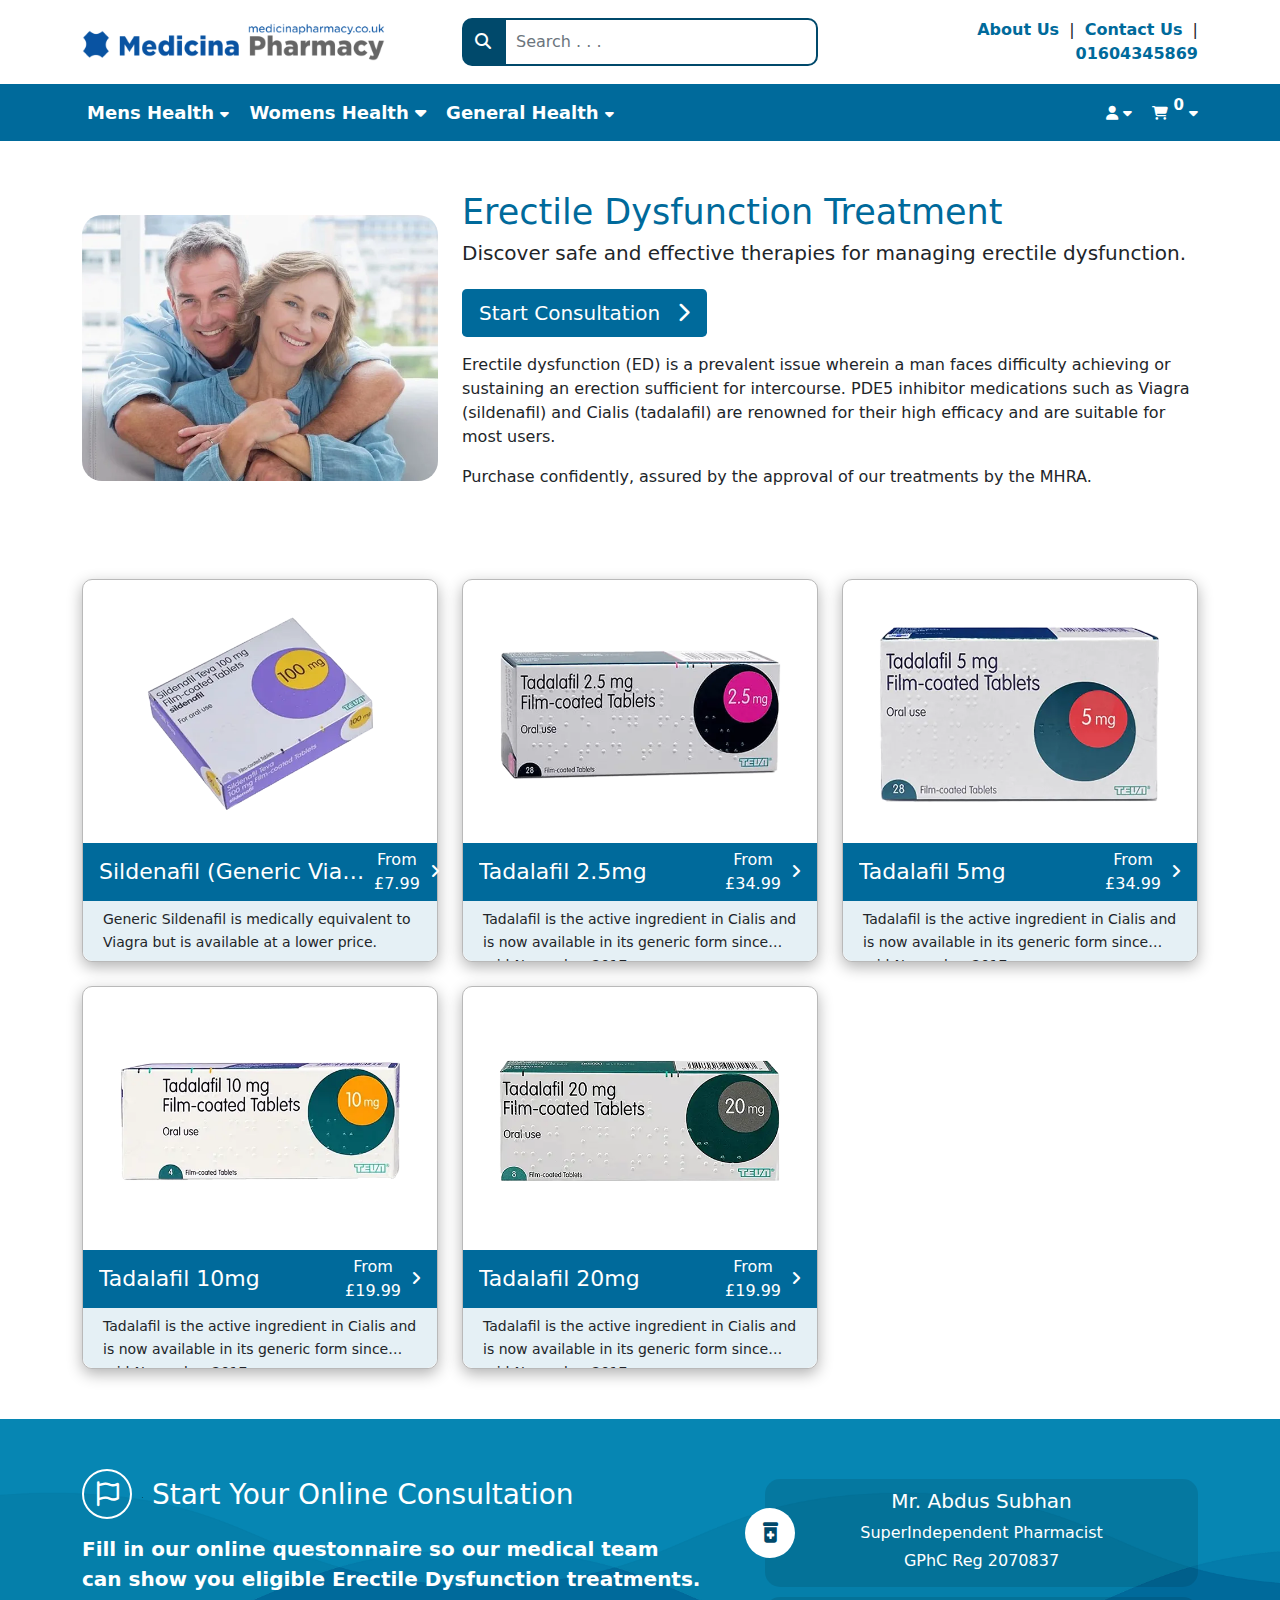
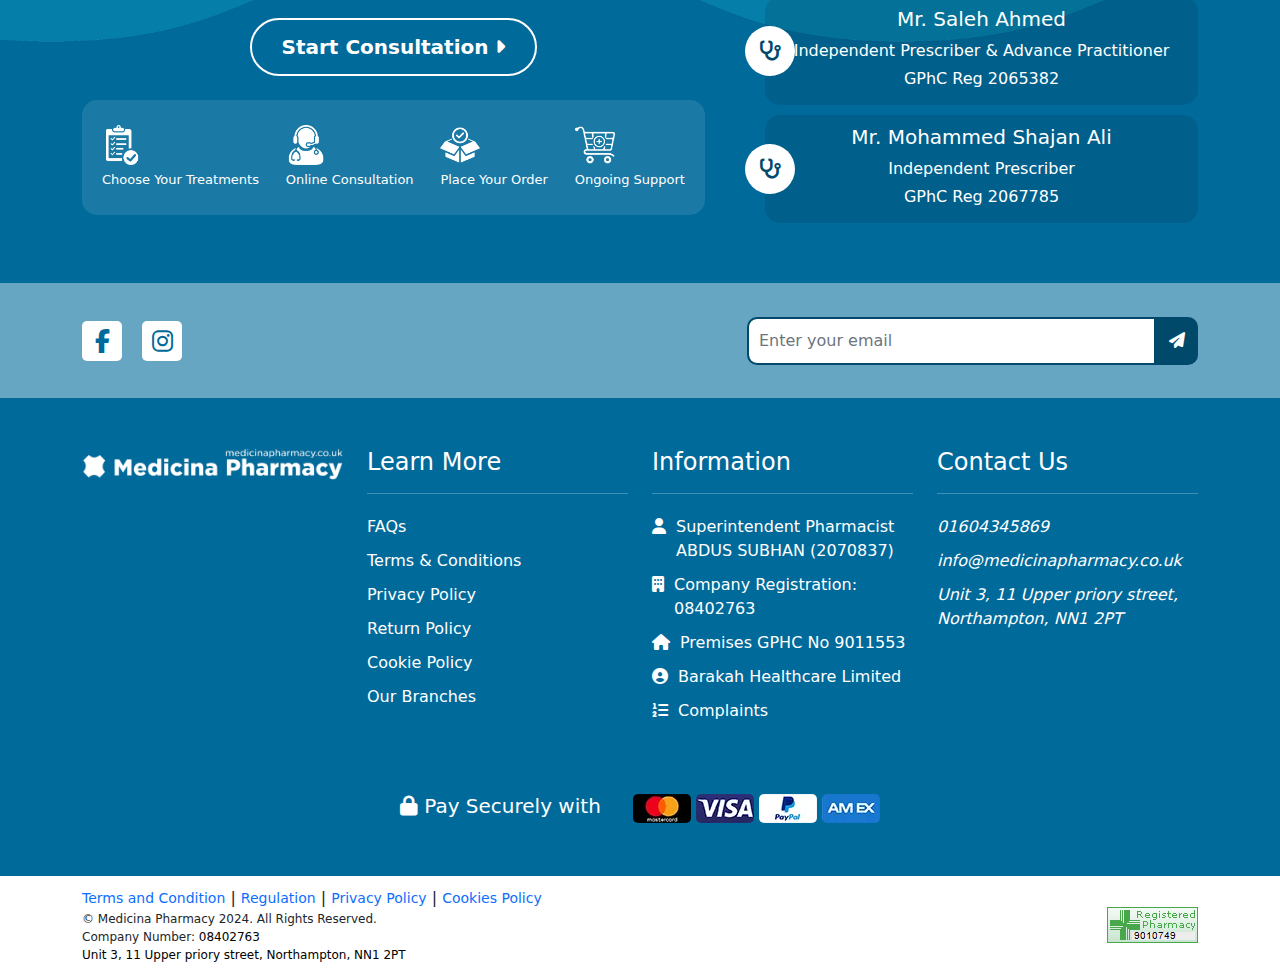
==== commit 43817a76: "update" ====
--- a/index.html
+++ b/index.html
@@ -4,16 +4,16 @@
     <meta charset="UTF-8">
     <meta name="viewport" content="width=device-width, initial-scale=1.0">
 
+    <!-- Bootstrap CSS, JS -->
+    <link href="./public/css/bootstrap.min.css" rel="stylesheet">
+
+    <!-- Font Awesome CDN -->
+    <link rel="stylesheet" href="./public/css/fontawesome/css/all.min.css"/>
+    <!-- Font Awesome CDN -->
+
     <link rel="stylesheet" href="./style.css">
 
-    <!-- Font Awesome CDN -->
-    <!-- <link rel="stylesheet" href="https://cdnjs.cloudflare.com/ajax/libs/font-awesome/6.5.1/css/all.min.css" integrity="sha512-DTOQO9RWCH3ppGqcWaEA1BIZOC6xxalwEsw9c2QQeAIftl+Vegovlnee1c9QX4TctnWMn13TZye+giMm8e2LwA==" crossorigin="anonymous" referrerpolicy="no-referrer" /> -->
-    <link rel="stylesheet" href="./public/css/fontawesome/css/all.min.css">
-    <!-- Font Awesome CDN -->
-
-    <!-- Bootstrap CSS, JS -->
-    <link href="./bootstrap/css/bootstrap.min.css" rel="stylesheet">
-    <script src="./bootstrap/js/bootstrap.bundle.min.js"></script>
+    <script defer src="./public/js/bootstrap.bundle.min.js" ></script>
     <!-- Bootstrap CSS, JS -->
 
     <title>Medicina</title>
@@ -24,7 +24,8 @@
         <div class="container">
             <div class="row align-items-center">
                 <div class="col-lg-4 col-md-4 text-start logo">
-                    <img src="./public/image/logo.webp" alt="">
+                    <img class="desktop_logo" src="./public/image/logo.webp" alt="">
+                    <img class="mobile_logo" src="./public/image/logo_mobile.webp" alt="">
                 </div>
                 <div class="col-lg-4 col-md-4 text-center">
                     <div class="d-flex">
@@ -59,7 +60,7 @@
                                 </ul>
                             </li>
                             <li class="nav_main_item">
-                                Womens Health <i class="fa-solid fa-caret-down"></i>
+                                Womens Health <i class="fa fa-caret-down"></i>
                                 <ul class="nav_sub_item">
                                     <li><a href=""><img class="items_icon_img" src="./public/image/Weight-Loss_1699700112_1711036978.webp" alt=""> Weight Loss</a></li>
                                 </ul>
@@ -124,10 +125,11 @@
     <section id="hero_section">
         <div class="container">
             <div class="row align-items-center">
-                <div class="col-lg-4 col-md-6 col-sm-12">
-                    <img src="./public/image/Erectile-Dysfunct.webp" alt="">
-                </div>
-                <div class="col-lg-8 col-md-6 col-sm-12">
+                <div class="col-lg-4">
+                    <img class="desktop_hero_img" src="./public/image/Erectile-Dysfunct.webp" alt="">
+                    <img class="mobile_hero_img" src="./public/image/Erectile-Dysfunction.webp" alt="">
+                </div>
+                <div class="col-lg-8">
                     <h1>Erectile Dysfunction Treatment</h1>
                     <h4>Discover safe and effective therapies for managing erectile dysfunction.</h4>
                     <a href="" class="btn my-3 btn-lg">Start Consultation <i class="fa-solid fa-chevron-right"></i></a>
@@ -145,7 +147,8 @@
                     <div class="medicin_gallery_box mt-4">
                         <a href="">                    
                             <div class="text-center">
-                                <img src="./public/image/medicin1.webp" alt="">
+                                <img class="desktop_medicin" src="./public/image/medicin1.webp" alt="">
+                                <img class="mobile_medicin" src="./public/image/100.webp" alt="">
                             </div>
 
                             <div class="px-3 product_name">
@@ -173,7 +176,8 @@
                     <div class="medicin_gallery_box mt-4">
                         <a href="">                    
                             <div class="text-center">
-                                <img src="./public/image/medicin2.webp" alt="">
+                                <img class="desktop_medicin" src="./public/image/medicin2.webp" alt="">
+                                <img class="mobile_medicin" src="./public/image/2.5.webp" alt="">
                             </div>
 
                             <div class="px-3 product_name">
@@ -201,7 +205,8 @@
                     <div class="medicin_gallery_box mt-4">
                         <a href="">                    
                             <div class="text-center">
-                                <img src="./public/image/medicin3.webp" alt="">
+                                <img class="desktop_medicin" src="./public/image/medicin3.webp" alt="">
+                                <img class="mobile_medicin" src="./public/image/5.webp" alt="">
                             </div>
 
                             <div class="px-3 product_name">
@@ -229,7 +234,8 @@
                     <div class="medicin_gallery_box mt-4">
                         <a href="">                    
                             <div class="text-center">
-                                <img src="./public/image/medicin4.webp" alt="">
+                                <img class="desktop_medicin" src="./public/image/medicin4.webp" alt="">
+                                <img class="mobile_medicin" src="./public/image/10.webp" alt="">
                             </div>
 
                             <div class="px-3 product_name">
@@ -257,7 +263,8 @@
                     <div class="medicin_gallery_box mt-4">
                         <a href="">                    
                             <div class="text-center">
-                                <img src="./public/image/medicin5.webp" alt="">
+                                <img class="desktop_medicin" src="./public/image/medicin5.webp" alt="">
+                                <img class="mobile_medicin" src="./public/image/20.webp" alt="">
                             </div>
 
                             <div class="px-3 product_name">
@@ -285,6 +292,396 @@
         </div>
     </section>
 
+    <div id="online_consultation_section">
+        <div class="container">
+            <div class="row">
+                <div class="col-lg-7 col-md-6 col-sm-12 consultant_left">
+                    <div class="consultant_heading">
+                        <div class="flag_icon"><i class="fa-regular fa-flag"></i></div>
+                        <h3>Start Your Online Consultation</h3>
+                    </div>
+                    <p class="consultent_sub_para mb-0">Fill in our online questonnaire so our medical team can show you eligible Erectile Dysfunction treatments.</p>
+
+                    <div class="text-center py-4">
+                        <a href="" class="btn btn-lg consultant_btn">Start Consultation <i class="fa-solid fa-caret-right"></i></a>
+                    </div>
+
+                    <div class="consultation_feature">
+                        <div class="d-flex justify-content-between align-content-center" id="four_features">
+                            <div class="list_content">
+                                <span>
+                                    <img src="./public/image/Choose-Your-Treatment.webp" alt="">
+                                </span>
+                                <p class="mb-0">Choose Your Treatments</p>
+                            </div>
+                            <div class="list_content">
+                                <span>
+                                    <img src="./public/image/Online-Consultation-01.webp" alt="">
+                                </span>
+                                <p class="mb-0">Online Consultation</p>
+                            </div>
+                            <div class="list_content">
+                                <span>
+                                    <img src="./public/image/Place-your-order.webp" alt="">
+                                </span>
+                                <p class="mb-0">Place Your Order</p>
+                            </div>
+                            <div class="list_content">
+                                <span>
+                                    <img src="./public/image/Online-support.webp" alt="">
+                                </span>
+                                <p class="mb-0">Ongoing Support</p>
+                            </div>
+                        </div>
+                    </div>
+                </div>
+                <div class="col-lg-5 col-md-6 col-sm-12 consultant_right">
+                    <div class="doctor_all_content">
+                        <div class="doctor_info">
+                            <div class="doctor_info_icon">
+                                <i class="fa-solid fa-prescription-bottle-medical"></i>
+                            </div>
+                            <div>
+                                <h4>Mr. Abdus Subhan</h4>
+                                <p class="mb-1">SuperIndependent Pharmacist</p>
+                                <p class="mb-1">GPhC Reg 2070837</p>
+                            </div>
+                        </div>
+                        <div class="doctor_info">
+                            <div class="doctor_info_icon">
+                                <i class="fa-solid fa-stethoscope"></i>
+                            </div>
+                            <div>
+                                <h4>Mr. Saleh Ahmed</h4>
+                                <p class="mb-1">Independent Prescriber & Advance Practitioner</p>
+                                <p class="mb-1">GPhC Reg 2065382</p>
+                            </div>
+                        </div>
+                        <div class="doctor_info">
+                            <div class="doctor_info_icon">
+                                <i class="fa-solid fa-stethoscope"></i>
+                            </div>
+                            <div>
+                                <h4>Mr. Mohammed Shajan Ali</h4>
+                                <p class="mb-1">Independent Prescriber</p>
+                                <p class="mb-1">GPhC Reg 2067785</p>
+                            </div>
+                        </div>
+                    </div>
+                </div>
+            </div>
+        </div>
+    </div>
+
+    <div id="subscribe_section">
+        <div class="container">
+            <div class="row subscribe align-items-center">
+                <div class="col-lg-7 col-md-6 col-sm-12">
+                    <ul>
+                        <li class="footer_social"><a href=""><i class="fa-brands fa-facebook-f"></i></a></li>
+                        <li class="footer_social"><a href=""><i class="fa-brands fa-instagram"></i></a></li>
+                    </ul>
+                </div>
+                <div class="col-lg-5 col-md-6 col-sm-12">
+                    <div class="d-flex">
+                        <input type="email" class="form-control" placeholder="Enter your email">
+                        <button class="subscribe_btn btn"><i class="fa-solid fa-paper-plane"></i></button>
+                    </div>
+                </div>
+            </div>
+        </div>
+    </div>
+
+    <footer id="footer">
+        <div class="container">
+            <div class="footer_main_section">
+                <div class="row">
+                    <div class="col-lg-3">
+                        <img src="./public/image/logo_white.webp" alt="">
+                    </div>
+                    <div class="col-lg-3">
+                        <h3>Learn More</h3>
+                        <hr>
+                        <ul>
+                            <li><a href="">FAQs</a></li>
+                            <li><a href="">Terms & Conditions</a></li>
+                            <li><a href="">Privacy Policy</a></li>
+                            <li><a href="">Return Policy</a></li>
+                            <li><a href="">Cookie Policy</a></li>
+                            <li><a href="">Our Branches</a></li>
+                        </ul>
+                    </div>
+                    <div class="col-lg-3">
+                        <h3>Information</h3>
+                        <hr>
+                        <ul>
+                            <li>
+                                <a href="">
+                                    <div class="d-flex">
+                                        <div>
+                                            <i class="fa-solid fa-user"></i>
+                                        </div>
+                                        <div class="footer_information">
+                                            Superintendent Pharmacist ABDUS SUBHAN (2070837)
+                                        </div>
+                                    </div>
+                                </a>
+                            </li>
+                            <li>
+                                <div class="d-flex">
+                                    <div>
+                                        <i class="fa-solid fa-building"></i>
+                                    </div>
+                                    <div class="footer_information">
+                                        Company Registration: 08402763
+                                    </div>
+                                </div>
+                            </li>
+                            <li>
+                                <a href="">
+                                    <div class="d-flex">
+                                        <div>
+                                            <i class="fa-solid fa-house"></i>
+                                        </div>
+                                        <div class="footer_information">
+                                            Premises GPHC No 9011553
+                                        </div>
+                                    </div>
+                                </a>
+                            </li>
+                            <li>
+                                <a href="">
+                                    <div class="d-flex">
+                                        <div>
+                                            <i class="fa-solid fa-circle-user"></i>
+                                        </div>
+                                        <div class="footer_information">
+                                            Barakah Healthcare Limited
+                                        </div>
+                                    </div>
+                                </a>
+                            </li>
+                            <li>
+                                <a href="">
+                                    <div class="d-flex">
+                                        <div>
+                                            <i class="fa-solid fa-list-ol"></i>
+                                        </div>
+                                        <div class="footer_information">
+                                            Complaints
+                                        </div>
+                                    </div>
+                                </a>
+                            </li>
+                        </ul>
+                    </div>
+                    <div class="col-lg-3">
+                        <h3>Contact Us</h3>
+                        <hr>
+                        <ul class="footer_contact_items">
+                            <li><a href="">01604345869</a></li>
+                            <li><a href="">info@medicinapharmacy.co.uk</a></li>
+                            <li><a href="">Unit 3, 11 Upper priory street, Northampton, NN1 2PT</a></li>
+                        </ul>
+                    </div>
+                </div>
+            </div>
+            <div class="payment_getway_logo">
+                    <div>
+                        <h5><i class="fa-solid fa-lock"></i> Pay Securely with</h5>
+                    </div>
+                    <div>
+                        <ul>
+                            <li><img src="./public/image/mastercard.webp" alt=""></li>
+                            <li><img src="./public/image/visa.webp" alt=""></li>
+                            <li><img src="./public/image/paypal.webp" alt=""></li>
+                            <li><img src="./public/image/Amex.webp" alt=""></li>
+                        </ul>
+                    </div>
+            </div>
+
+            <div class="responsive_footer_items mt-5">
+                <div class="text-center">
+                    <img src="./public/image/logo.webp" alt="">
+                </div>
+                    <div class="accordion" id="accordionExample">
+                        <div class="accordion-item">
+                            <h2 class="accordion-header" id="headingOne">
+                                <button class="accordion-button collapsed" type="button" data-bs-toggle="collapse" data-bs-target="#collapseOne" aria-expanded="false" aria-controls="collapseOne">
+                                Popular Treatments
+                                </button>
+                            </h2>
+                            <div id="collapseOne" class="accordion-collapse collapse" aria-labelledby="headingOne" data-bs-parent="#accordionExample">
+                                <div class="accordion-body">
+                                    <div class="responsive_treatment">
+                                        <div class="row text-center">
+                                            <div class="col-6">
+                                                <div class="treatment_item">
+                                                    <a href="">Erectile Dysfunction</a>
+                                                </div>
+                                            </div>
+                                            <div class="col-6">
+                                                <div class="treatment_item">
+                                                    <a href="">Weight Loss</a>
+                                                </div>
+                                            </div>
+                                            <div class="col-6">
+                                                <div class="treatment_item">
+                                                    <a href="">Acid Reflux</a>
+                                                </div>
+                                            </div>
+                                            <div class="col-6">
+                                                <div class="treatment_item">
+                                                    <a href="">Hair Loss</a>
+                                                </div>
+                                            </div>
+                                        </div>
+                                    </div>
+                                </div>
+                            </div>
+                        </div>
+                        <div class="accordion-item">
+                            <h2 class="accordion-header" id="headingTwo">
+                                <button class="accordion-button collapsed" type="button" data-bs-toggle="collapse" data-bs-target="#collapseTwo" aria-expanded="false" aria-controls="collapseTwo">
+                                Learn More
+                                </button>
+                            </h2>
+                            <div id="collapseTwo" class="accordion-collapse collapse" aria-labelledby="headingTwo" data-bs-parent="#accordionExample">
+                                <div class="accordion-body">
+                                    <div class="responsive_learnmore">
+                                        <div class="row text-center">
+                                            <div class="col-6"><div class="learn_item"><a href="">FAQs</a></div></div>
+                                            <div class="col-6"><div class="learn_item"><a href="">Terms & Conditions</a></div></div>
+                                            <div class="col-6"><div class="learn_item"><a href="">Privacy Policy</a></div></div>
+                                            <div class="col-6"><div class="learn_item"><a href="">Return Policy</a></div></div>
+                                            <div class="col-6"><div class="learn_item"><a href="">Cookie Policy</a></div></div>
+                                            <div class="col-6"><div class="learn_item"><a href="">Our Branches</a></div></div>
+                                        </div>
+                                    </div>
+                                </div>
+                            </div>
+                        </div>
+                        <div class="accordion-item">
+                            <h2 class="accordion-header" id="headingThree">
+                                <button class="accordion-button collapsed" type="button" data-bs-toggle="collapse" data-bs-target="#collapseThree" aria-expanded="false" aria-controls="collapseThree">
+                                Informations
+                                </button>
+                            </h2>
+                            <div id="collapseThree" class="accordion-collapse collapse" aria-labelledby="headingThree" data-bs-parent="#accordionExample">
+                                <div class="accordion-body">
+                                    <ul class="responsive_footer_info">
+                                        <li>
+                                            <a href="">
+                                                <div class="d-flex">
+                                                    <div>
+                                                        <i class="fa-solid fa-user"></i>
+                                                    </div>
+                                                    <div class="footer_information">
+                                                        Superintendent Pharmacist ABDUS SUBHAN (2070837)
+                                                    </div>
+                                                </div>
+                                            </a>
+                                        </li>
+                                        <li>
+                                            <div class="d-flex">
+                                                <div>
+                                                    <i class="fa-solid fa-building"></i>
+                                                </div>
+                                                <div class="footer_information">
+                                                    Company Registration: 08402763
+                                                </div>
+                                            </div>
+                                        </li>
+                                        <li>
+                                            <a href="">
+                                                <div class="d-flex">
+                                                    <div>
+                                                        <i class="fa-solid fa-house"></i>
+                                                    </div>
+                                                    <div class="footer_information">
+                                                        Premises GPHC No 9011553
+                                                    </div>
+                                                </div>
+                                            </a>
+                                        </li>
+                                        <li>
+                                            <a href="">
+                                                <div class="d-flex">
+                                                    <div>
+                                                        <i class="fa-solid fa-circle-user"></i>
+                                                    </div>
+                                                    <div class="footer_information">
+                                                        Barakah Healthcare Limited
+                                                    </div>
+                                                </div>
+                                            </a>
+                                        </li>
+                                        <li>
+                                            <a href="">
+                                                <div class="d-flex">
+                                                    <div>
+                                                        <i class="fa-solid fa-list-ol"></i>
+                                                    </div>
+                                                    <div class="footer_information">
+                                                        Complaints
+                                                    </div>
+                                                </div>
+                                            </a>
+                                        </li>
+                                    </ul>
+                                </div>
+                            </div>
+                        </div>
+                        <div class="accordion-item">
+                            <h2 class="accordion-header" id="headingFour">
+                                <button class="accordion-button collapsed" type="button" data-bs-toggle="collapse" data-bs-target="#collapseFour" aria-expanded="false" aria-controls="collapseFour">
+                                Contact Us
+                                </button>
+                            </h2>
+                            <div id="collapseFour" class="accordion-collapse collapse" aria-labelledby="headingFour" data-bs-parent="#accordionExample">
+                                <div class="accordion-body">
+                                    <ul class="responsive_footer_contact_items">
+                                        <li><i class="fa-solid fa-phone"></i> <a href="">01604345869</a></li>
+                                        <li><i class="fa-solid fa-envelope"></i> <a href="">info@medicinapharmacy.co.uk</a></li>
+                                        <li><i class="fa-solid fa-location-dot"></i> <a href="">Unit 3, 11 Upper priory street, Northampton, NN1 2PT</a></li>
+                                    </ul>
+                                </div>
+                            </div>
+                        </div>
+                    </div>
+            </div>
+        </div>
+    </footer>
+
+    <div id="copywrite">
+        <div class="container">
+            <div class="row align-items-center">
+                <div class="col-lg-6 col-md-6 col-sm-12">
+                    <div class="copywrite_main">
+                        <ul>
+                            <li><a href="">Terms and Condition</a></li>
+                            <li> | </li>
+                            <li><a href="">Regulation</a></li>
+                            <li> | </li>
+                            <li><a href="">Privacy Policy</a></li>
+                            <li> | </li>
+                            <li><a href="">Cookies Policy</a></li>
+                        </ul>
+
+                        <p class="mb-0">© Medicina Pharmacy 2024. All Rights Reserved.</p>
+                        <p class="mb-0">Company Number: <a href="" class="copywrite_phone">08402763</a></p>
+                        <p class="mb-0"><a href="" class="copywrite_address">Unit 3, 11 Upper priory street, Northampton, NN1 2PT</a></p>
+                    </div>
+                </div>
+                <div class="col-lg-6 col-md-6 col-sm-12">
+                    <div class="copywrite_img">
+                        <img src="./public/image/UK-Registar.webp" alt="">
+                        <p class="mb-0">&copy; Medicina Farmacy.</p>
+                    </div>
+                </div>
+            </div>
+        </div>
+    </div>
 
     <script src="./app.js"></script>
 
--- a/style.css
+++ b/style.css
@@ -3,10 +3,6 @@
     margin: 0;
     box-sizing: border-box;
 }
-
-body {
-    font-family: Roboto, sans-serif;
-}
 ul {
     list-style: none;
 }
@@ -17,9 +13,12 @@
 #navbarTop {
     padding: 18px 0;
 }
-#navbarTop img {
+#navbarTop .desktop_logo {
     width: 85%;
     height: auto;
+}
+#navbarTop .mobile_logo {
+    display: none;
 }
 #navbarTop input {
     border-top-left-radius: 0;
@@ -272,6 +271,12 @@
     width: 100%;
     border-radius: 20px;
 }
+#hero_section .desktop_hero_img {
+    display: block;
+}
+#hero_section .mobile_hero_img {
+    display: none;
+}
 #hero_section h1 {
     font-size: 35px;
     color: #006A9B;
@@ -300,12 +305,22 @@
     padding-top: 15px;
 }
 .medicin_gallery_box img {
-    width: 250px;
-    height: 100%;
-}
-.medicin_gallery_box a{
-    text-decoration: none;
-}
+    width: 100%;
+    height: auto;
+    object-fit: contain;
+    padding: 20px 0;
+    max-width: 80%;
+    max-height: 80%;
+}
+.desktop_medicin {
+    display: block;
+    margin: auto;
+}
+.mobile_medicin {
+    display: none;
+}
+
+
 .product_name {
     margin-top: 10px;
     background-color: #006A9B;
@@ -340,6 +355,307 @@
     line-height: 23px;
 }
 
+#online_consultation_section{
+    margin-top: 50px;
+    background-image: url("./public/image/online-consultation-bg.png");
+    background-position: center;
+    background-size: cover;
+    background-repeat: no-repeat;
+    padding: 50px 0;
+}
+.consultant_heading {
+    display: flex;
+    align-items: center;
+}
+.flag_icon {
+    height: 50px;
+    width: 50px;
+    border-radius: 50px;
+    border: 2px solid #ffffff;
+    padding: 5px 11px;
+}
+.flag_icon i {
+    margin-left: 2px;
+    margin-top: 6px;
+    font-size: 25px;
+    color: #ffffff;
+}
+#online_consultation_section h3 {
+    color: #ffffff;
+    margin-bottom: 0;
+    margin-left: 20px;
+}
+.consultent_sub_para {
+    font-size: 20px;
+    font-weight: 600;
+    color: #ffffff;
+    margin-top: 15px;
+}
+.consultant_btn {
+    border: 2px solid #ffffff;
+    border-radius: 30px;
+    padding: 12px 30px;
+    font-size: 20px;
+    font-weight: 600;
+    color: #ffffff;
+}
+.consultant_btn:hover {
+    color: #ffffff;
+}
+.consultation_feature {
+    background-color: #1A79A5;
+    padding: 25px 20px;
+    border-radius: 15px;
+}
+.list_content img {
+    width: 40px;
+    height: auto;
+}
+.list_content p {
+    font-size: 13px;
+    color: #ffffff;
+    margin-top: 5px;
+}
+.consultant_left {
+    padding-right: 30px;
+}
+.consultant_right {
+    padding-left: 30px;
+}
+.doctor_info {
+    background-color: rgba(0, 0, 0, 0.1);
+    text-align: center;
+    padding: 10px 20px;
+    margin: 10px 0;
+    position: relative;
+    display: flex;
+    align-items: center;
+    justify-content: center;
+    border-radius: 15px;
+}
+.doctor_info_icon {
+    background: #ffffff;
+    padding-top: 15px;
+    position: absolute;
+    height: 50px;
+    width: 50px;
+    border-radius: 50%;
+    left: -20px;
+    color: #00496B;
+}
+.doctor_info_icon  i{
+    font-size: 20px;
+}
+.doctor_all_content h4 {
+    font-size: 20px;
+    color: #ffffff;
+}
+.doctor_all_content p{
+    color: #ffffff;
+}
+
+#subscribe_section {
+    background-color: #66A6C3;
+    padding: 30px;
+}
+.subscribe ul {
+    margin-bottom: 0;
+    padding-left: 0;
+    margin-top: 8px;
+}
+.footer_social {
+    width: 40px;
+    height: 40px;
+    background-color: #ffffff;
+    display: inline-block;
+    position: relative;
+    margin-left: 15px;
+    border-radius: 5px;
+}
+.footer_social:first-child {
+    margin-left: 0;
+}
+.footer_social i {
+    position: absolute;
+    top: 50%;
+    left: 50%;
+    transform: translate(-50%, -50%);
+    color: #006a9b;
+    font-size: 24px;
+}
+.subscribe {
+    display: flex;
+    justify-content: space-between;
+    align-items: center;
+}
+.subscribe input {
+    border-top-left-radius: 10px;
+    border-bottom-left-radius: 10px;
+    border-top-right-radius: 0px;
+    border-bottom-right-radius: 0px;
+    padding: 10px;
+    border: 2px solid #00496B;
+}
+.subscribe .form-control:focus {
+    box-shadow: none;
+    border-color: #00496B;
+}
+.subscribe .btn:focus {
+    box-shadow: none;
+}
+.subscribe .btn {
+    background-color: #00496B;
+    border-top-left-radius: 0px;
+    border-bottom-left-radius: 0px;
+    border-top-right-radius: 10px;
+    border-bottom-right-radius: 10px;
+    color: #ffffff;
+}
+
+#footer {
+    padding: 50px 0;
+    background-color: #006A9B;
+}
+#footer .payment_getway_logo ul {
+    margin-bottom: 0;
+}
+#footer .payment_getway_logo ul li {
+    display: inline-block;
+}
+.payment_getway_logo {
+    display: flex;
+    justify-content: center;
+    margin-top: 50px;
+}
+.payment_getway_logo h5 {
+    color: #ffffff;
+}
+.payment_getway_logo ul li img {
+    border-radius: 5px;
+}
+.footer_main_section img {
+    width: 100%;
+}
+.footer_main_section h3 {
+    font-size: 24px;
+    color: #ffffff;
+}
+.footer_main_section hr {
+    background-color: #ffffff;
+}
+.footer_main_section ul {
+    padding-left: 0;
+}
+.footer_main_section ul li {
+    padding: 5px 0;
+    color: #ffffff;
+}
+.footer_main_section ul li a {
+    color: #ffffff;
+}
+.footer_contact_items li a {
+    font-style: italic;
+}
+.footer_information {
+    padding-left: 10px;
+}
+
+.responsive_footer_items {
+    display: none;
+}
+.responsive_footer_items img {
+    width: 100%;
+    padding-bottom: 10px;
+}
+.responsive_footer_info {
+    padding-left: 0;
+}
+.responsive_footer_info li a {
+    color: #000000;
+    text-decoration: underline;
+}
+.responsive_footer_contact_items {
+    padding-left: 0;
+}
+.responsive_footer_contact_items li {
+    padding: 5px 0;
+}
+.responsive_footer_contact_items li a {
+    color: #000000;
+    text-decoration: underline;
+}
+.responsive_learnmore .learn_item {
+    background-color: #006A9B;
+    padding: 10px;
+    width: 100%;
+    margin: 5px 0;
+    border-radius: 5px;
+}
+.responsive_learnmore .learn_item a{
+    color: #ffffff;
+    font-size: 14px;
+}
+.treatment_item {
+    background-color: #006A9B;
+    padding: 10px;
+    width: 100%;
+    margin: 5px 0;
+    border-radius: 5px;
+}
+.treatment_item a {
+    color: #ffffff;
+    font-size: 12px;
+}
+.accordion-button{
+    background-color: #66A6C3;
+    color: #000000;
+}
+.accordion-button:not(.collapsed) {
+    background-color: #66A6C3;
+    color: #000000;
+}
+.accordion-button:focus {
+    box-shadow: none;
+}
+
+#copywrite {
+    padding: 10px 0;
+}
+.copywrite_img {
+    text-align: end;
+}
+.copywrite_img p{
+    display: none;
+}
+.copywrite_main ul {
+    margin-bottom: 0;
+    padding-left: 0;
+}
+.copywrite_main ul li {
+    display: inline-block;
+}
+.copywrite_main ul li a {
+    font-size: 14px;
+}
+.copywrite_main ul li a:hover {
+    text-decoration: underline;
+}
+.copywrite_main p {
+    font-size: 12px;
+}
+.copywrite_phone {
+    color: #000000;
+}
+.copywrite_phone:hover {
+    text-decoration: underline;
+}
+.copywrite_address {
+    color: #000000;
+}
+.copywrite_address:hover {
+    text-decoration: underline;
+}
+
 @media only screen and (min-width: 300px) and (max-width: 500px) {
     #navbar .left_items {
         display: none;
@@ -348,6 +664,13 @@
         text-align: center !important;
         margin-bottom: 5px;
     }
+    #navbarTop .desktop_logo {
+        display: none;
+    }
+    #navbarTop .mobile_logo {
+        display: block;
+        margin: auto;
+    }
     #navbarTop #navtop_items {
         text-align: center !important;
     }
@@ -365,16 +688,18 @@
         display: block;
     }
 
-    #hero_section {
-        margin: 20px 0;
-    }
     #hero_section h1 {
         margin-top: 20px;
-        font-size: 25px;
     }
     #hero_section img {
         aspect-ratio: 1;
-        height: 300px;
+        height: 270px;
+    }
+    #hero_section .desktop_hero_img {
+        display: none;
+    }
+    #hero_section .mobile_hero_img {
+        display: block;
     }
 
     .product_name h6 {
@@ -384,4 +709,86 @@
     .product_details p {
         -webkit-line-clamp: 3;
     }
+    .desktop_medicin {
+        display: none;
+    }
+    .mobile_medicin {
+        display: block;
+        margin: auto;
+    }
+    .consultant_left {
+        padding-right: 13px;
+    }
+    .consultant_right {
+        padding-left: 13px;
+    }
+    .consultant_heading {
+        display: block;
+    }
+    #online_consultation_section h3 {
+        margin-left: 0;
+    }
+    .consultent_sub_para {
+        font-size: 16px;
+    }
+    #four_features {
+        display: block !important;
+        text-align: center;
+    }
+    #four_features p{
+        margin-bottom: 10px !important;
+    }
+    .doctor_all_content {
+        margin-top: 50px;
+    }
+    .doctor_info {
+        display: block;
+        padding: 20px 20px;
+        margin-top: 50px;
+    }
+    .doctor_info_icon {
+        top: -30px;
+        margin-left: auto;
+        margin-right: auto;
+        left: 0;
+        right: 0;
+        text-align: center;
+    }
+    .subscribe ul {
+        text-align: center;
+    }
+
+    .payment_getway_logo {
+        display: block;
+        text-align: center;
+    }
+    .payment_getway_logo ul {
+        padding-left: 0;
+    }
+
+    .footer_main_section {
+        display: none;
+    }
+    .payment_getway_logo {
+        margin-top: 0;
+    }
+
+    #footer{
+        background-color: #E5F0F5;
+    }
+    .payment_getway_logo h5 {
+        color: #000000;
+    }
+    .responsive_footer_items {
+        display: block;
+    }
+    .copywrite_main {
+        display: none;
+    }
+    .copywrite_img {
+        text-align: center;
+    }
+    .copywrite_img p{
+        display: block;
+    }
 }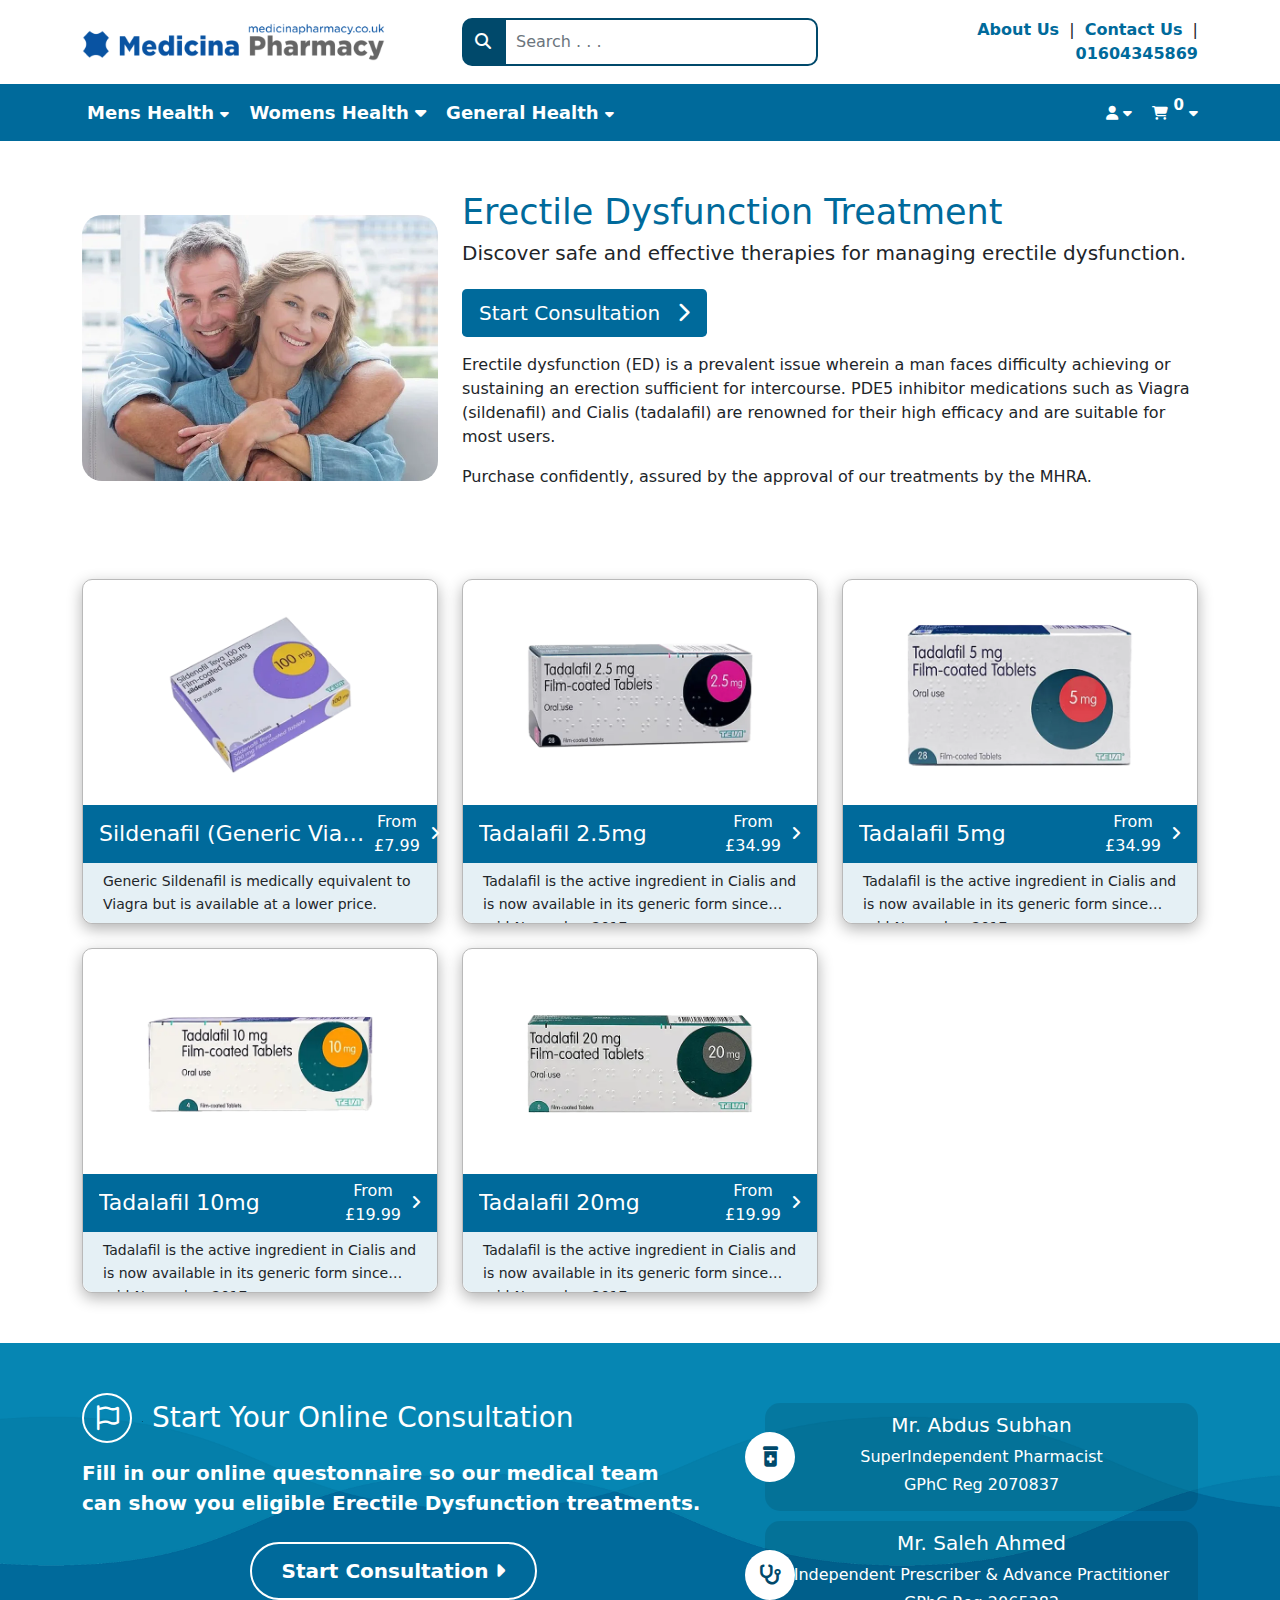
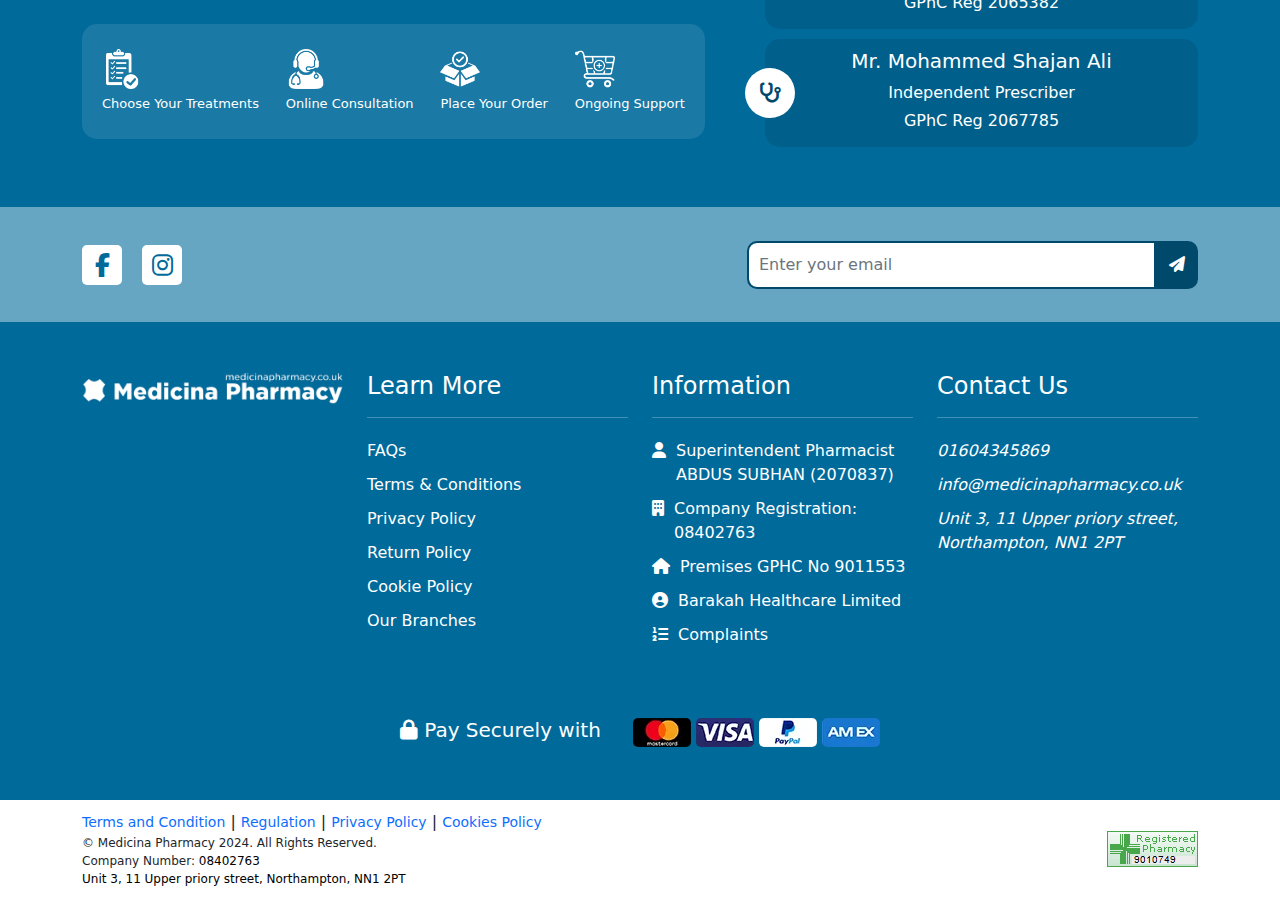
==== commit 7dec8ba0: "update" ====
--- a/index.html
+++ b/index.html
@@ -403,7 +403,7 @@
                         <h3>Learn More</h3>
                         <hr>
                         <ul>
-                            <li><a href="">FAQs</a></li>
+                            <li><a href="/home.html">FAQs</a></li>
                             <li><a href="">Terms & Conditions</a></li>
                             <li><a href="">Privacy Policy</a></li>
                             <li><a href="">Return Policy</a></li>
@@ -491,11 +491,17 @@
                         <h5><i class="fa-solid fa-lock"></i> Pay Securely with</h5>
                     </div>
                     <div>
-                        <ul>
+                        <ul class="desktop_payment_icon">
                             <li><img src="./public/image/mastercard.webp" alt=""></li>
                             <li><img src="./public/image/visa.webp" alt=""></li>
                             <li><img src="./public/image/paypal.webp" alt=""></li>
                             <li><img src="./public/image/Amex.webp" alt=""></li>
+                        </ul>
+                        <ul class="mobile_payment_icon">
+                            <li><img src="./public/image/mastercard_mobile.webp" alt=""></li>
+                            <li><img src="./public/image/visa_mobile.webp" alt=""></li>
+                            <li><img src="./public/image/paypal_mobile.webp" alt=""></li>
+                            <li><img src="./public/image/Amex_mobile.webp" alt=""></li>
                         </ul>
                     </div>
             </div>
--- a/style.css
+++ b/style.css
@@ -306,7 +306,7 @@
 }
 .medicin_gallery_box img {
     width: 100%;
-    height: auto;
+    height: 200px;
     object-fit: contain;
     padding: 20px 0;
     max-width: 80%;
@@ -516,6 +516,9 @@
     padding: 50px 0;
     background-color: #006A9B;
 }
+.mobile_payment_icon {
+    display: none;
+}
 #footer .payment_getway_logo ul {
     margin-bottom: 0;
 }
@@ -693,7 +696,7 @@
     }
     #hero_section img {
         aspect-ratio: 1;
-        height: 270px;
+        height: 255px;
     }
     #hero_section .desktop_hero_img {
         display: none;
@@ -758,6 +761,12 @@
         text-align: center;
     }
 
+    .desktop_payment_icon {
+        display: none;
+    }
+    .mobile_payment_icon {
+        display: block;
+    }
     .payment_getway_logo {
         display: block;
         text-align: center;
@@ -791,4 +800,22 @@
     .copywrite_img p{
         display: block;
     }
+}
+
+
+
+#home_section_hero {
+    background-color: #006A9B;
+    padding: 30px 0;
+}
+#home_section_hero img {
+    width: 350px;
+    height: 100%;
+}
+
+@media only screen and (min-width: 300px) and (max-width: 500px) {
+    #home_section_hero img {
+        width: 320px;
+        height: 100%;
+    }
 }